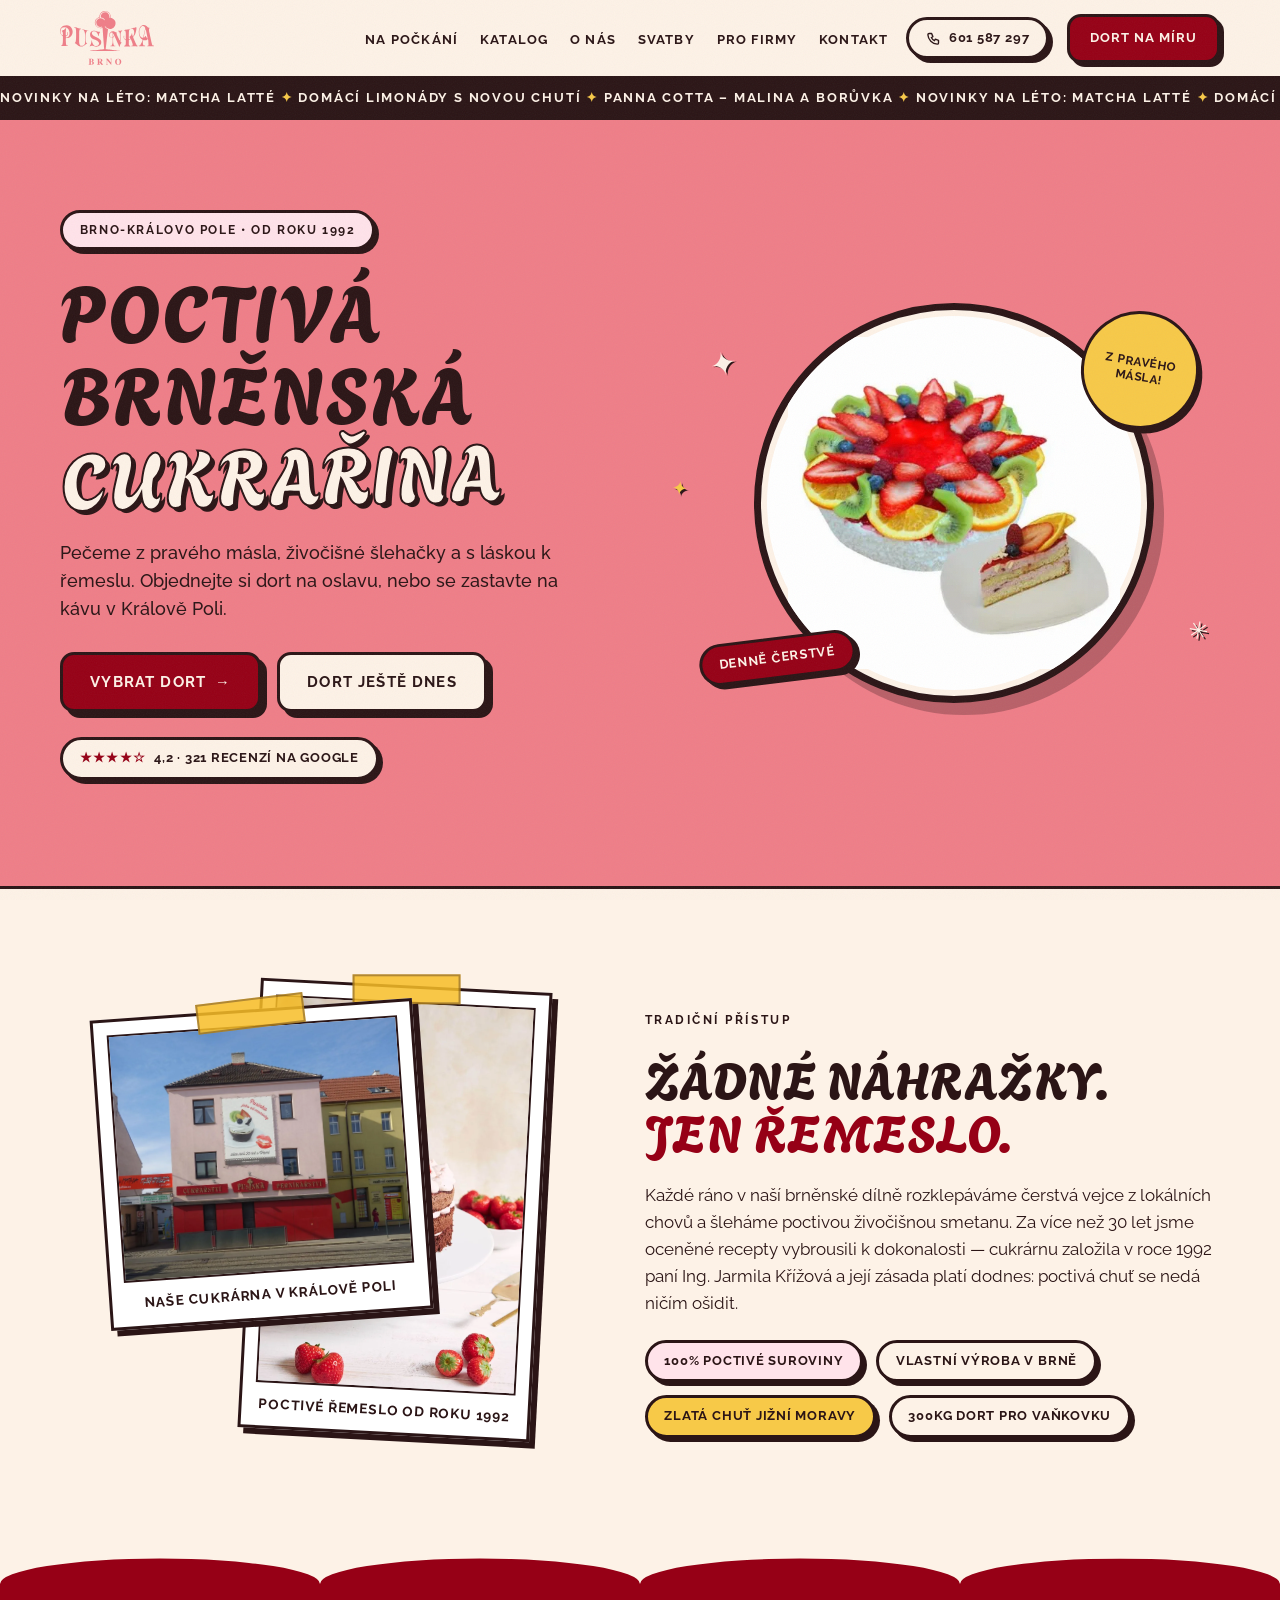
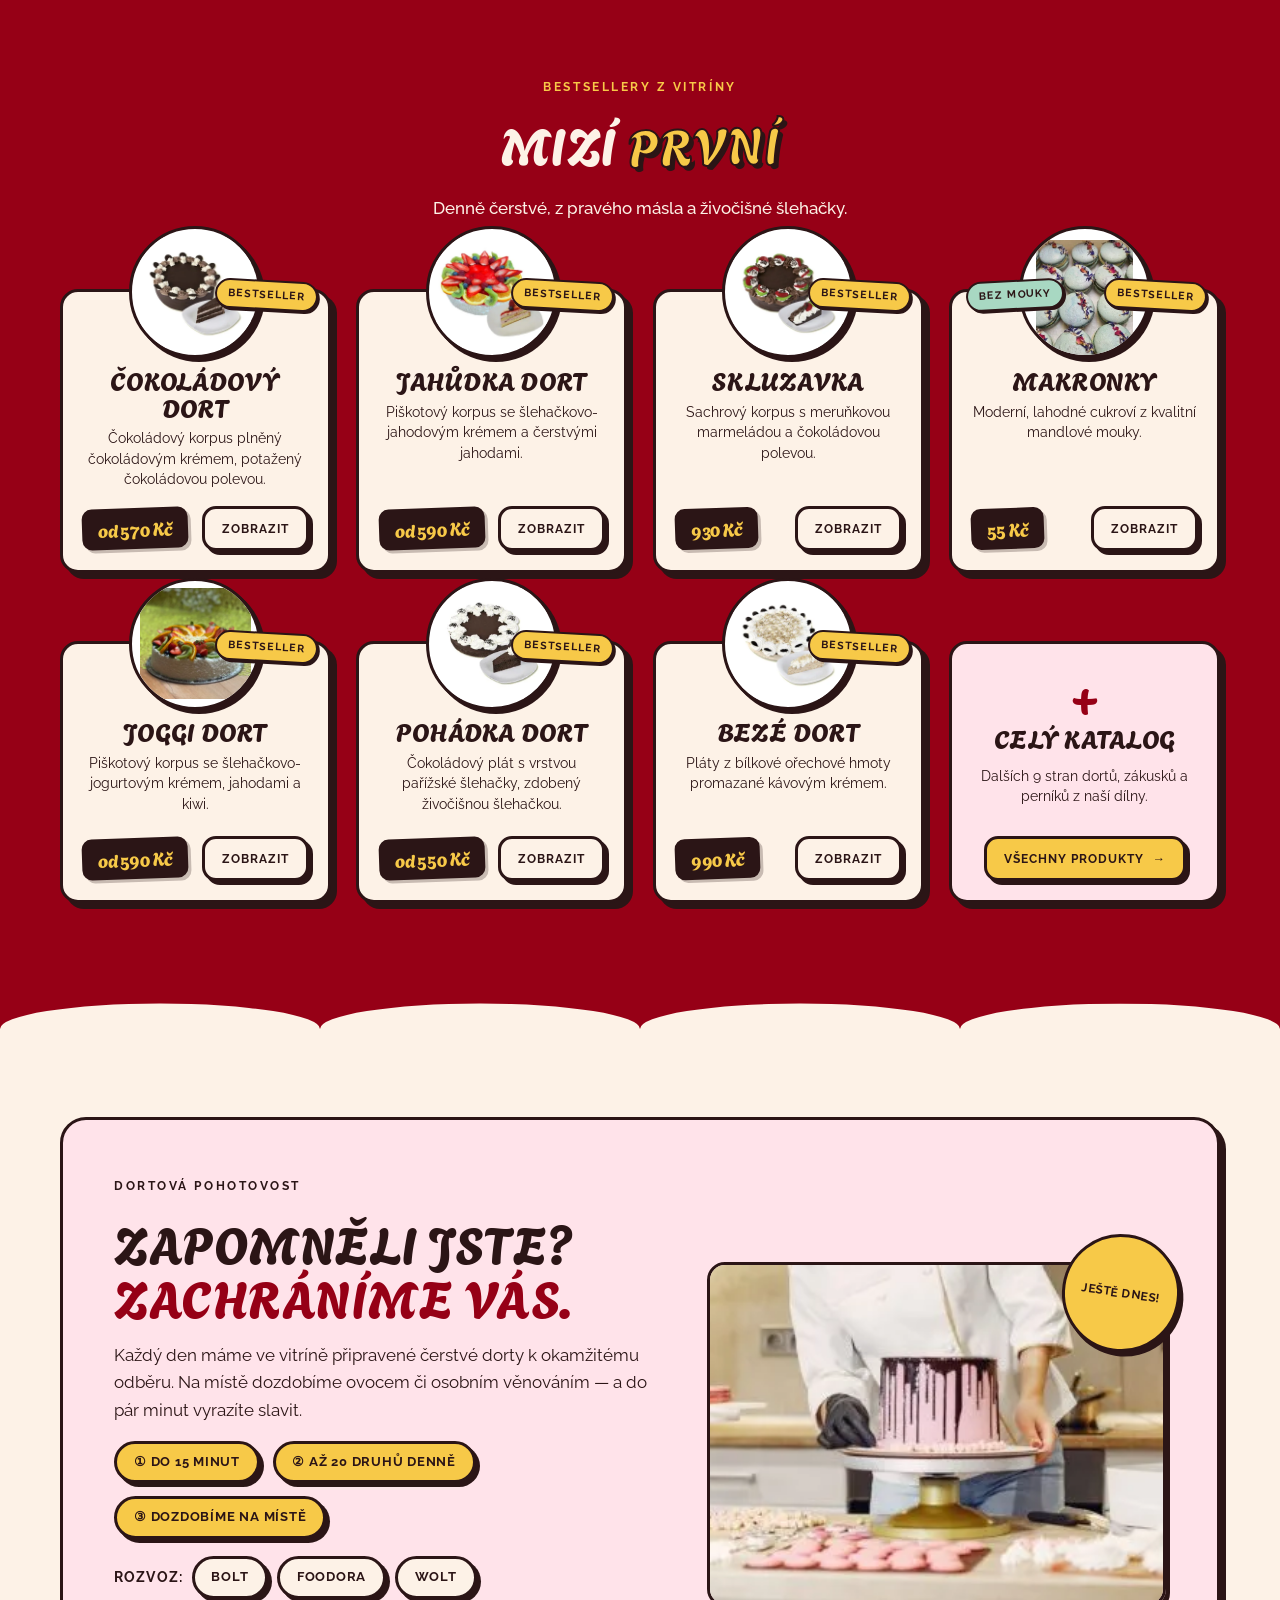
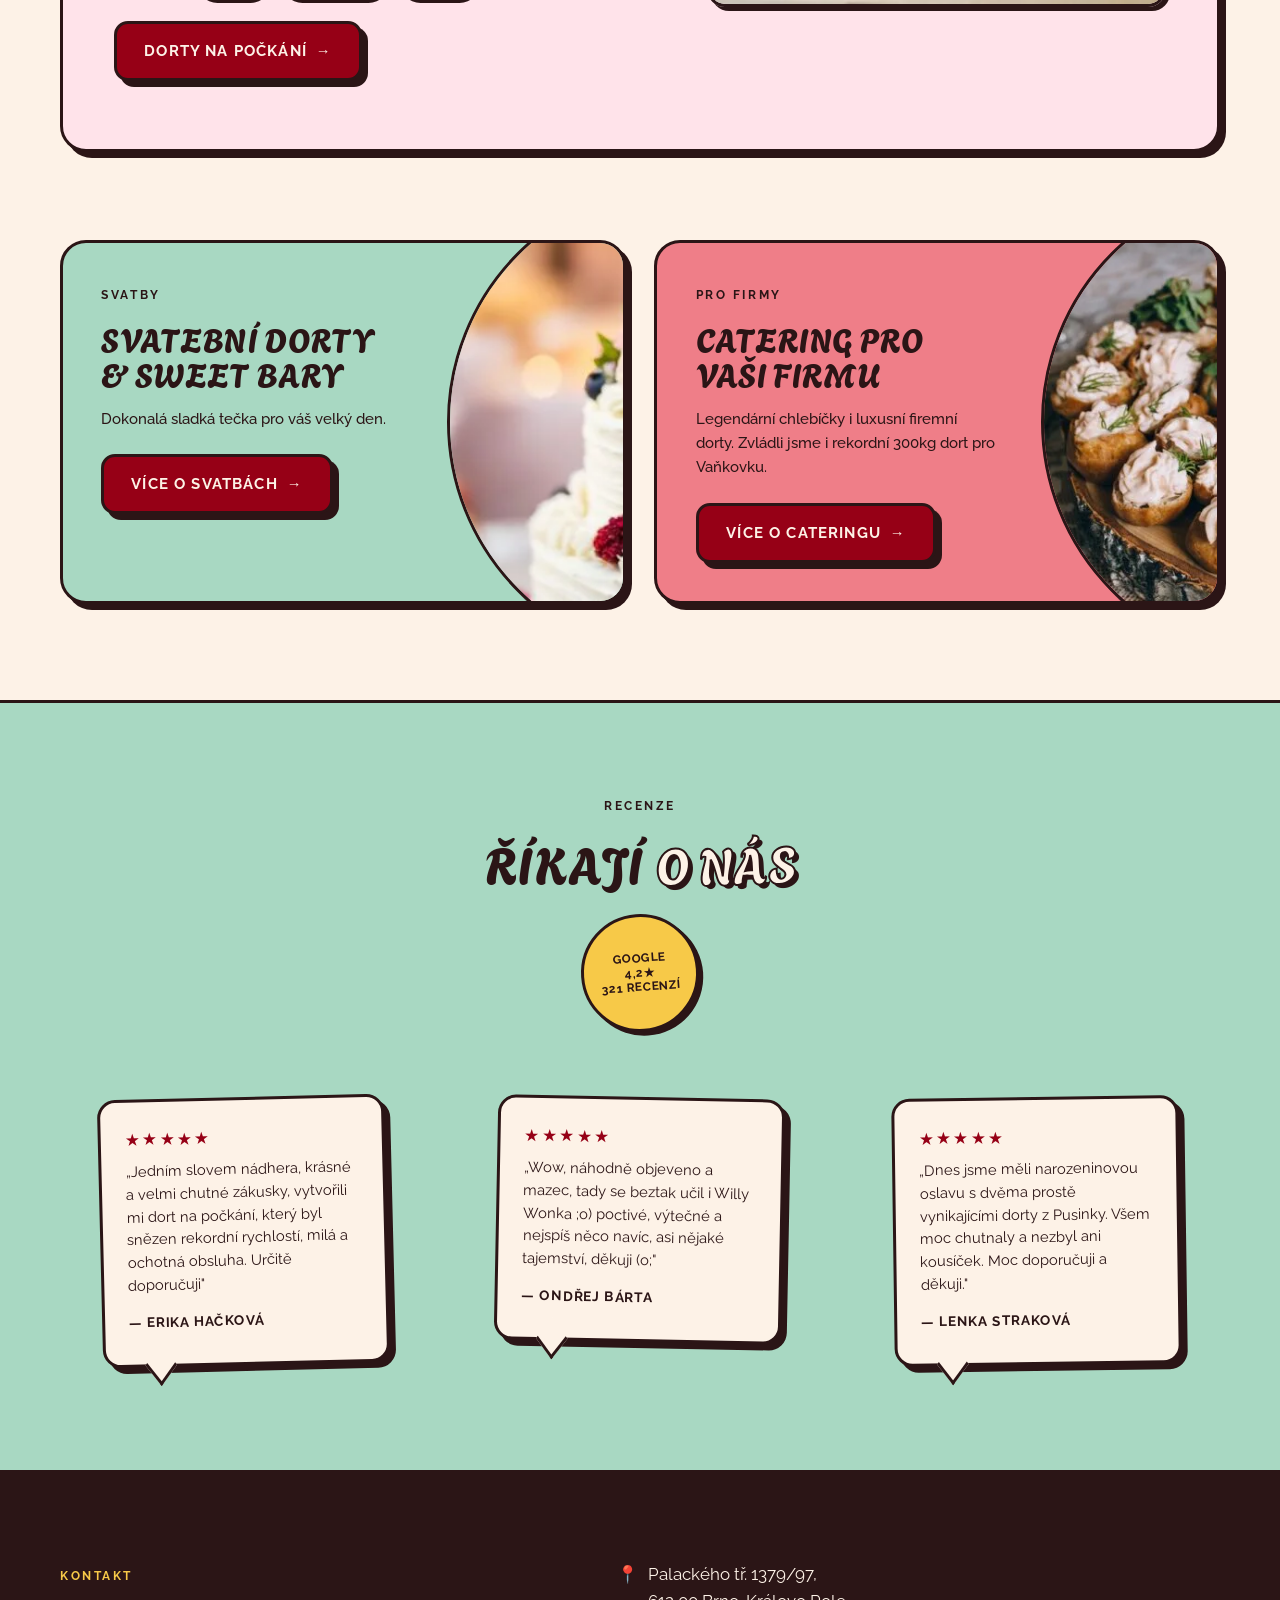
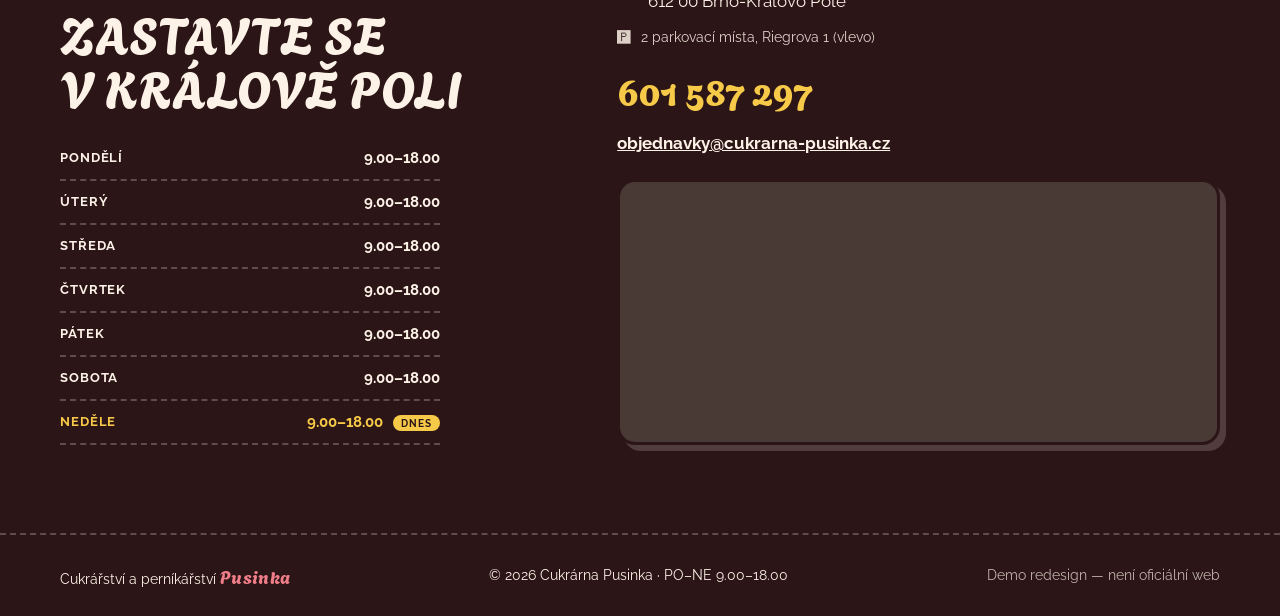
==== index.html @ c1e4cd70 "feat: reviews, contact, footer, mobile FAB; drop kitchen sink Co-Authored-By: Claude Fable 5 <norepl" ====
<!DOCTYPE html>
<html lang="cs" class="no-js">
<head>
  <meta charset="UTF-8">
  <meta name="viewport" content="width=device-width, initial-scale=1.0">
  <title>Cukrárna Pusinka Brno — poctivá cukrařina od roku 1992</title>
  <meta name="description" content="Poctivá brněnská cukrařina od roku 1992. Dorty na počkání do 15 minut, svatební dorty, firemní catering. Pravé máslo, živočišná šlehačka. Brno-Královo Pole.">
  <meta name="robots" content="noindex">
  <link rel="preload" href="fonts/agbalumo-regular.woff2" as="font" type="font/woff2" crossorigin>
  <link rel="preload" href="fonts/raleway-regular.woff2" as="font" type="font/woff2" crossorigin>
  <link rel="preload" href="fonts/raleway-700.woff2" as="font" type="font/woff2" crossorigin>
  <link rel="stylesheet" href="css/styles.css">
  <script>document.documentElement.classList.remove('no-js');</script>
</head>
<body>
  <a class="skip-link" href="#uvod">Přeskočit na obsah</a>

  <header class="site-header" id="top">
    <div class="container bar">
      <a class="brand" href="/" aria-label="Cukrárna Pusinka — úvodní stránka">
        <img src="images/logo-pusinka.svg" alt="Logo Cukrárna Pusinka" width="94" height="54">
      </a>
      <nav class="site-nav" aria-label="Hlavní navigace">
        <ul>
          <li><a href="/404">Na počkání</a></li>
          <li><a href="/404">Katalog</a></li>
          <li><a href="#tradice">O nás</a></li>
          <li><a href="#sluzby">Svatby</a></li>
          <li><a href="#sluzby">Pro firmy</a></li>
          <li><a href="#kontakt">Kontakt</a></li>
        </ul>
      </nav>
      <a class="chip phone-chip" href="tel:+420601587297">
        <svg width="15" height="15" viewBox="0 0 24 24" fill="none" aria-hidden="true"><path d="M5 4h4l2 5-2.5 1.5a11 11 0 0 0 5 5L15 13l5 2v4a2 2 0 0 1-2 2A16 16 0 0 1 3 6a2 2 0 0 1 2-2Z" stroke="currentColor" stroke-width="2.2" stroke-linejoin="round"/></svg>
        601 587 297
      </a>
      <a class="btn btn--cherry header-cta" href="/404">Dort na míru</a>
      <button class="burger" aria-expanded="false" aria-controls="m-menu" aria-label="Otevřít menu">
        <span></span><span></span><span></span>
      </button>
    </div>
  </header>

  <nav class="m-menu" id="m-menu" aria-label="Mobilní navigace">
    <a href="/404">Na počkání</a>
    <a href="/404">Katalog</a>
    <a href="#tradice">O nás</a>
    <a href="#sluzby">Svatby</a>
    <a href="#sluzby">Pro firmy</a>
    <a href="#kontakt">Kontakt</a>
    <a class="m-phone" href="tel:+420601587297">☎ 601 587 297</a>
  </nav>

  <div class="ticker" aria-hidden="true">
    <div class="track">
      <span>Novinky na léto: Matcha Latté <b class="star">✦</b> domácí limonády s novou chutí <b class="star">✦</b> Panna Cotta – malina a borůvka <b class="star">✦</b> Novinky na léto: Matcha Latté <b class="star">✦</b> domácí limonády s novou chutí <b class="star">✦</b> Panna Cotta – malina a borůvka <b class="star">✦</b></span>
    </div>
  </div>

  <main id="main">
    <section id="uvod" class="hero dots" aria-label="Úvod">
      <div class="container hero-grid">
        <div class="hero-copy">
          <p class="rev" style="--d:0s"><span class="chip chip--pink eyebrow-chip">Brno-Královo Pole • od roku 1992</span></p>
          <h1 class="rev" style="--d:.08s">Poctivá brněnská<br><span class="outline-word">cukrařina</span></h1>
          <p class="hero-sub rev" style="--d:.16s">Pečeme z pravého másla, živočišné šlehačky a s láskou k řemeslu. Objednejte si dort na oslavu, nebo se zastavte na kávu v Králově Poli.</p>
          <p class="hero-ctas rev" style="--d:.24s">
            <a class="btn btn--cherry" href="/404">Vybrat dort <span class="arr">→</span></a>
            <a class="btn btn--cream" href="/404">Dort ještě dnes</a>
          </p>
          <p class="rev" style="--d:.32s"><a class="chip trust-chip" href="/404"><b class="stars">★★★★☆</b> 4,2 · 321 recenzí na Google</a></p>
        </div>
        <div class="hero-stage">
          <div class="hero-cake" aria-hidden="true">
            <img src="images/cake-jahudka.webp" alt="" width="460" height="460">
          </div>
          <span class="badge-circle sticker stick-butter" aria-hidden="true">Z pravého másla!</span>
          <span class="chip chip--cherry sticker stick-cherry" aria-hidden="true">Denně čerstvé</span>
          <span class="spark spark-1" aria-hidden="true">✦</span>
          <span class="spark spark-2" aria-hidden="true">✳</span>
          <span class="spark spark-3" aria-hidden="true">✦</span>
        </div>
      </div>
    </section>
    <section id="tradice" class="story" aria-label="Tradiční přístup">
      <div class="container story-grid">
        <div class="story-stage" aria-hidden="false">
          <figure class="polaroid pol-1 rev" style="--r:-4deg; --d:0s">
            <img src="images/story-shop.webp" alt="Budova cukrárny Pusinka v Brně-Králově Poli" loading="lazy" width="1300" height="1107">
            <figcaption>Naše cukrárna v Králově Poli</figcaption>
          </figure>
          <figure class="polaroid pol-2 rev" style="--r:3deg; --d:.12s">
            <img src="images/story-cake.webp" alt="Jahodový dort s čerstvým ovocem na stojanu" loading="lazy" width="867" height="1300">
            <figcaption>Poctivé řemeslo od roku 1992</figcaption>
          </figure>
        </div>
        <div class="story-copy">
          <p class="rev" style="--d:0s"><span class="eyebrow">Tradiční přístup</span></p>
          <h2 class="rev" style="--d:.06s">Žádné náhražky.<br><span class="accent-cherry">Jen řemeslo.</span></h2>
          <p class="rev" style="--d:.12s">Každé ráno v naší brněnské dílně rozklepáváme čerstvá vejce z lokálních chovů a šleháme poctivou živočišnou smetanu. Za více než 30 let jsme oceněné recepty vybrousili k dokonalosti — cukrárnu založila v roce 1992 paní Ing. Jarmila Křížová a její zásada platí dodnes: poctivá chuť se nedá ničím ošidit.</p>
          <ul class="chip-list rev" style="--d:.18s">
            <li><span class="chip chip--pink">100% poctivé suroviny</span></li>
            <li><span class="chip">Vlastní výroba v Brně</span></li>
            <li><span class="chip chip--butter">Zlatá chuť jižní Moravy</span></li>
            <li><span class="chip">300kg dort pro Vaňkovku</span></li>
          </ul>
        </div>
      </div>
    </section>

    <div class="divider" style="background: var(--cream);" aria-hidden="true">
      <svg viewBox="0 0 120 26" preserveAspectRatio="none"><path d="M0 26 A 15 22 0 0 1 30 26 A 15 22 0 0 1 60 26 A 15 22 0 0 1 90 26 A 15 22 0 0 1 120 26 Z" fill="#960016"/></svg>
    </div>

    <section id="bestsellery" class="bestsellers" aria-label="Nejprodávanější dorty">
      <div class="container">
        <div class="sec-head rev">
          <p><span class="eyebrow on-dark">Bestsellery z vitríny</span></p>
          <h2 class="on-dark">Mizí <span class="outline-word outline-butter">první</span></h2>
          <p class="sec-sub on-dark">Denně čerstvé, z pravého másla a živočišné šlehačky.</p>
        </div>
        <div class="cards">
          <article class="card-cake rev" style="--tilt:-1deg; --d:0s">
            <span class="flag">Bestseller</span>
            <div class="ring"><img src="images/cake-cokoladovy.webp" alt="Čokoládový dort" loading="lazy" width="460" height="460"></div>
            <h3>Čokoládový dort</h3>
            <p>Čokoládový korpus plněný čokoládovým krémem, potažený čokoládovou polevou.</p>
            <div class="card-foot"><span class="plate">od 570 Kč</span><a class="btn btn--cream btn-sm" href="/404">Zobrazit</a></div>
          </article>
          <article class="card-cake rev" style="--tilt:.8deg; --d:.06s">
            <span class="flag">Bestseller</span>
            <div class="ring"><img src="images/cake-jahudka.webp" alt="Jahůdka dort" loading="lazy" width="460" height="460"></div>
            <h3>Jahůdka dort</h3>
            <p>Piškotový korpus se šlehačkovo-jahodovým krémem a čerstvými jahodami.</p>
            <div class="card-foot"><span class="plate">od 590 Kč</span><a class="btn btn--cream btn-sm" href="/404">Zobrazit</a></div>
          </article>
          <article class="card-cake rev" style="--tilt:-.6deg; --d:.12s">
            <span class="flag">Bestseller</span>
            <div class="ring"><img src="images/cake-skluzavka.webp" alt="Dort Skluzavka" loading="lazy" width="460" height="460"></div>
            <h3>Skluzavka</h3>
            <p>Sachrový korpus s meruňkovou marmeládou a čokoládovou polevou.</p>
            <div class="card-foot"><span class="plate">930 Kč</span><a class="btn btn--cream btn-sm" href="/404">Zobrazit</a></div>
          </article>
          <article class="card-cake rev" style="--tilt:1.1deg; --d:.18s">
            <span class="flag">Bestseller</span>
            <span class="flag flag--second">Bez mouky</span>
            <div class="ring"><img src="images/cake-makronky.webp" alt="Makronky" loading="lazy" width="293" height="460"></div>
            <h3>Makronky</h3>
            <p>Moderní, lahodné cukroví z kvalitní mandlové mouky.</p>
            <div class="card-foot"><span class="plate">55 Kč</span><a class="btn btn--cream btn-sm" href="/404">Zobrazit</a></div>
          </article>
          <article class="card-cake rev" style="--tilt:.7deg; --d:0s">
            <span class="flag">Bestseller</span>
            <div class="ring"><img src="images/cake-joggi.webp" alt="Joggi dort" loading="lazy" width="460" height="460"></div>
            <h3>Joggi dort</h3>
            <p>Piškotový korpus se šlehačkovo-jogurtovým krémem, jahodami a kiwi.</p>
            <div class="card-foot"><span class="plate">od 590 Kč</span><a class="btn btn--cream btn-sm" href="/404">Zobrazit</a></div>
          </article>
          <article class="card-cake has-egg rev" style="--tilt:-1.2deg; --d:.06s">
            <span class="flag">Bestseller</span>
            <div class="ring"><img src="images/cake-pohadka.webp" alt="Pohádka dort" loading="lazy" width="320" height="320"></div>
            <h3>Pohádka dort</h3>
            <p>Čokoládový plát s vrstvou pařížské šlehačky, zdobený živočišnou šlehačkou.</p>
            <div class="card-foot"><span class="plate">od 550 Kč</span><a class="btn btn--cream btn-sm" href="/404">Zobrazit</a></div>
            <span class="bubble egg" aria-hidden="true">Přes léto na dotaz! ☎ 601 587 297</span>
          </article>
          <article class="card-cake rev" style="--tilt:.5deg; --d:.12s">
            <span class="flag">Bestseller</span>
            <div class="ring"><img src="images/cake-beze.webp" alt="Bezé dort" loading="lazy" width="460" height="460"></div>
            <h3>Bezé dort</h3>
            <p>Pláty z bílkové ořechové hmoty promazané kávovým krémem.</p>
            <div class="card-foot"><span class="plate">990 Kč</span><a class="btn btn--cream btn-sm" href="/404">Zobrazit</a></div>
          </article>
          <a class="card-cake card-more rev" href="/404" style="--tilt:-.8deg; --d:.18s">
            <span class="more-big">+</span>
            <h3>Celý katalog</h3>
            <p>Dalších 9 stran dortů, zákusků a perníků z naší dílny.</p>
            <span class="btn btn--butter btn-sm">Všechny produkty <span class="arr">→</span></span>
          </a>
        </div>
      </div>
    </section>
    <div class="divider" style="background: var(--cherry);" aria-hidden="true">
      <svg viewBox="0 0 120 26" preserveAspectRatio="none"><path d="M0 26 A 15 22 0 0 1 30 26 A 15 22 0 0 1 60 26 A 15 22 0 0 1 90 26 A 15 22 0 0 1 120 26 Z" fill="#FDF2E7"/></svg>
    </div>

    <section id="na-pockani" class="express" aria-label="Dorty na počkání">
      <div class="container">
        <div class="express-card rev">
          <div class="express-copy">
            <p><span class="eyebrow">Dortová pohotovost</span></p>
            <h2>Zapomněli jste?<br><span class="accent-cherry">Zachráníme vás.</span></h2>
            <p>Každý den máme ve vitríně připravené čerstvé dorty k okamžitému odběru. Na místě dozdobíme ovocem či osobním věnováním — a do pár minut vyrazíte slavit.</p>
            <ul class="chip-list steps">
              <li><span class="chip chip--butter">① Do 15 minut</span></li>
              <li><span class="chip chip--butter">② Až 20 druhů denně</span></li>
              <li><span class="chip chip--butter">③ Dozdobíme na místě</span></li>
            </ul>
            <p class="couriers">Rozvoz: <span class="chip">Bolt</span> <span class="chip">Foodora</span> <span class="chip">Wolt</span></p>
            <p><a class="btn btn--cherry" href="/404">Dorty na počkání <span class="arr">→</span></a></p>
          </div>
          <div class="express-photo" aria-hidden="true">
            <img src="images/banner-pockani.webp" alt="" loading="lazy" width="768" height="234">
            <span class="badge-circle express-badge">Ještě dnes!</span>
          </div>
        </div>
      </div>
    </section>

    <section id="sluzby" class="services" aria-label="Svatby a firemní catering">
      <div class="container services-grid">
        <article class="pbanner pbanner--pistachio rev" style="--d:0s">
          <div class="pbanner-copy">
            <p><span class="eyebrow">Svatby</span></p>
            <h2>Svatební dorty<br>&amp; sweet bary</h2>
            <p>Dokonalá sladká tečka pro váš velký den.</p>
            <a class="btn btn--cherry" href="/404">Více o svatbách <span class="arr">→</span></a>
          </div>
          <div class="pbanner-disc" aria-hidden="true"><img src="images/promo-svatby.webp" alt="" loading="lazy" width="768" height="430"></div>
        </article>
        <article class="pbanner pbanner--pink rev" style="--d:.1s">
          <div class="pbanner-copy">
            <p><span class="eyebrow">Pro firmy</span></p>
            <h2>Catering pro<br>vaši firmu</h2>
            <p>Legendární chlebíčky i luxusní firemní dorty. Zvládli jsme i rekordní 300kg dort pro Vaňkovku.</p>
            <a class="btn btn--cherry" href="/404">Více o cateringu <span class="arr">→</span></a>
          </div>
          <div class="pbanner-disc" aria-hidden="true"><img src="images/promo-firmy.webp" alt="" loading="lazy" width="768" height="512"></div>
        </article>
      </div>
    </section>
    <section id="recenze" class="reviews" aria-label="Recenze">
      <div class="container">
        <div class="sec-head rev">
          <p><span class="eyebrow">Recenze</span></p>
          <h2>Říkají <span class="outline-word outline-cream">o nás</span></h2>
          <p class="rating-row"><span class="badge-circle rating-badge">Google<br>4,2★<br>321 recenzí</span></p>
        </div>
        <div class="bubbles">
          <blockquote class="bubble rev" style="--r:-1.4deg; --d:0s">
            <p class="stars-row" aria-label="5 hvězdiček">★★★★★</p>
            <p>„Jedním slovem nádhera, krásné a velmi chutné zákusky, vytvořili mi dort na počkání, který byl snězen rekordní rychlostí, milá a ochotná obsluha. Určitě doporučuji"</p>
            <footer>— Erika Hačková</footer>
          </blockquote>
          <blockquote class="bubble rev" style="--r:1.1deg; --d:.08s">
            <p class="stars-row" aria-label="5 hvězdiček">★★★★★</p>
            <p>„Wow, náhodně objeveno a mazec, tady se beztak učil i Willy Wonka ;o) poctivé, výtečné a nejspíš něco navíc, asi nějaké tajemství, děkuji (o;"</p>
            <footer>— Ondřej Bárta</footer>
          </blockquote>
          <blockquote class="bubble rev" style="--r:-.8deg; --d:.16s">
            <p class="stars-row" aria-label="5 hvězdiček">★★★★★</p>
            <p>„Dnes jsme měli narozeninovou oslavu s dvěma prostě vynikajícími dorty z Pusinky. Všem moc chutnaly a nezbyl ani kousíček. Moc doporučuji a děkuji."</p>
            <footer>— Lenka Straková</footer>
          </blockquote>
        </div>
      </div>
    </section>

    <section id="kontakt" class="contact" aria-label="Kontakt">
      <div class="container contact-grid">
        <div class="rev">
          <p><span class="eyebrow on-butter">Kontakt</span></p>
          <h2 class="on-dark">Zastavte se<br>v Králově Poli</h2>
          <ul class="hours" id="hours">
            <li data-day="1"><span>Pondělí</span><b>9.00–18.00</b></li>
            <li data-day="2"><span>Úterý</span><b>9.00–18.00</b></li>
            <li data-day="3"><span>Středa</span><b>9.00–18.00</b></li>
            <li data-day="4"><span>Čtvrtek</span><b>9.00–18.00</b></li>
            <li data-day="5"><span>Pátek</span><b>9.00–18.00</b></li>
            <li data-day="6"><span>Sobota</span><b>9.00–18.00</b></li>
            <li data-day="0"><span>Neděle</span><b>9.00–18.00</b></li>
          </ul>
        </div>
        <div class="contact-info rev" style="--d:.1s">
          <address>
            <p class="c-row"><span class="c-ico" aria-hidden="true">📍</span> Palackého tř. 1379/97,<br>612 00 Brno-Královo Pole</p>
            <p class="c-row c-parking"><span class="c-ico" aria-hidden="true">🅿</span> 2 parkovací místa, Riegrova 1 (vlevo)</p>
            <p class="c-row"><a class="c-phone" href="tel:+420601587297">601 587 297</a></p>
            <p class="c-row"><a class="c-mail" href="mailto:objednavky@cukrarna-pusinka.cz">objednavky@cukrarna-pusinka.cz</a></p>
          </address>
          <div class="map-frame">
            <iframe src="https://maps.google.com/maps?q=Palack%C3%A9ho%20t%C5%99.%201379%2F97%2C%20Brno&z=15&output=embed" title="Mapa — Cukrárna Pusinka, Palackého tř. 1379/97, Brno" loading="lazy" referrerpolicy="no-referrer-when-downgrade" allowfullscreen></iframe>
          </div>
        </div>
      </div>
    </section>

  </main>

  <footer class="site-footer">
    <div class="container foot-grid">
      <p class="foot-brand">Cukrářství a perníkářství <b>Pusinka</b></p>
      <p>© 2026 Cukrárna Pusinka · PO–NE 9.00–18.00</p>
      <p class="foot-demo">Demo redesign — není oficiální web</p>
    </div>
  </footer>

  <a class="fab btn btn--cherry" href="/404" id="fab">🍰 Dort ještě dnes</a>

  <script src="js/main.js" defer></script>
</body>
</html>
---- css/styles.css ----
/* ==========================================================================
   Cukrárna Pusinka — komiksový design systém
   Ink = tmavá čokoláda. Jediná růžová = #EF7E88 (z loga).
   ========================================================================== */

/* ---------- Fonty (self-hosted, latin + latin-ext) ---------- */
@font-face {
  font-family: 'Agbalumo';
  src: url('../fonts/agbalumo-regular.woff2') format('woff2');
  font-weight: 400;
  font-style: normal;
  font-display: swap;
}
@font-face {
  font-family: 'Raleway';
  src: url('../fonts/raleway-regular.woff2') format('woff2');
  font-weight: 400;
  font-style: normal;
  font-display: swap;
}
@font-face {
  font-family: 'Raleway';
  src: url('../fonts/raleway-500.woff2') format('woff2');
  font-weight: 500;
  font-style: normal;
  font-display: swap;
}
@font-face {
  font-family: 'Raleway';
  src: url('../fonts/raleway-700.woff2') format('woff2');
  font-weight: 700;
  font-style: normal;
  font-display: swap;
}

/* ---------- Tokeny ---------- */
:root {
  --ink: #2B1516;
  --ol: 3px solid var(--ink);
  --shadow: 6px 6px 0 var(--ink);
  --shadow-sm: 4px 4px 0 var(--ink);
  --pink: #EF7E88;
  --pink-light: #FFE3EA;
  --cream: #FDF2E7;
  --cherry: #960016;
  --pistachio: #A8D8C2;
  --butter: #F7C948;
  --agbalumo: 'Agbalumo', 'Comic Sans MS', cursive;
  --raleway: 'Raleway', 'Segoe UI', sans-serif;
  --spring: cubic-bezier(.34, 1.56, .64, 1);
  --swoosh: cubic-bezier(.65, 0, .35, 1);
  --header-h: 76px;
}

/* ---------- Reset & základ ---------- */
*, *::before, *::after { box-sizing: border-box; }
html { scroll-behavior: smooth; }
body {
  margin: 0;
  background: var(--cream);
  color: var(--ink);
  font-family: var(--raleway);
  font-size: 1.0625rem;
  line-height: 1.6;
  overflow-x: hidden;
  -webkit-font-smoothing: antialiased;
}
img { max-width: 100%; height: auto; display: block; }
a { color: inherit; }
h1, h2, h3 {
  font-family: var(--agbalumo);
  font-weight: 400;
  text-transform: uppercase;
  line-height: 1.04;
  margin: 0 0 .5em;
  letter-spacing: .01em;
}
h1 { font-size: clamp(2.7rem, 6.4vw, 4.9rem); }
h2 { font-size: clamp(2rem, 4.4vw, 3.2rem); }
h3 { font-size: clamp(1.25rem, 2.2vw, 1.6rem); }
p { margin: 0 0 1em; }
::selection { background: var(--butter); color: var(--ink); }
:focus-visible { outline: 3px dashed var(--cherry); outline-offset: 3px; border-radius: 4px; }

/* papírový grain přes celou stránku */
body::after {
  content: '';
  position: fixed;
  inset: 0;
  z-index: 2000;
  pointer-events: none;
  opacity: .05;
  background-image: url("data:image/svg+xml,%3Csvg xmlns='http://www.w3.org/2000/svg' width='240' height='240'%3E%3Cfilter id='n'%3E%3CfeTurbulence type='fractalNoise' baseFrequency='.9' numOctaves='2'/%3E%3C/filter%3E%3Crect width='100%25' height='100%25' filter='url(%23n)'/%3E%3C/svg%3E");
}

.container {
  width: min(1160px, 100% - 2.5rem);
  margin-inline: auto;
}
.skip-link {
  position: absolute;
  left: -9999px;
  top: 0;
  z-index: 3000;
  background: var(--butter);
  color: var(--ink);
  padding: .8rem 1.4rem;
  border: var(--ol);
  border-radius: 12px;
  font-weight: 700;
}
.skip-link:focus { left: 1rem; top: 1rem; }

/* halftone tečky */
.dots {
  background-image: radial-gradient(rgba(43, 21, 22, .08) 1.6px, transparent 1.6px);
  background-size: 26px 26px;
}

/* eyebrow label */
.eyebrow {
  font-family: var(--raleway);
  font-weight: 700;
  font-size: .72rem;
  text-transform: uppercase;
  letter-spacing: .22em;
}

/* ---------- Reveal kontrakt (.rev + .in) ---------- */
.rev {
  opacity: 0;
  transform: translateY(34px) rotate(var(--r, 0deg));
  transition: opacity .7s var(--spring), transform .7s var(--spring);
  transition-delay: var(--d, 0s);
}
.rev.in {
  opacity: 1;
  transform: translateY(0) rotate(var(--r, 0deg));
}
.no-js .rev { opacity: 1; transform: none; }

/* ---------- Tlačítka (press-into-shadow) ---------- */
.btn {
  display: inline-flex;
  align-items: center;
  gap: .55rem;
  font-family: var(--raleway);
  font-weight: 700;
  font-size: .92rem;
  text-transform: uppercase;
  letter-spacing: .08em;
  text-decoration: none;
  padding: .95rem 1.7rem;
  border: var(--ol);
  border-radius: 14px;
  box-shadow: var(--shadow);
  cursor: pointer;
  transition: transform .18s var(--spring), box-shadow .18s var(--spring), background .18s ease;
  will-change: transform;
}
.btn:hover { transform: translate(3px, 3px); box-shadow: 3px 3px 0 var(--ink); }
.btn:active { transform: translate(6px, 6px); box-shadow: 0 0 0 var(--ink); }
.btn--cherry { background: var(--cherry); color: var(--cream); }
.btn--cherry:hover { background: #7d0013; }
.btn--cream { background: var(--cream); color: var(--ink); }
.btn--cream:hover { background: #fff; }
.btn--butter { background: var(--butter); color: var(--ink); }
.btn .arr { transition: transform .18s var(--spring); }
.btn:hover .arr { transform: translateX(4px); }

/* ---------- Chips & badges ---------- */
.chip {
  display: inline-flex;
  align-items: center;
  gap: .5rem;
  padding: .5rem 1.05rem;
  border: var(--ol);
  border-radius: 999px;
  box-shadow: var(--shadow-sm);
  background: var(--cream);
  font-weight: 700;
  font-size: .8rem;
  text-transform: uppercase;
  letter-spacing: .06em;
  text-decoration: none;
  transition: transform .18s var(--spring), box-shadow .18s var(--spring);
}
a.chip:hover { transform: translate(2px, 2px); box-shadow: 2px 2px 0 var(--ink); }
.chip--pink { background: var(--pink-light); }
.chip--butter { background: var(--butter); }

.badge-circle {
  display: flex;
  align-items: center;
  justify-content: center;
  text-align: center;
  width: 118px;
  height: 118px;
  padding: .8rem;
  border: var(--ol);
  border-radius: 50%;
  box-shadow: var(--shadow-sm);
  background: var(--butter);
  font-weight: 700;
  font-size: .74rem;
  line-height: 1.25;
  text-transform: uppercase;
  letter-spacing: .05em;
}

/* rotovaná cenovka */
.plate {
  display: inline-block;
  white-space: nowrap;
  background: var(--ink);
  color: var(--butter);
  font-family: var(--agbalumo);
  font-size: 1.15rem;
  padding: .35rem .95rem;
  border-radius: 10px;
  transform: rotate(-2deg);
  box-shadow: 3px 3px 0 rgba(43, 21, 22, .25);
}

/* ---------- Polaroid s máslovou páskou ---------- */
.polaroid {
  position: relative;
  background: #fff;
  border: var(--ol);
  box-shadow: var(--shadow);
  padding: .8rem .8rem 2.7rem;
  transform: rotate(var(--r, -3deg));
  transition: transform .35s var(--spring);
}
.polaroid img { border: 2px solid var(--ink); }
.polaroid figcaption {
  position: absolute;
  left: 0; right: 0; bottom: .65rem;
  text-align: center;
  font-weight: 700;
  font-size: .85rem;
  text-transform: uppercase;
  letter-spacing: .06em;
}
.polaroid::before {
  content: '';
  position: absolute;
  top: -14px;
  left: 50%;
  width: 108px;
  height: 30px;
  transform: translateX(-50%) rotate(-3deg);
  background: rgba(247, 190, 39, .85);
  border: 2px solid rgba(43, 21, 22, .35);
}
.polaroid:hover { transform: rotate(0deg) scale(1.03); }

/* ---------- Speech bubble ---------- */
.bubble {
  position: relative;
  background: var(--cream);
  border: var(--ol);
  border-radius: 18px;
  box-shadow: var(--shadow);
  padding: 1.5rem 1.5rem 1.9rem;
  transform: rotate(var(--r, 0deg));
}
.bubble::after {
  content: '';
  position: absolute;
  bottom: -14px;
  left: 42px;
  width: 26px;
  height: 26px;
  background: var(--cream);
  border-right: var(--ol);
  border-bottom: var(--ol);
  transform: rotate(45deg) skew(8deg, 8deg);
}

/* ---------- Šlehačková vlnka (scalloped divider) ---------- */
.divider {
  display: block;
  height: 30px;
  line-height: 0;
}
.divider svg {
  display: block;
  width: 100%;
  height: 100%;
}

/* ---------- Header ---------- */
.site-header {
  position: sticky;
  top: 0;
  z-index: 900;
  background: var(--cream);
  border-bottom: var(--ol);
  transition: box-shadow .25s ease;
}
.site-header.scrolled { box-shadow: 0 6px 0 rgba(43, 21, 22, .18); }
.site-header .bar {
  display: flex;
  align-items: center;
  gap: 1.1rem;
  min-height: var(--header-h);
  padding-block: .5rem;
}
.brand {
  display: inline-flex;
  align-items: center;
  flex-shrink: 0;
  transition: transform .35s var(--spring);
}
.brand:hover { transform: rotate(-7deg) scale(1.05); }
.brand img { height: 54px; width: auto; }

.site-nav { margin-left: auto; }
.site-nav ul {
  display: flex;
  align-items: center;
  gap: 1.35rem;
  list-style: none;
  margin: 0;
  padding: 0;
}
.site-nav a:not(.btn) {
  position: relative;
  font-weight: 700;
  font-size: .84rem;
  text-transform: uppercase;
  letter-spacing: .09em;
  text-decoration: none;
  padding: .35rem 0;
}
.site-nav a:not(.btn)::after {
  content: '';
  position: absolute;
  left: 0; right: 0; bottom: 0;
  height: 3px;
  background: var(--cherry);
  border-radius: 2px;
  transform: scaleX(0);
  transform-origin: left;
  transition: transform .28s var(--swoosh);
}
.site-nav a:not(.btn):hover::after,
.site-nav a:not(.btn):focus-visible::after { transform: scaleX(1); }

.phone-chip { white-space: nowrap; }
.phone-chip svg { animation: ring 5s ease-in-out infinite; transform-origin: 50% 20%; }

.header-cta { flex-shrink: 0; padding: .7rem 1.25rem; font-size: .8rem; box-shadow: var(--shadow-sm); }

/* burger */
.burger {
  display: none;
  position: relative;
  width: 48px;
  height: 48px;
  margin-left: auto;
  background: var(--butter);
  border: var(--ol);
  border-radius: 12px;
  box-shadow: var(--shadow-sm);
  cursor: pointer;
  z-index: 1101;
}
.burger span {
  position: absolute;
  left: 11px;
  right: 11px;
  height: 3px;
  background: var(--ink);
  border-radius: 2px;
  transition: transform .3s var(--spring), opacity .2s ease;
}
.burger span:nth-child(1) { top: 15px; }
.burger span:nth-child(2) { top: 22px; }
.burger span:nth-child(3) { top: 29px; }
.burger[aria-expanded="true"] span:nth-child(1) { transform: translateY(7px) rotate(45deg); }
.burger[aria-expanded="true"] span:nth-child(2) { opacity: 0; }
.burger[aria-expanded="true"] span:nth-child(3) { transform: translateY(-7px) rotate(-45deg); }

/* mobilní fullscreen menu */
.m-menu {
  position: fixed;
  inset: 0;
  z-index: 899;
  background: var(--pink);
  padding-top: var(--header-h);
  display: flex;
  flex-direction: column;
  align-items: center;
  justify-content: center;
  gap: .4rem;
  clip-path: circle(0 at calc(100% - 3.4rem) 3.4rem);
  visibility: hidden;
  transition: clip-path .5s var(--swoosh), visibility 0s linear .5s;
}
.m-menu.open {
  clip-path: circle(150% at calc(100% - 3.4rem) 3.4rem);
  visibility: visible;
  transition: clip-path .5s var(--swoosh);
}
.m-menu a {
  font-family: var(--agbalumo);
  font-size: clamp(1.9rem, 8vw, 2.8rem);
  text-transform: uppercase;
  text-decoration: none;
  color: var(--ink);
  padding: .25rem .8rem;
  transition: transform .25s var(--spring);
}
.m-menu a:nth-child(odd) { transform: rotate(-2deg); }
.m-menu a:nth-child(even) { transform: rotate(2deg); }
.m-menu a:hover { transform: rotate(0) scale(1.06); }
.m-menu .m-phone {
  margin-top: 1.2rem;
  font-family: var(--raleway);
  font-size: 1rem;
  font-weight: 700;
}

/* ---------- Ticker ---------- */
.ticker {
  background: var(--ink);
  color: var(--cream);
  border-bottom: var(--ol);
  overflow: hidden;
  padding-block: .55rem;
}
.ticker .track {
  display: flex;
  gap: 3rem;
  width: max-content;
  animation: tick 28s linear infinite;
}
.ticker:hover .track { animation-play-state: paused; }
.ticker span {
  font-weight: 700;
  font-size: .8rem;
  text-transform: uppercase;
  letter-spacing: .14em;
  white-space: nowrap;
}
.ticker .star { color: var(--butter); }

/* ---------- Hero ---------- */
.hero {
  background: var(--pink);
  border-bottom: var(--ol);
  overflow: hidden;
}
.hero-grid {
  display: grid;
  grid-template-columns: 1.05fr .95fr;
  align-items: center;
  gap: 2.5rem;
  padding-block: clamp(3.5rem, 7vw, 6rem);
}
.eyebrow-chip { font-size: .72rem; letter-spacing: .14em; }
.hero h1 { margin-bottom: .35em; }
.outline-word {
  display: inline-block;
  color: var(--cream);
  -webkit-text-stroke: 2px var(--ink);
  text-shadow: 4px 4px 0 var(--ink);
  transform: rotate(-1.2deg);
}
.hero-sub {
  max-width: 46ch;
  font-size: 1.1rem;
  font-weight: 500;
  margin-bottom: 1.6em;
}
.hero-ctas { display: flex; flex-wrap: wrap; gap: 1rem; margin-bottom: 1.5em; }
.trust-chip .stars { color: var(--cherry); letter-spacing: .1em; }

.hero-stage {
  position: relative;
  display: grid;
  place-items: center;
  min-height: 380px;
}
.hero-cake {
  width: min(400px, 78vw);
  aspect-ratio: 1;
  border-radius: 50%;
  border: 7px solid var(--ink);
  box-shadow: inset 0 0 0 6px var(--cream), 10px 12px 0 rgba(43, 21, 22, .28);
  overflow: hidden;
  background: #fff;
  display: grid;
  place-items: center;
  animation: sway 5.5s ease-in-out infinite alternate;
  transition: transform .35s var(--spring);
}
.hero-cake:hover { transform: scale(1.04) rotate(2deg); }
.hero-cake img {
  width: 86%;
  height: 86%;
  object-fit: contain;
}

.sticker { position: absolute; }
.stick-butter {
  top: 2%;
  right: 4%;
  --r: 9deg;
  transform: rotate(9deg);
  animation: bob 5.4s ease-in-out infinite;
}
.stick-cherry {
  bottom: 6%;
  left: 2%;
  --r: -7deg;
  transform: rotate(-7deg);
  background: var(--cherry);
  color: var(--cream);
  animation: bob 6.2s ease-in-out infinite reverse;
}
.spark {
  position: absolute;
  font-family: var(--agbalumo);
  font-size: 2rem;
  color: var(--cream);
  text-shadow: 2px 2px 0 var(--ink);
}
.spark-1 { top: 8%; left: 4%; transform: rotate(-14deg); }
.spark-2 { bottom: 14%; right: 2%; transform: rotate(10deg); font-size: 1.5rem; }
.spark-3 { top: 42%; left: -3%; transform: rotate(6deg); font-size: 1.2rem; color: var(--butter); }

@media (max-width: 900px) {
  .hero-grid { grid-template-columns: 1fr; }
  .hero-stage { min-height: 0; margin-top: .5rem; }
  .spark { display: none; }
  .stick-butter { width: 96px; height: 96px; font-size: .64rem; top: -4%; }
}

/* ---------- Story / Tradice ---------- */
.story { padding-block: clamp(4rem, 8vw, 6.5rem); }
.story-grid {
  display: grid;
  grid-template-columns: .95fr 1.05fr;
  align-items: center;
  gap: clamp(2.5rem, 5vw, 4.5rem);
}
.story-stage {
  position: relative;
  min-height: 460px;
}
.pol-1 {
  position: absolute;
  top: 0;
  left: 0;
  width: min(340px, 62%);
  z-index: 2;
}
.pol-2 {
  position: absolute;
  right: 0;
  bottom: 0;
  width: min(300px, 56%);
}
.accent-cherry { color: var(--cherry); }
.chip-list {
  display: flex;
  flex-wrap: wrap;
  gap: .8rem;
  list-style: none;
  margin: 1.4rem 0 0;
  padding: 0;
}

/* ---------- Bestsellery ---------- */
.bestsellers {
  background: var(--cherry);
  padding-block: clamp(3.5rem, 7vw, 5.5rem) clamp(4rem, 8vw, 6rem);
}
.sec-head { text-align: center; max-width: 640px; margin-inline: auto; margin-bottom: 4.2rem; }
.on-dark { color: var(--cream); }
.eyebrow.on-dark { color: var(--butter); }
.sec-sub { font-weight: 500; margin: 0; }
.outline-butter {
  color: var(--butter);
  -webkit-text-stroke: 2px var(--ink);
  text-shadow: 4px 4px 0 var(--ink);
}
.cards {
  display: grid;
  grid-template-columns: repeat(auto-fit, minmax(235px, 1fr));
  gap: 1.6rem;
  row-gap: 4.2rem;
}
.card-cake {
  position: relative;
  display: flex;
  flex-direction: column;
  background: var(--cream);
  border: var(--ol);
  border-radius: 18px;
  box-shadow: var(--shadow);
  padding: 4.6rem 1.2rem 1.2rem;
  text-align: center;
  transform: rotate(var(--tilt, 0deg));
  transition: transform .3s var(--spring), box-shadow .3s var(--spring);
}
.card-cake:hover {
  transform: rotate(var(--tilt, 0deg)) translateY(-8px);
  box-shadow: 8px 10px 0 var(--ink);
}
.card-cake .ring {
  position: absolute;
  top: -66px;
  left: 50%;
  transform: translateX(-50%);
  width: 132px;
  height: 132px;
  border-radius: 50%;
  border: var(--ol);
  background: #fff;
  overflow: hidden;
  display: grid;
  place-items: center;
  box-shadow: var(--shadow-sm);
  transition: transform .35s var(--spring);
}
.card-cake .ring img { width: 88%; height: 88%; object-fit: contain; transition: transform .35s var(--spring); }
.card-cake:hover .ring { transform: translateX(-50%) rotate(6deg) scale(1.06); }
.card-cake:hover .ring img { transform: rotate(8deg); }
.card-cake h3 { margin-bottom: .35em; }
.card-cake p { font-size: .86rem; line-height: 1.5; margin-bottom: 1rem; }
.card-foot {
  margin-top: auto;
  display: flex;
  align-items: center;
  justify-content: space-between;
  gap: .8rem;
}
.btn-sm { padding: .6rem 1.05rem; font-size: .78rem; box-shadow: var(--shadow-sm); }
.flag {
  position: absolute;
  z-index: 3;
  top: -12px;
  right: 10px;
  background: var(--butter);
  border: 2px solid var(--ink);
  border-radius: 999px;
  box-shadow: 2px 2px 0 var(--ink);
  font-weight: 700;
  font-size: .66rem;
  text-transform: uppercase;
  letter-spacing: .08em;
  padding: .28rem .7rem;
  transform: rotate(3deg);
}
.flag--second {
  right: auto;
  left: 14px;
  background: var(--pistachio);
  transform: rotate(-3deg);
}
/* easter egg bublina (Pohádka) */
.egg {
  position: absolute;
  top: -46px;
  left: 50%;
  width: max-content;
  max-width: 210px;
  margin-left: -20px;
  padding: .6rem .9rem 0.7rem;
  font-size: .78rem;
  font-weight: 700;
  z-index: 3;
  transform: rotate(-3deg) scale(0);
  transform-origin: bottom left;
  transition: transform .35s var(--spring);
  box-shadow: var(--shadow-sm);
}
.has-egg:hover .egg,
.has-egg:focus-within .egg { transform: rotate(-3deg) scale(1); }
/* CTA karta */
.card-more {
  justify-content: center;
  align-items: center;
  gap: .4rem;
  text-decoration: none;
  background: var(--pink-light);
  padding-top: 1.2rem;
}
.more-big {
  font-family: var(--agbalumo);
  font-size: 3.4rem;
  line-height: 1;
  color: var(--cherry);
}
.card-more .btn { margin-top: .4rem; }

@media (max-width: 900px) {
  .story-grid { grid-template-columns: 1fr; }
  .story-stage { min-height: 0; height: auto; display: grid; grid-template-columns: 1fr 1fr; gap: 1rem; align-items: start; }
  .pol-1, .pol-2 { position: static; width: 100%; }
  .cards { row-gap: 4.6rem; }
}

/* ---------- Dorty na počkání ---------- */
.express { padding-block: clamp(3.5rem, 7vw, 5.5rem); }
.express-card {
  display: grid;
  grid-template-columns: 1.1fr .9fr;
  gap: 2rem;
  align-items: center;
  background: var(--pink-light);
  border: var(--ol);
  border-radius: 26px;
  box-shadow: var(--shadow);
  padding: clamp(1.8rem, 4vw, 3.2rem);
}
.express-copy h2 { margin-bottom: .4em; }
.steps { margin-top: .2rem; }
.couriers {
  display: flex;
  align-items: center;
  flex-wrap: wrap;
  gap: .55rem;
  font-weight: 700;
  font-size: .85rem;
  text-transform: uppercase;
  letter-spacing: .08em;
  margin: 1.1rem 0 1.4rem;
}
.express-photo { position: relative; }
.express-photo img {
  border: var(--ol);
  border-radius: 18px;
  box-shadow: var(--shadow-sm);
  width: 100%;
  aspect-ratio: 4 / 3;
  object-fit: cover;
}
.express-badge {
  position: absolute;
  top: -28px;
  right: -14px;
  transform: rotate(8deg);
  animation: bob 5s ease-in-out infinite;
}

/* ---------- Svatby + Firmy (pbannery) ---------- */
.services { padding-block: 0 clamp(4rem, 8vw, 6rem); }
.services-grid {
  display: grid;
  grid-template-columns: 1fr 1fr;
  gap: 1.8rem;
}
.pbanner {
  position: relative;
  overflow: hidden;
  border: var(--ol);
  border-radius: 26px;
  box-shadow: var(--shadow);
  padding: clamp(1.6rem, 3vw, 2.4rem);
  min-height: 320px;
  display: flex;
}
.pbanner--pistachio { background: var(--pistachio); }
.pbanner--pink { background: var(--pink); }
.pbanner-copy { position: relative; z-index: 2; max-width: 62%; }
.pbanner-copy h2 { font-size: clamp(1.7rem, 2.6vw, 2.2rem); }
.pbanner-copy p { font-weight: 500; font-size: .95rem; }
.pbanner-copy .btn { margin-top: .5rem; }
.pbanner-disc {
  position: absolute;
  right: -19rem;
  top: 50%;
  transform: translateY(-50%);
  width: 30rem;
  height: 30rem;
  border-radius: 50%;
  border: var(--ol);
  overflow: hidden;
  box-shadow: var(--shadow);
}
.pbanner-disc img {
  width: 100%;
  height: 100%;
  object-fit: cover;
  animation: spin 120s linear infinite;
}

@media (max-width: 900px) {
  .express-card { grid-template-columns: 1fr; }
  .express-badge { width: 96px; height: 96px; font-size: .64rem; top: -20px; right: 4px; }
  .services-grid { grid-template-columns: 1fr; }
  .pbanner { min-height: 0; }
  .pbanner-copy { max-width: 100%; }
  .pbanner-disc { position: static; transform: none; width: 100%; height: 180px; border-radius: 18px; margin-top: 1.2rem; }
  .pbanner { flex-direction: column; }
}

/* ---------- Recenze ---------- */
.reviews {
  background: var(--pistachio);
  border-top: var(--ol);
  padding-block: clamp(3.5rem, 7vw, 5.5rem);
}
.outline-cream {
  color: var(--cream);
  -webkit-text-stroke: 2px var(--ink);
  text-shadow: 4px 4px 0 var(--ink);
}
.reviews .sec-head { margin-bottom: 3rem; }
.rating-row { display: flex; justify-content: center; margin-top: 1rem; }
.rating-badge {
  transform: rotate(-4deg);
  font-family: var(--raleway);
  animation: bob 6s ease-in-out infinite;
  --r: -4deg;
}
.bubbles {
  display: grid;
  grid-template-columns: repeat(3, 1fr);
  gap: 1.8rem;
  align-items: start;
}
.bubble .stars-row {
  color: var(--cherry);
  letter-spacing: .14em;
  font-size: 1.05rem;
  margin-bottom: .5rem;
}
.bubble p { font-size: .92rem; line-height: 1.55; }
.bubble footer { font-weight: 700; font-size: .85rem; text-transform: uppercase; letter-spacing: .06em; }

/* ---------- Kontakt ---------- */
.contact {
  background: var(--ink);
  color: var(--cream);
  border-top: var(--ol);
  padding-block: clamp(3.5rem, 7vw, 5.5rem);
}
.contact-grid {
  display: grid;
  grid-template-columns: .9fr 1.1fr;
  gap: clamp(2.5rem, 5vw, 4.5rem);
}
.eyebrow.on-butter { color: var(--butter); }
.hours {
  list-style: none;
  margin: 1.6rem 0 0;
  padding: 0;
  max-width: 380px;
}
.hours li {
  display: flex;
  justify-content: space-between;
  align-items: center;
  gap: 1rem;
  padding-block: .55rem;
  border-bottom: 2px dashed rgba(253, 242, 231, .25);
  font-size: .95rem;
}
.hours li span { font-weight: 700; text-transform: uppercase; letter-spacing: .07em; font-size: .8rem; }
.hours li.today { color: var(--butter); }
.hours li.today b::after {
  content: 'dnes';
  margin-left: .6rem;
  background: var(--butter);
  color: var(--ink);
  font-family: var(--raleway);
  font-weight: 700;
  font-size: .62rem;
  text-transform: uppercase;
  letter-spacing: .1em;
  padding: .18rem .5rem;
  border-radius: 999px;
}
.contact-info address { font-style: normal; margin-bottom: 1.4rem; }
.c-row { display: flex; align-items: baseline; gap: .6rem; margin-bottom: .7rem; }
.c-ico { flex-shrink: 0; }
.c-parking { font-size: .85rem; opacity: .85; }
.c-phone {
  font-family: var(--agbalumo);
  font-size: clamp(1.7rem, 3vw, 2.3rem);
  color: var(--butter);
  text-decoration: none;
}
.c-phone:hover { text-decoration: underline wavy 2px; }
.c-mail { color: var(--cream); font-weight: 700; }
.map-frame {
  border: var(--ol);
  border-radius: 18px;
  overflow: hidden;
  box-shadow: 6px 6px 0 rgba(253, 242, 231, .18);
  background: #4a3a35;
}
.map-frame iframe { display: block; width: 100%; height: 260px; border: 0; filter: saturate(.85); }

/* ---------- Footer ---------- */
.site-footer {
  background: var(--ink);
  color: var(--cream);
  border-top: 2px dashed rgba(253, 242, 231, .25);
  padding-block: 1.6rem;
}
.foot-grid {
  display: flex;
  flex-wrap: wrap;
  align-items: center;
  justify-content: space-between;
  gap: .8rem;
  font-size: .85rem;
}
.foot-grid p { margin: 0; }
.foot-brand b { font-family: var(--agbalumo); font-weight: 400; font-size: 1.15rem; color: var(--pink); letter-spacing: .02em; }
.foot-demo { opacity: .7; }

/* ---------- FAB (mobil) ---------- */
.fab {
  position: fixed;
  right: 1rem;
  bottom: 1rem;
  z-index: 950;
  display: none;
  transform: translateY(120px);
  transition: transform .45s var(--spring);
}
.fab.show { transform: translateY(0); }

@media (max-width: 900px) {
  .bubbles { grid-template-columns: 1fr; }
  .contact-grid { grid-template-columns: 1fr; }
  .fab { display: inline-flex; }
}

/* ---------- Keyframes ---------- */
@keyframes tick { to { transform: translateX(-50%); } }
@keyframes sway {
  from { transform: rotate(-2deg); }
  to { transform: rotate(2.5deg); }
}
@keyframes spin { to { transform: rotate(360deg); } }
@keyframes bob {
  0%, 100% { transform: translateY(0) rotate(var(--r, 0deg)); }
  50% { transform: translateY(-9px) rotate(var(--r, 0deg)); }
}
@keyframes ring {
  0%, 86%, 100% { transform: rotate(0); }
  88% { transform: rotate(14deg); }
  90% { transform: rotate(-12deg); }
  92% { transform: rotate(10deg); }
  94% { transform: rotate(-8deg); }
  96% { transform: rotate(4deg); }
}

/* ---------- Responsivita headeru ---------- */
@media (max-width: 1020px) {
  .site-nav, .phone-chip, .header-cta { display: none; }
  .burger { display: block; }
}

/* ---------- Přístupnost ---------- */
@media (prefers-reduced-motion: reduce) {
  html { scroll-behavior: auto; }
  .rev { opacity: 1; transform: none; transition: none; }
  .ticker .track, .phone-chip svg { animation: none; }
  *, *::before, *::after { animation-duration: .001s !important; transition-duration: .001s !important; }
}
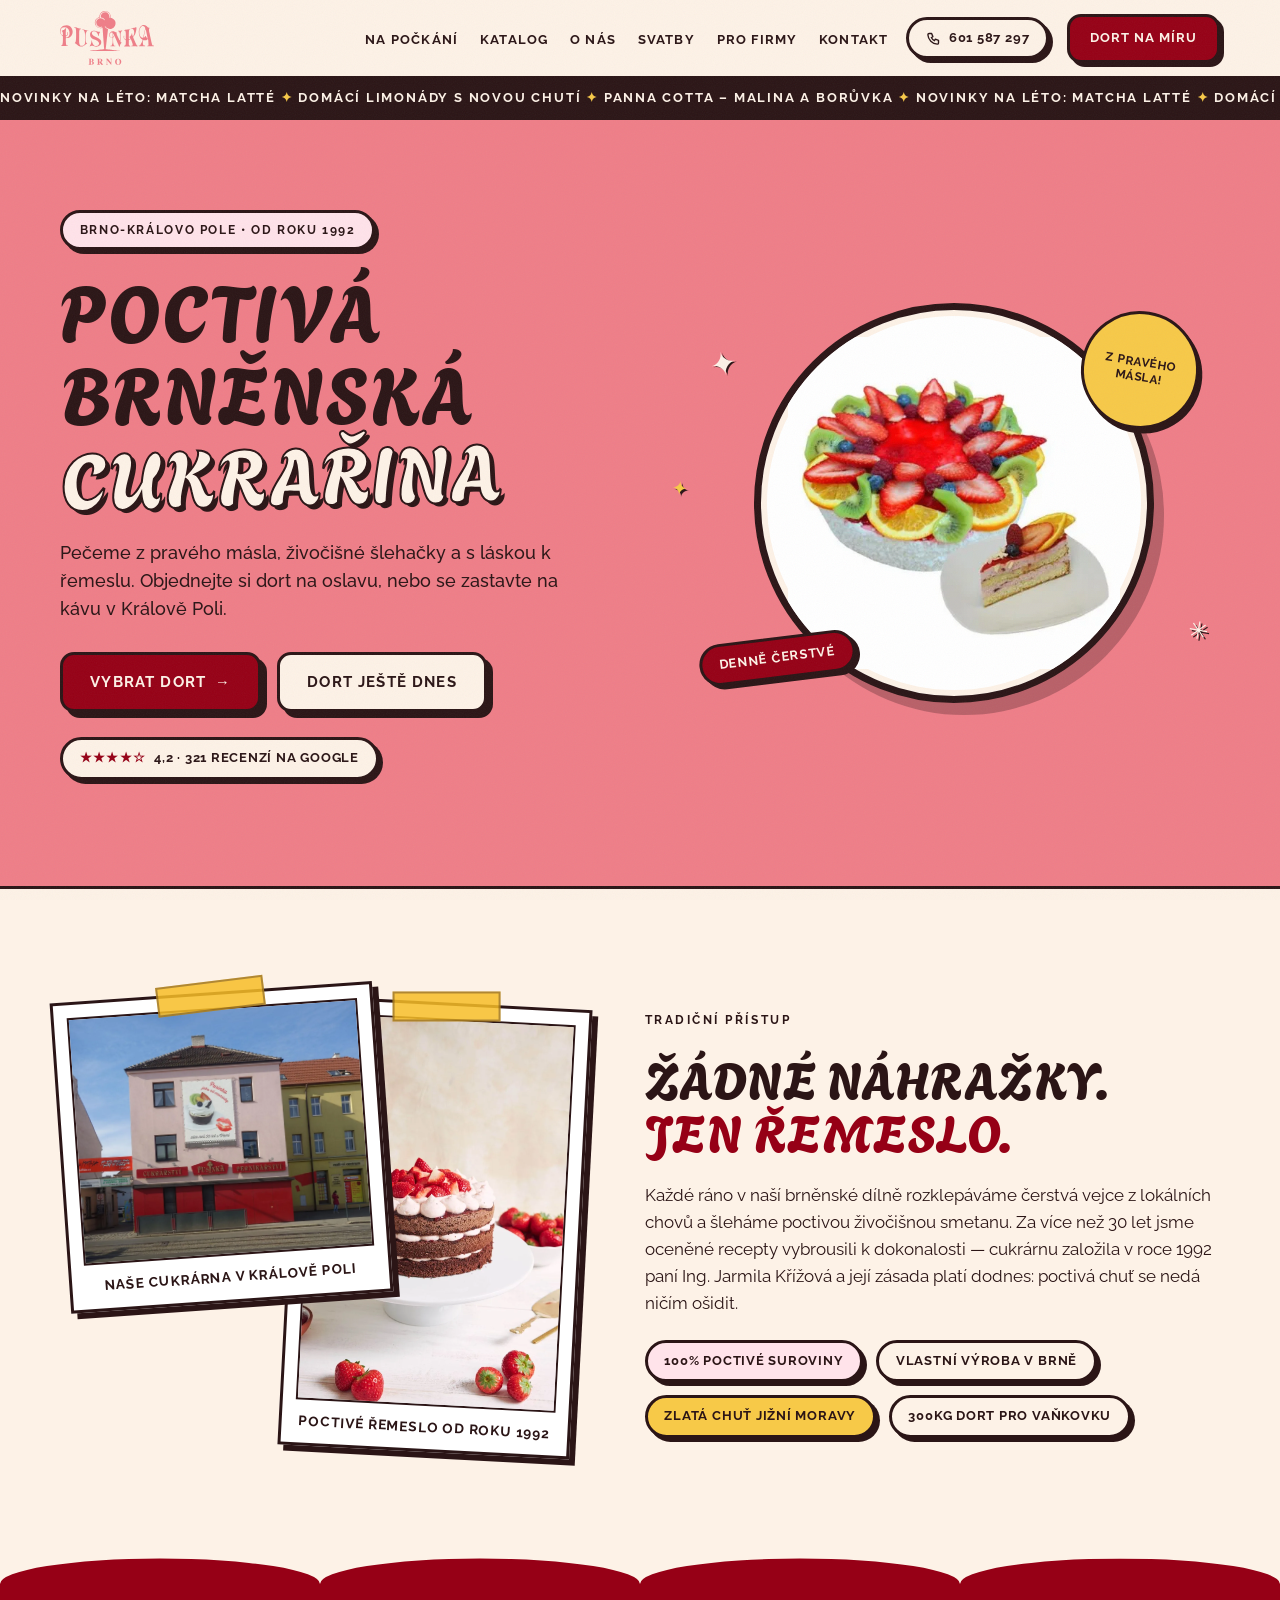
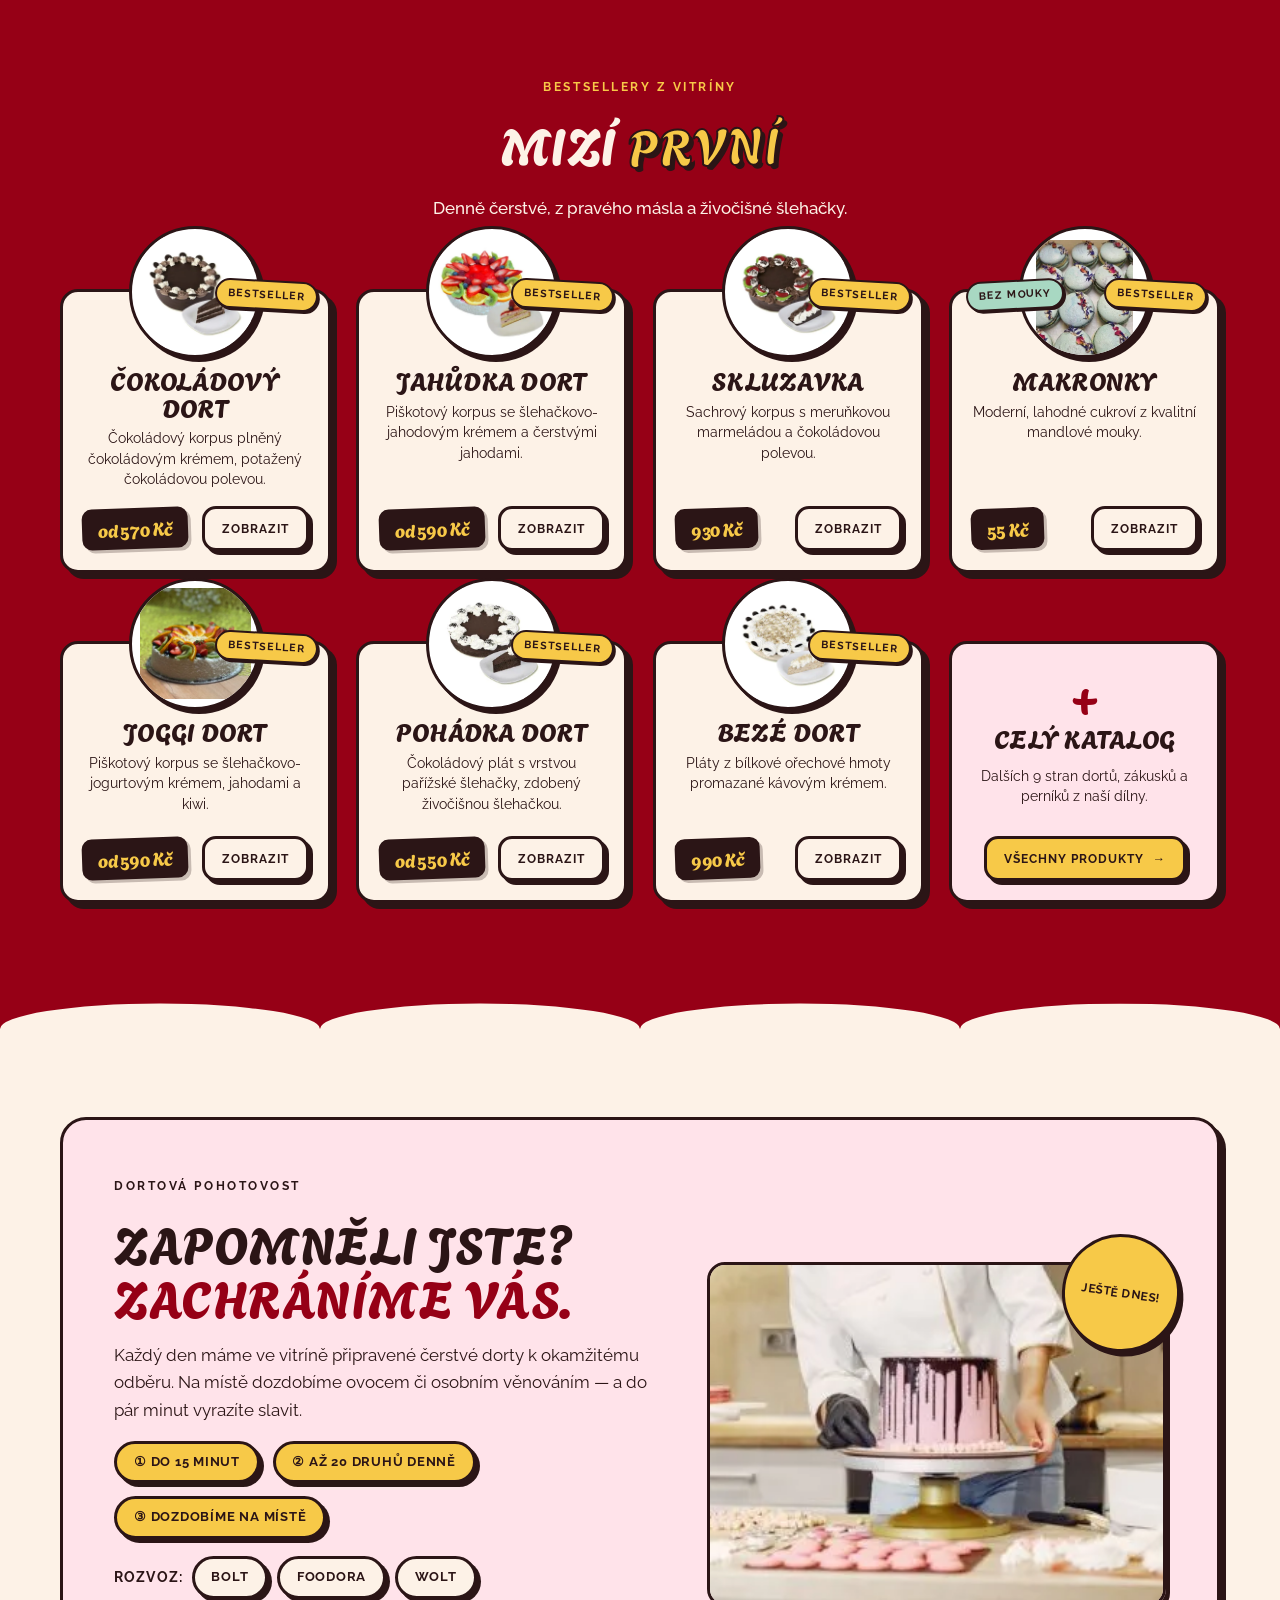
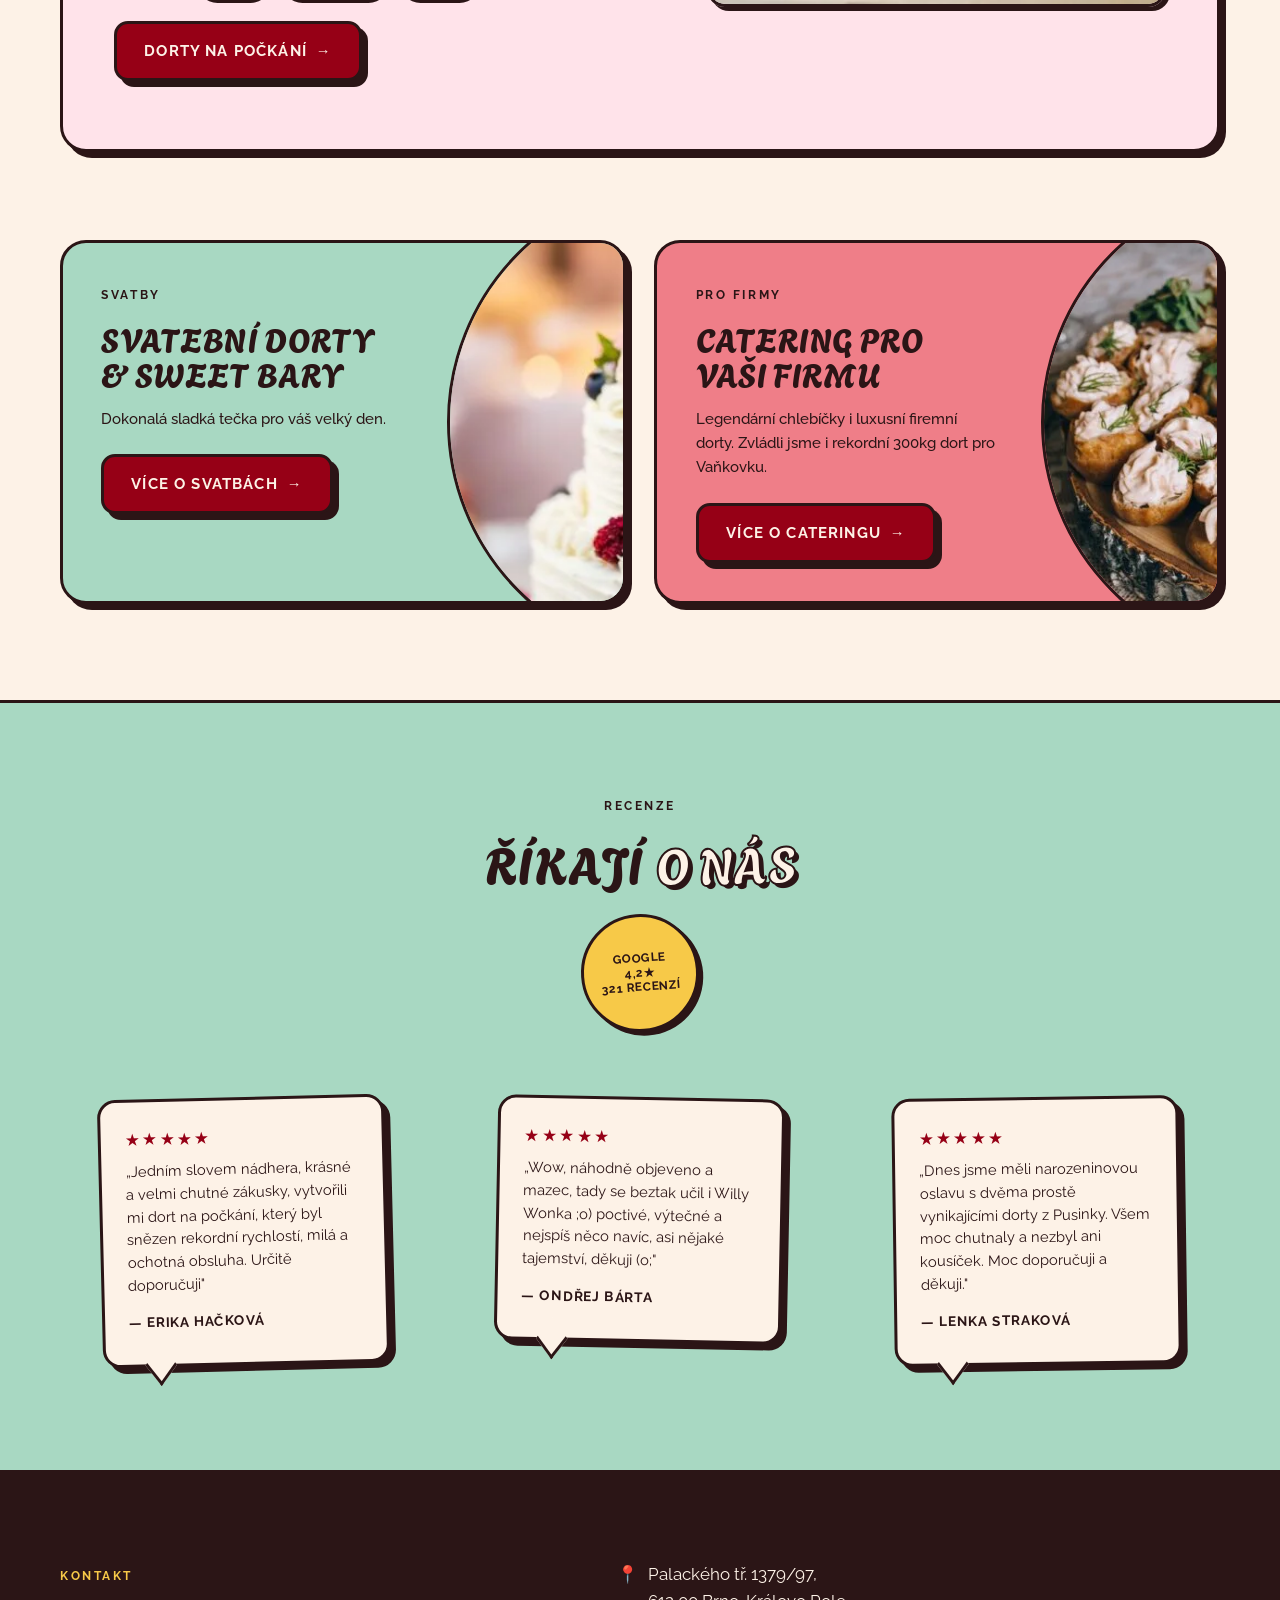
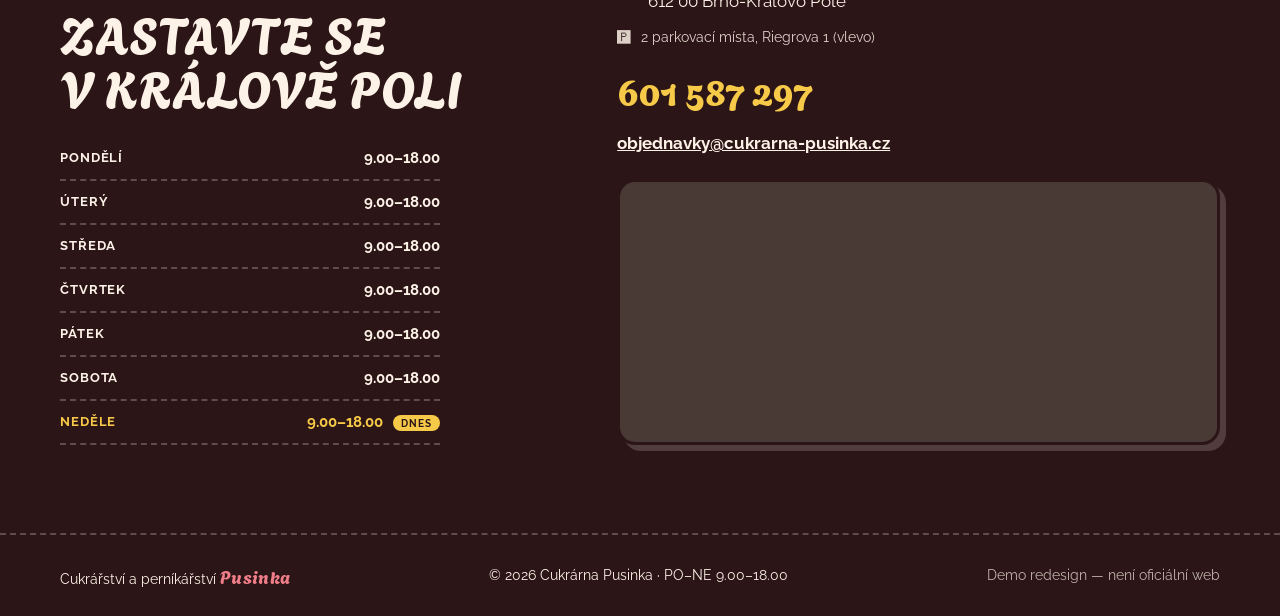
==== commit 9427ba45: "feat: scroll motion pass with GSAP ScrollTrigger Co-Authored-By: Claude Fable 5 <noreply@anthropic.c" ====
--- a/index.html
+++ b/index.html
@@ -85,14 +85,18 @@
     <section id="tradice" class="story" aria-label="Tradiční přístup">
       <div class="container story-grid">
         <div class="story-stage" aria-hidden="false">
-          <figure class="polaroid pol-1 rev" style="--r:-4deg; --d:0s">
-            <img src="images/story-shop.webp" alt="Budova cukrárny Pusinka v Brně-Králově Poli" loading="lazy" width="1300" height="1107">
-            <figcaption>Naše cukrárna v Králově Poli</figcaption>
-          </figure>
-          <figure class="polaroid pol-2 rev" style="--r:3deg; --d:.12s">
-            <img src="images/story-cake.webp" alt="Jahodový dort s čerstvým ovocem na stojanu" loading="lazy" width="867" height="1300">
-            <figcaption>Poctivé řemeslo od roku 1992</figcaption>
-          </figure>
+          <div class="pol-wrap pol-1">
+            <figure class="polaroid rev" style="--r:-4deg; --d:0s">
+              <img src="images/story-shop.webp" alt="Budova cukrárny Pusinka v Brně-Králově Poli" loading="lazy" width="1300" height="1107">
+              <figcaption>Naše cukrárna v Králově Poli</figcaption>
+            </figure>
+          </div>
+          <div class="pol-wrap pol-2">
+            <figure class="polaroid rev" style="--r:3deg; --d:.12s">
+              <img src="images/story-cake.webp" alt="Jahodový dort s čerstvým ovocem na stojanu" loading="lazy" width="867" height="1300">
+              <figcaption>Poctivé řemeslo od roku 1992</figcaption>
+            </figure>
+          </div>
         </div>
         <div class="story-copy">
           <p class="rev" style="--d:0s"><span class="eyebrow">Tradiční přístup</span></p>
@@ -297,6 +301,8 @@
 
   <a class="fab btn btn--cherry" href="/404" id="fab">🍰 Dort ještě dnes</a>
 
+  <script src="vendor/gsap.min.js" defer></script>
+  <script src="vendor/ScrollTrigger.min.js" defer></script>
   <script src="js/main.js" defer></script>
 </body>
 </html>
--- a/css/styles.css
+++ b/css/styles.css
@@ -551,6 +551,8 @@
   position: relative;
   min-height: 460px;
 }
+.pol-wrap { margin: 0; }
+.pol-wrap .polaroid { margin: 0; }
 .pol-1 {
   position: absolute;
   top: 0;
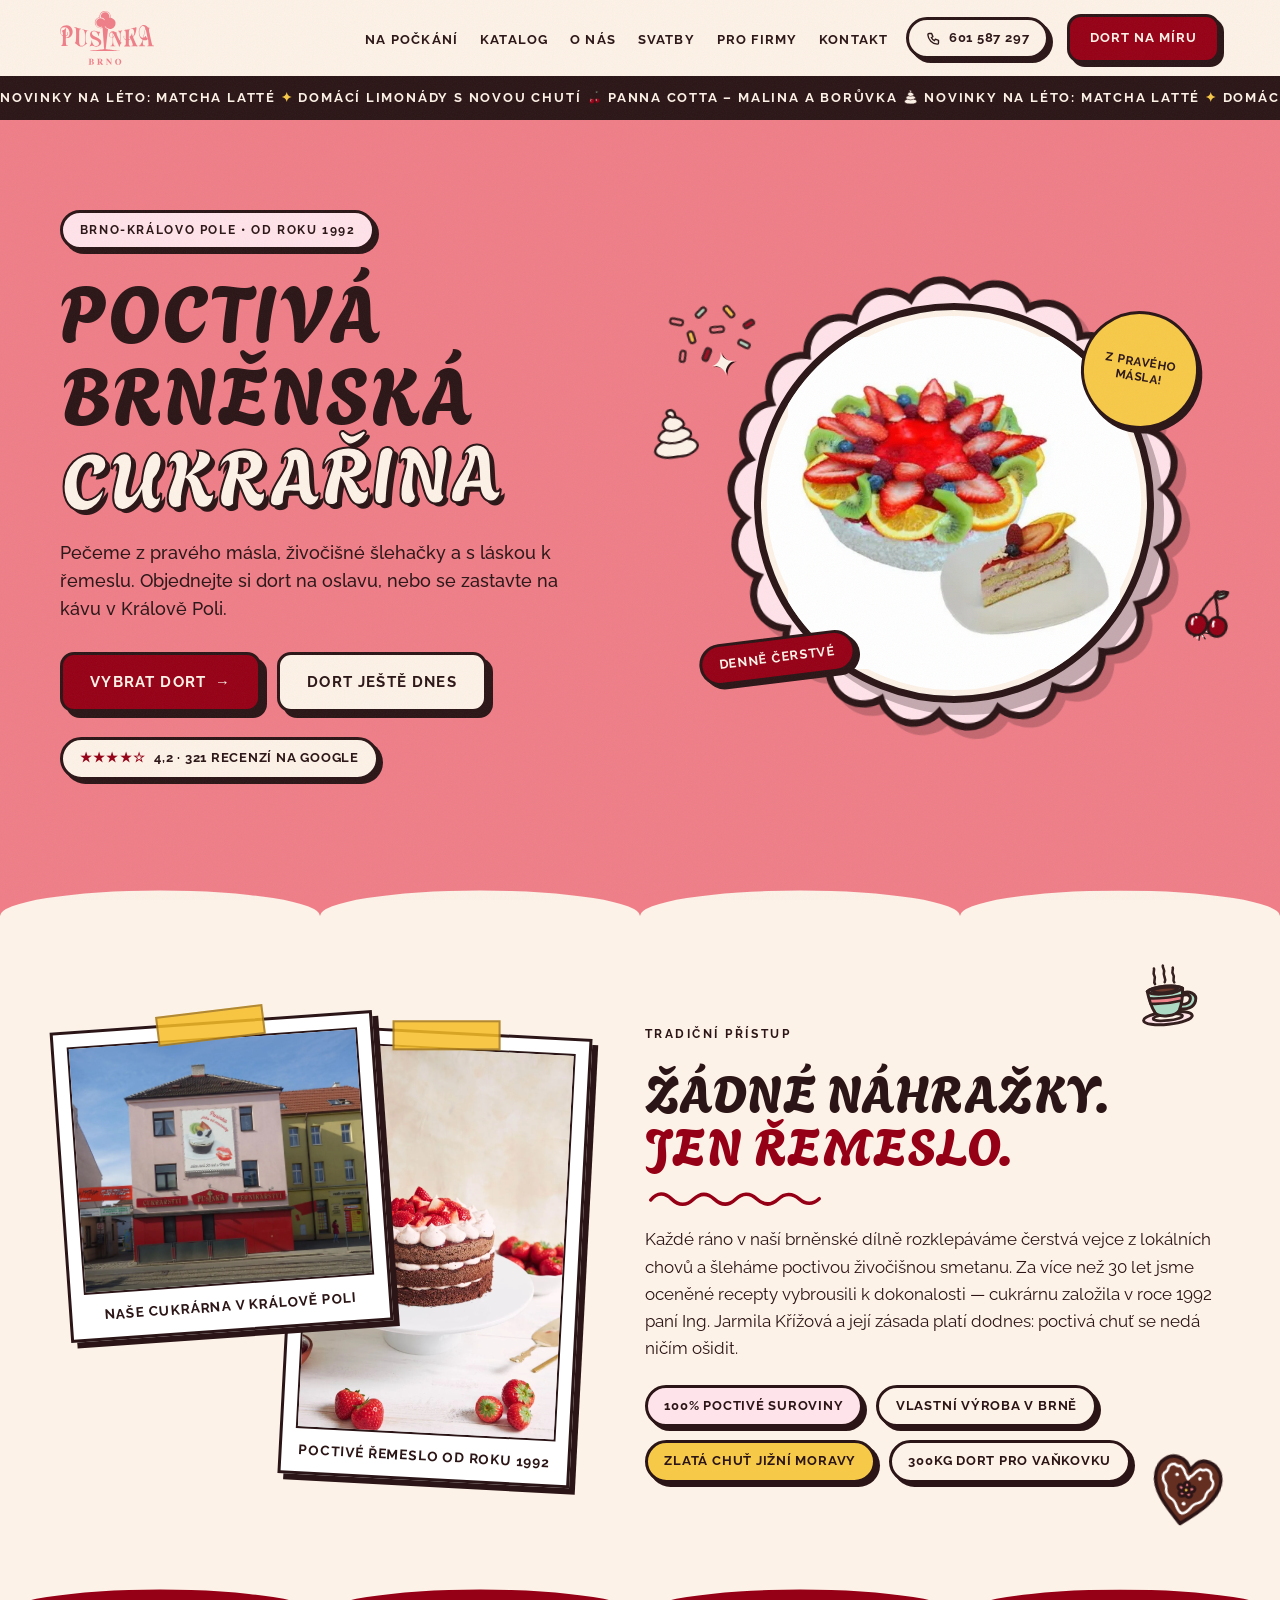
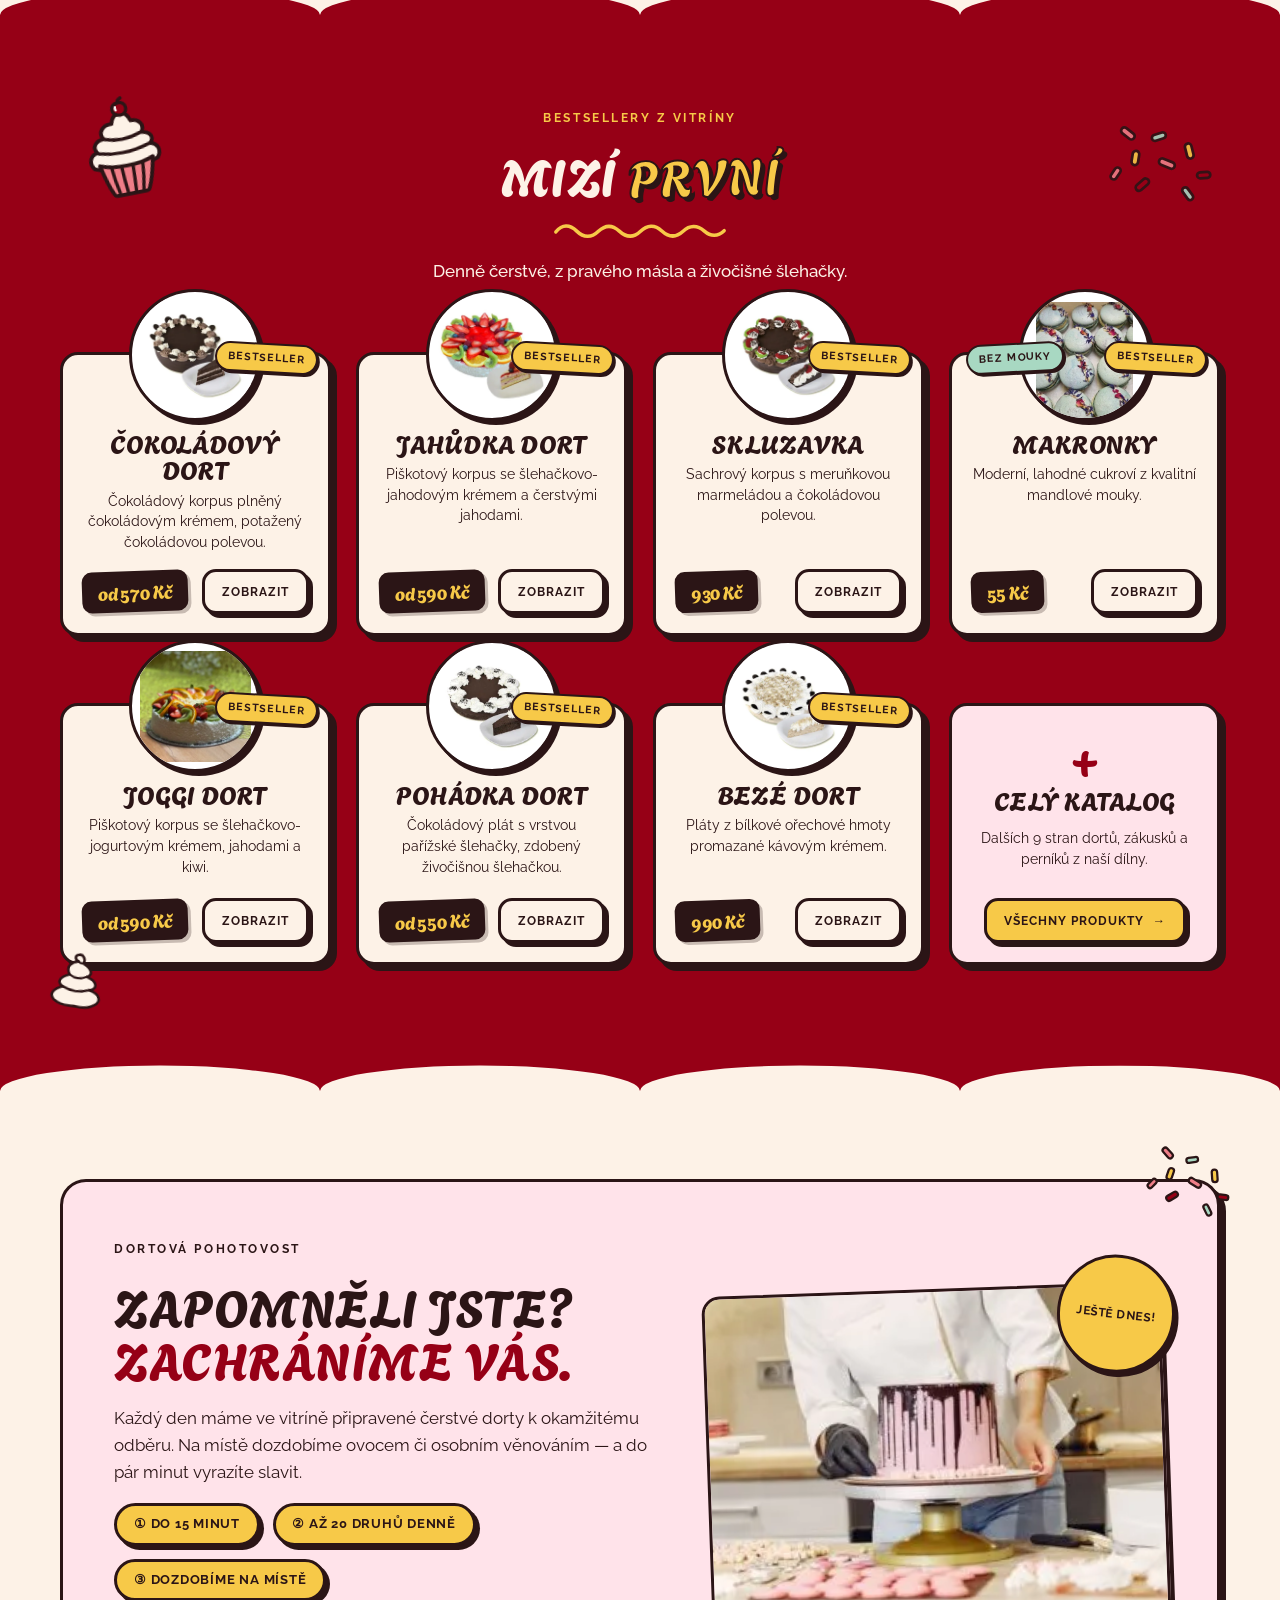
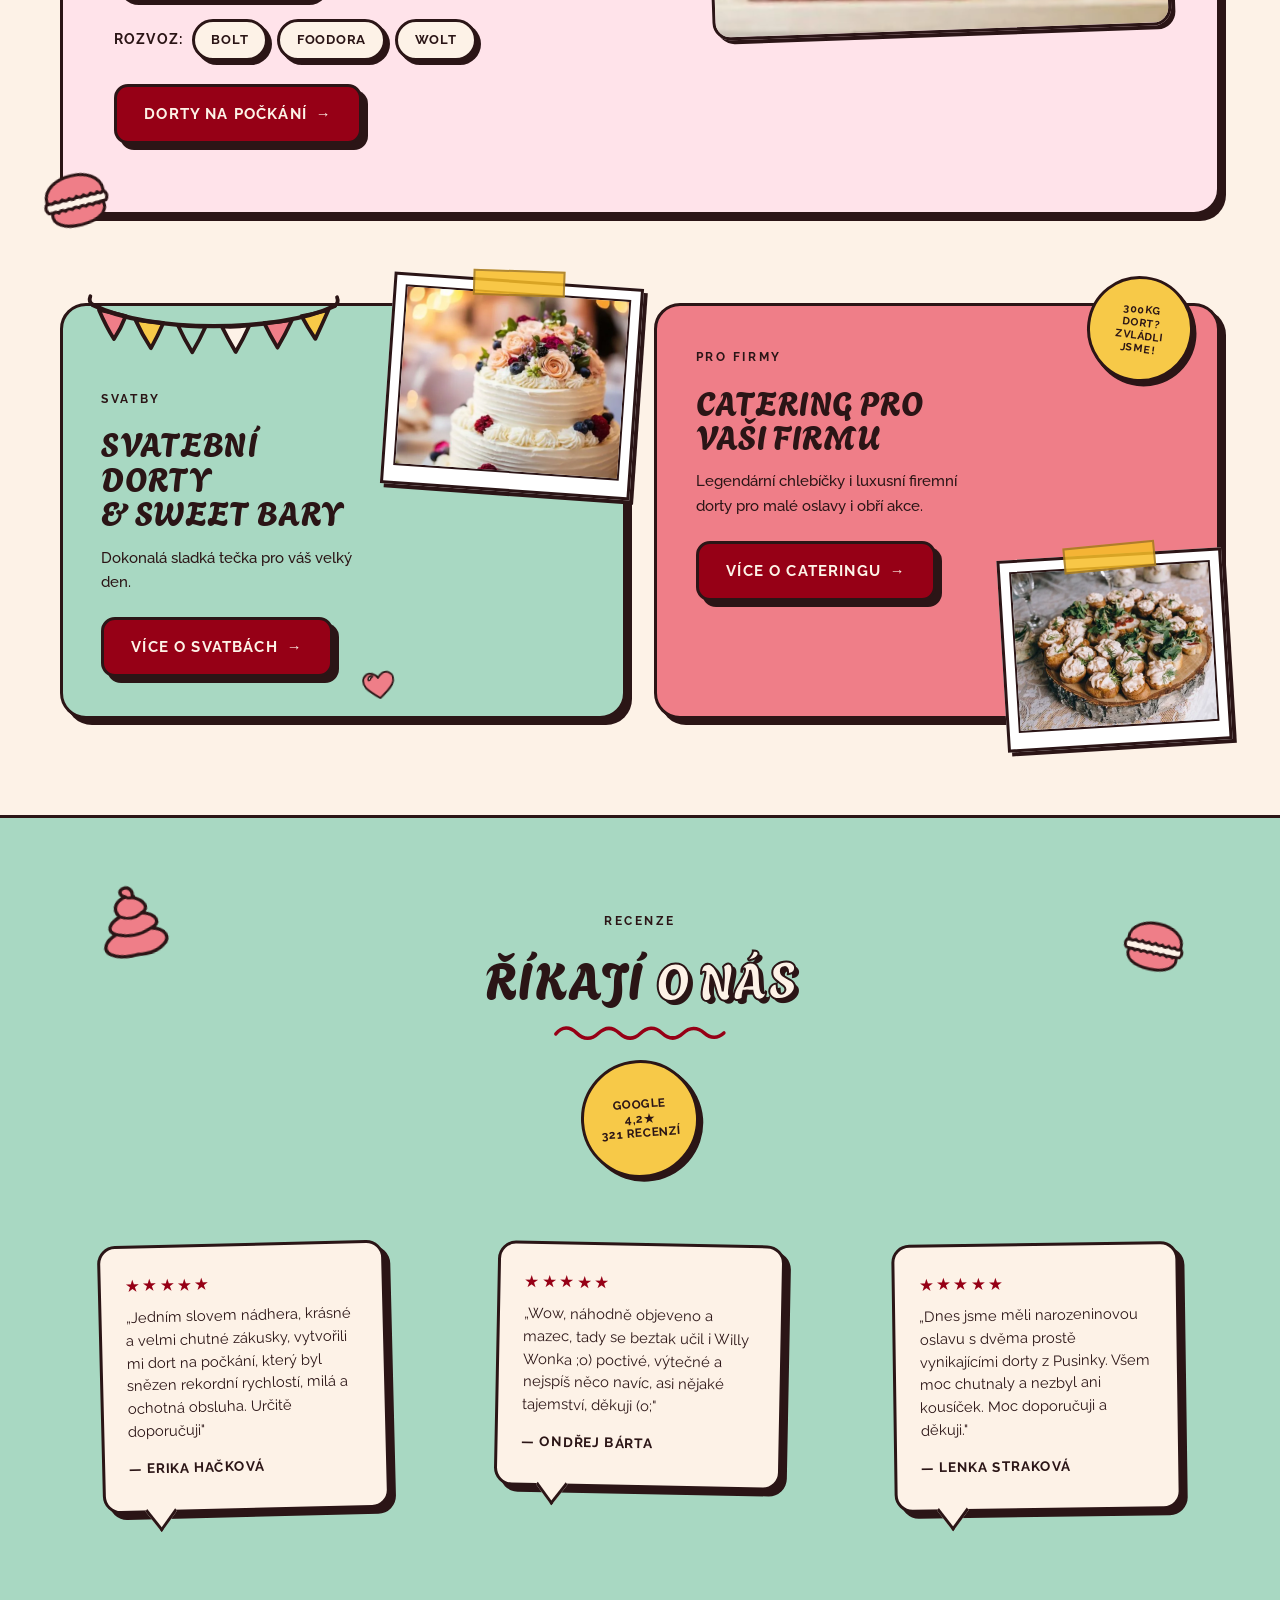
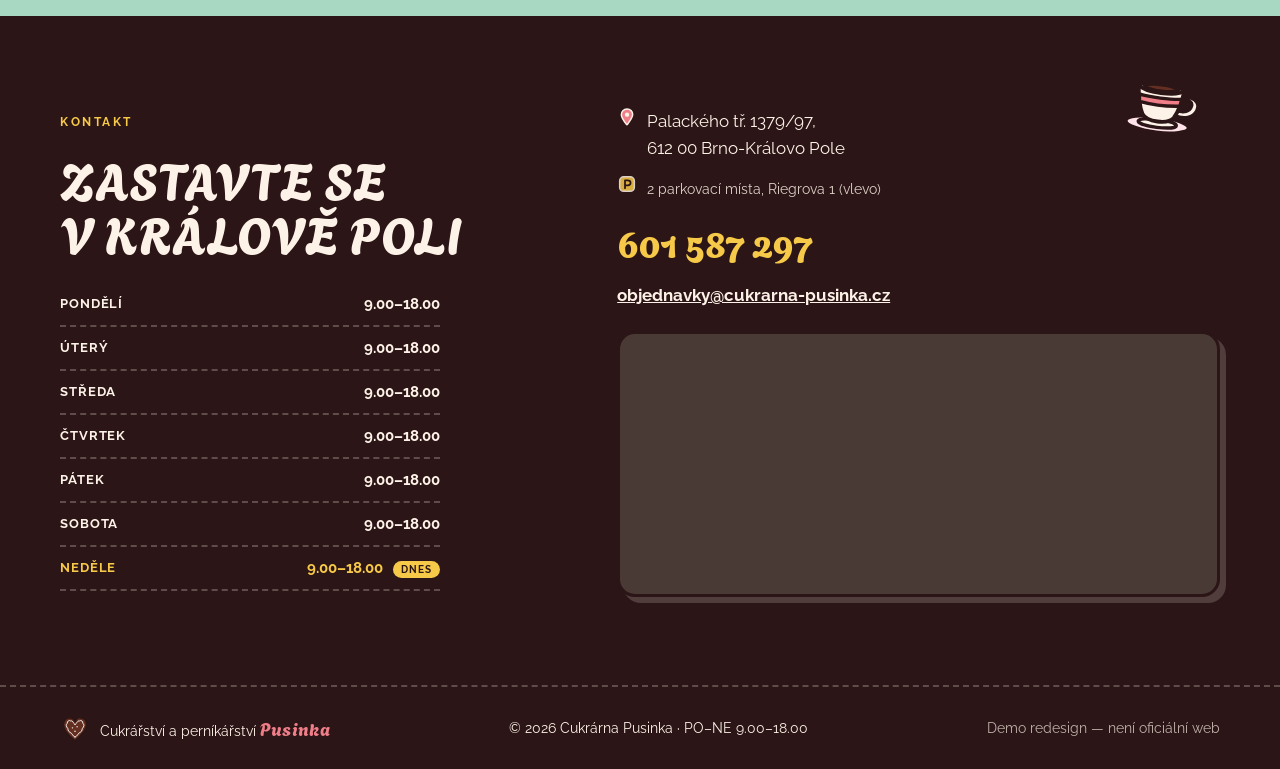
==== commit f855b8c8: "feat: cukrarna identity pass - SVG confectionery decorations, doily, taped photo promos, squiggle un" ====
--- a/index.html
+++ b/index.html
@@ -3,9 +3,28 @@
 <head>
   <meta charset="UTF-8">
   <meta name="viewport" content="width=device-width, initial-scale=1.0">
+  <meta name="theme-color" content="#FDF2E7">
   <title>Cukrárna Pusinka Brno — poctivá cukrařina od roku 1992</title>
   <meta name="description" content="Poctivá brněnská cukrařina od roku 1992. Dorty na počkání do 15 minut, svatební dorty, firemní catering. Pravé máslo, živočišná šlehačka. Brno-Královo Pole.">
   <meta name="robots" content="noindex">
+
+  <link rel="icon" href="/images/favicon.ico" sizes="32x32">
+  <link rel="icon" type="image/png" sizes="32x32" href="/images/favicon-32x32.png">
+  <link rel="icon" type="image/png" sizes="16x16" href="/images/favicon-16x16.png">
+  <link rel="icon" type="image/png" sizes="96x96" href="/images/favicon-96x96.png">
+  <link rel="apple-touch-icon" sizes="180x180" href="/images/apple-touch-icon.png">
+
+  <meta property="og:type" content="website">
+  <meta property="og:locale" content="cs_CZ">
+  <meta property="og:title" content="Cukrárna Pusinka Brno — poctivá cukrařina od roku 1992">
+  <meta property="og:description" content="Dorty na počkání do 15 minut, svatební dorty, firemní catering. Pravé máslo, živočišná šlehačka. Brno-Královo Pole.">
+  <meta property="og:image" content="/images/og.png">
+  <meta property="og:image:width" content="1200">
+  <meta property="og:image:height" content="630">
+  <meta property="og:image:alt" content="Cukrárna Pusinka — poctivá brněnská cukrařina, komiksový plakát s jahodovým dortem">
+  <meta name="twitter:card" content="summary_large_image">
+  <meta name="twitter:image" content="/images/og.png">
+
   <link rel="preload" href="fonts/agbalumo-regular.woff2" as="font" type="font/woff2" crossorigin>
   <link rel="preload" href="fonts/raleway-regular.woff2" as="font" type="font/woff2" crossorigin>
   <link rel="preload" href="fonts/raleway-700.woff2" as="font" type="font/woff2" crossorigin>
@@ -14,6 +33,23 @@
 </head>
 <body>
   <a class="skip-link" href="#uvod">Přeskočit na obsah</a>
+
+  <svg xmlns="http://www.w3.org/2000/svg" style="display:none" aria-hidden="true">
+    <symbol id="i-bunting" viewBox="0 0 240 70"><path d="M13 22.3 Q25.7 24.8 38 28 Q33.5 39.5 27 49.5 Q19.5 37.5 13 22.3 Z" fill="#EF7E88" stroke="#2B1516" stroke-width="3.5" stroke-linecap="round" stroke-linejoin="round"/><path d="M47 31.6 Q60 33.6 73 34.4 Q68 46 61.5 58 Q53 45 47 31.6 Z" fill="#F7C948" stroke="#2B1516" stroke-width="3.5" stroke-linecap="round" stroke-linejoin="round"/><path d="M86.5 36.3 Q99.5 38.2 112.5 37.7 Q107 50 100 61.8 Q92.5 49.5 86.5 36.3 Z" fill="#A8D8C2" stroke="#2B1516" stroke-width="3.5" stroke-linecap="round" stroke-linejoin="round"/><path d="M127.5 37.7 Q140.5 38.8 153.5 36.3 Q147.5 49.5 140.5 61.5 Q133.5 49.8 127.5 37.7 Z" fill="#FDF2E7" stroke="#2B1516" stroke-width="3.5" stroke-linecap="round" stroke-linejoin="round"/><path d="M167 34.4 Q180 34 193 31.7 Q186.8 45 179.5 57.5 Q172.5 45.8 167 34.4 Z" fill="#EF7E88" stroke="#2B1516" stroke-width="3.5" stroke-linecap="round" stroke-linejoin="round"/><path d="M202 28 Q214.5 25.8 227 22.4 Q221 36 214.8 49.3 Q207.5 38.5 202 28 Z" fill="#F7C948" stroke="#2B1516" stroke-width="3.5" stroke-linecap="round" stroke-linejoin="round"/><path d="M7 17.5 C59 44.5 181 43.5 233 18.5" fill="none" stroke="#2B1516" stroke-width="4" stroke-linecap="round" stroke-linejoin="round"/><path d="M7 17.5 Q3 14.5 5 9.5" fill="none" stroke="#2B1516" stroke-width="3.5" stroke-linecap="round" stroke-linejoin="round"/><path d="M233 18.5 Q237 15.5 235 10.5" fill="none" stroke="#2B1516" stroke-width="3.5" stroke-linecap="round" stroke-linejoin="round"/></symbol>
+    <symbol id="i-heart" viewBox="0 0 100 100"><path d="M50 30 C45 19.5 32 13 21.5 19 C10.5 25.5 9.5 40.5 17.5 51.5 C25.5 62.5 37.5 71.5 49.5 80.5 C62 71.5 74.5 62 82.5 51 C90.5 40 89 25.5 78.5 19.5 C68 13.5 55.5 20.5 50 30 Z" fill="#EF7E88" stroke="#2B1516" stroke-width="4.5" stroke-linecap="round" stroke-linejoin="round"/><path d="M25 31.5 Q25.4 24 33 22.4 Q38.2 21.5 37 25 Q31.5 26.8 30 32.6 Q26 35.3 25 31.5 Z" fill="#fff" stroke="#2B1516" stroke-width="3.5" stroke-linecap="round" stroke-linejoin="round"/></symbol>
+    <symbol id="i-pusinka-cream" viewBox="0 0 100 100"><path d="M18 82 Q30 90 50 88 Q70 91 82 82 C91 76 90 64 71 60 C84 57 82 45 64 40 C74 36 70 26 56 20 C59 13 54 5 46 8 C41 10 42 16 48 18 C39 20 28 27 37 40 C24 45 17 54 29 60 C15 65 9 75 18 82 Z" fill="#FDF2E7" stroke="#2B1516" stroke-width="4" stroke-linecap="round" stroke-linejoin="round"/><path d="M29 60 Q50 69 71 60" fill="none" stroke="#2B1516" stroke-width="3.5" stroke-linecap="round" stroke-linejoin="round"/><path d="M37 40 Q50 48 64 40" fill="none" stroke="#2B1516" stroke-width="3.5" stroke-linecap="round" stroke-linejoin="round"/><path d="M48 18 Q53 22 58 19" fill="none" stroke="#2B1516" stroke-width="3.5" stroke-linecap="round" stroke-linejoin="round"/></symbol>
+    <symbol id="i-pusinka-pink" viewBox="0 0 100 100"><path d="M18 82 Q30 90 50 88 Q70 91 82 82 C91 76 90 64 71 60 C84 57 82 45 64 40 C74 36 70 26 56 20 C59 13 54 5 46 8 C41 10 42 16 48 18 C39 20 28 27 37 40 C24 45 17 54 29 60 C15 65 9 75 18 82 Z" fill="#EF7E88" stroke="#2B1516" stroke-width="4" stroke-linecap="round" stroke-linejoin="round"/><path d="M29 60 Q50 69 71 60" fill="none" stroke="#2B1516" stroke-width="3.5" stroke-linecap="round" stroke-linejoin="round"/><path d="M37 40 Q50 48 64 40" fill="none" stroke="#2B1516" stroke-width="3.5" stroke-linecap="round" stroke-linejoin="round"/><path d="M48 18 Q53 22 58 19" fill="none" stroke="#2B1516" stroke-width="3.5" stroke-linecap="round" stroke-linejoin="round"/></symbol>
+    <symbol id="i-sprinkles" viewBox="0 0 100 68"><rect x="-7" y="-3" width="14" height="6" rx="3" transform="translate(14 14) rotate(24)" fill="#EF7E88" stroke="#2B1516" stroke-width="2.5" stroke-linejoin="round"/><rect x="-6.5" y="-2.75" width="13" height="5.5" rx="2.75" transform="translate(42 10) rotate(-32)" fill="#A8D8C2" stroke="#2B1516" stroke-width="2.5" stroke-linejoin="round"/><rect x="-7" y="-3" width="14" height="6" rx="3" transform="translate(72 16) rotate(62)" fill="#F7C948" stroke="#2B1516" stroke-width="2.5" stroke-linejoin="round"/><rect x="-6" y="-2.75" width="12" height="5.5" rx="2.75" transform="translate(90 34) rotate(-18)" fill="#960016" stroke="#2B1516" stroke-width="2.5" stroke-linejoin="round"/><rect x="-6.5" y="-3" width="13" height="6" rx="3" transform="translate(26 34) rotate(85)" fill="#F7C948" stroke="#2B1516" stroke-width="2.5" stroke-linejoin="round"/><rect x="-7.5" y="-3" width="15" height="6" rx="3" transform="translate(55 32) rotate(8)" fill="#EF7E88" stroke="#2B1516" stroke-width="2.5" stroke-linejoin="round"/><rect x="-6.5" y="-2.75" width="13" height="5.5" rx="2.75" transform="translate(80 54) rotate(40)" fill="#A8D8C2" stroke="#2B1516" stroke-width="2.5" stroke-linejoin="round"/><rect x="-7" y="-3" width="14" height="6" rx="3" transform="translate(38 56) rotate(-55)" fill="#960016" stroke="#2B1516" stroke-width="2.5" stroke-linejoin="round"/><rect x="-6" y="-2.75" width="12" height="5.5" rx="2.75" transform="translate(12 52) rotate(-70)" fill="#EF7E88" stroke="#2B1516" stroke-width="2.5" stroke-linejoin="round"/></symbol>
+    <symbol id="i-cupcake" viewBox="0 0 100 120"><path d="M16,70 C11,63 14,55 22,54 C17,47 23,41 31,41 C26,33 33,26 42,27 Q44,18 52,17 Q60,18 62,27 C71,27 76,34 71,41 C79,42 84,48 78,54 C86,56 88,64 83,70 C74,74 62,75.5 50,75.5 C38,75.5 25,74 16,70 Z" fill="#FDF2E7" stroke="#2B1516" stroke-width="4" stroke-linecap="round" stroke-linejoin="round"/><path d="M23,55 Q49,62.5 77,54" fill="none" stroke="#2B1516" stroke-width="3.5" stroke-linecap="round" stroke-linejoin="round"/><path d="M32,41.5 Q50,48 70,41" fill="none" stroke="#2B1516" stroke-width="3.5" stroke-linecap="round" stroke-linejoin="round"/><path d="M52.5,7 Q51.5,3.5 56,2" fill="none" stroke="#2B1516" stroke-width="3.5" stroke-linecap="round" stroke-linejoin="round"/><path d="M52,6.5 C56.5,6 60,9 59.8,13 C59.6,17.2 56.5,19.8 52.3,19.6 C48,19.4 45,16.6 45.2,12.6 C45.4,8.8 48.2,7 52,6.5 Z" fill="#960016" stroke="#2B1516" stroke-width="3.5" stroke-linecap="round" stroke-linejoin="round"/><path d="M48.8,10.6 Q48.2,12.2 49,13.8" fill="none" stroke="#fff" stroke-width="2.5" stroke-linecap="round"/><path d="M22,68 C24.5,80 27.5,92 31.5,100 Q32.5,102 35,102 L65,102 Q67.5,102 68.5,100 C72.5,92 75.5,80 78,68 C70,71.5 60,72.6 50,72.6 C40,72.6 30,71.5 22,68 Z" fill="#EF7E88" stroke="#2B1516" stroke-width="4" stroke-linecap="round" stroke-linejoin="round"/><path d="M33.5,72 Q34.5,86 37.5,99.5" fill="none" stroke="#2B1516" stroke-width="3.5" stroke-linecap="round"/><path d="M44,73 Q44.5,87 46,100.5" fill="none" stroke="#2B1516" stroke-width="3.5" stroke-linecap="round"/><path d="M56,73 Q55.5,87 54.5,100.5" fill="none" stroke="#2B1516" stroke-width="3.5" stroke-linecap="round"/><path d="M66.5,72 Q65.5,86 62.5,99.5" fill="none" stroke="#2B1516" stroke-width="3.5" stroke-linecap="round"/></symbol>
+    <symbol id="i-cherry" viewBox="0 0 100 100"><path d="M53,21 Q52,16 56.5,13" fill="none" stroke="#2B1516" stroke-width="4" stroke-linecap="round" stroke-linejoin="round"/><path d="M53,21 Q43,32 36,56" fill="none" stroke="#2B1516" stroke-width="4" stroke-linecap="round" stroke-linejoin="round"/><path d="M53,21 Q61,36 65,55" fill="none" stroke="#2B1516" stroke-width="4" stroke-linecap="round" stroke-linejoin="round"/><path d="M55,18 Q60,10 72,11.5 Q71.5,21 60.5,24 Q56,23 55,18 Z" fill="#A8D8C2" stroke="#2B1516" stroke-width="4" stroke-linecap="round" stroke-linejoin="round"/><path d="M59,18.5 Q64.5,16 69.5,13.5" fill="none" stroke="#2B1516" stroke-width="3.5" stroke-linecap="round"/><path d="M67,52.5 C76,52.8 81.8,59.5 81,68.5 C80.2,77.5 73.8,83 65.8,82.6 C57.8,82.2 52.2,75.8 53,67.2 C53.8,58.5 58.5,52.2 67,52.5 Z" fill="#960016" stroke="#2B1516" stroke-width="4" stroke-linecap="round" stroke-linejoin="round"/><path d="M35,54.5 C45,53.5 51.5,61 50.8,71 C50,81 43.5,87.5 34,87 C24.5,86.5 18.5,79.5 19.3,70 C20.1,60.8 26,55.3 35,54.5 Z" fill="#960016" stroke="#2B1516" stroke-width="4" stroke-linecap="round" stroke-linejoin="round"/><path d="M27.5,63 Q26,67.5 27.8,71.5" fill="none" stroke="#fff" stroke-width="3.5" stroke-linecap="round"/><path d="M31.5,59.5 L31.9,59.9" fill="none" stroke="#fff" stroke-width="3.5" stroke-linecap="round"/><path d="M60,60.5 Q58.8,64.5 60.4,68" fill="none" stroke="#fff" stroke-width="3.5" stroke-linecap="round"/></symbol>
+    <symbol id="i-coffee" viewBox="0 0 100 100"><ellipse cx="50" cy="74.5" rx="33" ry="8.5" fill="#FFE3EA" stroke="#2B1516" stroke-width="4" stroke-linecap="round" stroke-linejoin="round"/><ellipse cx="50" cy="73.5" rx="20" ry="4.2" fill="#FDF2E7" stroke="#2B1516" stroke-width="3.5" stroke-linecap="round" stroke-linejoin="round"/><path d="M70 43.5 C83 39 93 46.5 89.5 55.5 C86.5 63.5 77 66.5 67 63.5 L68.5 57.5 C76 59.5 82 57 83 51.5 C83.8 46.8 78.5 44 71 47.3 Z" fill="#FDF2E7" stroke="#2B1516" stroke-width="4" stroke-linecap="round" stroke-linejoin="round"/><path d="M26 36 C27 46 29.5 58 33.5 65.5 C36.5 70 43 71.5 50 71.5 C57 71.5 63.5 70 66.5 65.5 C70.5 58 73 46 74 36.5 C70 33.2 61 31.4 50 31.4 C39 31.4 29.8 33 26 36 Z" fill="#FDF2E7" stroke="#2B1516" stroke-width="4" stroke-linecap="round" stroke-linejoin="round"/><path d="M27.7 45.3 C39 47.4 61 47.4 72.3 45.5 L71.2 52.8 C58 54.8 42 54.8 28.9 52.9 Z" fill="#EF7E88" stroke="#2B1516" stroke-width="3.5" stroke-linecap="round" stroke-linejoin="round"/><path d="M26 36 C29.8 33 39 31.4 50 31.4 C61 31.4 70 33.2 74 36.5 C70.5 39.8 61 41.6 50 41.6 C39 41.6 29.5 39.6 26 36 Z" fill="#FDF2E7" stroke="#2B1516" stroke-width="4" stroke-linecap="round" stroke-linejoin="round"/><path d="M32 36.2 C35 34.1 42.5 33 50 33 C57.5 33 65 34.3 68 36.4 C65 38.5 57.5 39.7 50 39.7 C42.5 39.7 35 38.3 32 36.2 Z" fill="#642F21" stroke="#2B1516" stroke-width="3.5" stroke-linecap="round" stroke-linejoin="round"/><path d="M37 27 C34 22.5 40 19.5 37 14.5 C35 11 38.6 8.5 37.8 5.5" fill="none" stroke="#2B1516" stroke-width="3.5" stroke-linecap="round" stroke-linejoin="round"/><path d="M51 25.5 C47.5 21 53 17 50.5 12 C48.8 8.5 52.4 6 51.4 3.2" fill="none" stroke="#2B1516" stroke-width="3.5" stroke-linecap="round" stroke-linejoin="round"/><path d="M64 27.5 C61 23.5 66 20.5 63.2 15.8 C61.4 12.5 64.8 10 64 7.2" fill="none" stroke="#2B1516" stroke-width="3.5" stroke-linecap="round" stroke-linejoin="round"/></symbol>
+    <symbol id="i-coffee-mint" viewBox="0 0 100 100"><ellipse cx="50" cy="74.5" rx="33" ry="8.5" fill="#FFE3EA" stroke="#2B1516" stroke-width="4" stroke-linecap="round" stroke-linejoin="round"/><ellipse cx="50" cy="73.5" rx="20" ry="4.2" fill="#FDF2E7" stroke="#2B1516" stroke-width="3.5" stroke-linecap="round" stroke-linejoin="round"/><path d="M70 43.5 C83 39 93 46.5 89.5 55.5 C86.5 63.5 77 66.5 67 63.5 L68.5 57.5 C76 59.5 82 57 83 51.5 C83.8 46.8 78.5 44 71 47.3 Z" fill="#A8D8C2" stroke="#2B1516" stroke-width="4" stroke-linecap="round" stroke-linejoin="round"/><path d="M26 36 C27 46 29.5 58 33.5 65.5 C36.5 70 43 71.5 50 71.5 C57 71.5 63.5 70 66.5 65.5 C70.5 58 73 46 74 36.5 C70 33.2 61 31.4 50 31.4 C39 31.4 29.8 33 26 36 Z" fill="#A8D8C2" stroke="#2B1516" stroke-width="4" stroke-linecap="round" stroke-linejoin="round"/><path d="M27.7 45.3 C39 47.4 61 47.4 72.3 45.5 L71.2 52.8 C58 54.8 42 54.8 28.9 52.9 Z" fill="#EF7E88" stroke="#2B1516" stroke-width="3.5" stroke-linecap="round" stroke-linejoin="round"/><path d="M26 36 C29.8 33 39 31.4 50 31.4 C61 31.4 70 33.2 74 36.5 C70.5 39.8 61 41.6 50 41.6 C39 41.6 29.5 39.6 26 36 Z" fill="#A8D8C2" stroke="#2B1516" stroke-width="4" stroke-linecap="round" stroke-linejoin="round"/><path d="M32 36.2 C35 34.1 42.5 33 50 33 C57.5 33 65 34.3 68 36.4 C65 38.5 57.5 39.7 50 39.7 C42.5 39.7 35 38.3 32 36.2 Z" fill="#642F21" stroke="#2B1516" stroke-width="3.5" stroke-linecap="round" stroke-linejoin="round"/><path d="M37.5 27 C34.8 22.8 40.2 19.8 37.6 15 C35.8 11.6 39 9 38.2 6" fill="none" stroke="#2B1516" stroke-width="3.5" stroke-linecap="round" stroke-linejoin="round"/><path d="M50.8 25.8 C54.2 21.2 48.8 17.4 51.2 12.4 C52.8 9 49.4 6.2 50.6 3.4" fill="none" stroke="#2B1516" stroke-width="3.5" stroke-linecap="round" stroke-linejoin="round"/><path d="M63.6 27.5 C60.8 23.8 65.8 20.8 63 16 C61.2 12.8 64.4 10.2 63.6 7.4" fill="none" stroke="#2B1516" stroke-width="3.5" stroke-linecap="round" stroke-linejoin="round"/></symbol>
+    <symbol id="i-stand" viewBox="0 0 200 90"><path d="M92.6 35 C94.2 41.5 95.8 44 94.6 46.8 C87.6 49.6 86.8 57.4 93.4 60.4 C95.6 62.6 95.2 66 94.2 69.5 L105.8 69.7 C104.6 66 104.3 62.4 106.4 60.2 C113.2 57.2 112.6 49.4 105.2 46.6 C104.1 43.8 105.6 41.3 107.2 35.2 Z" fill="#FDF2E7" stroke="#2B1516" stroke-width="4" stroke-linecap="round" stroke-linejoin="round"/><path d="M91.8 52.4 C96.6 54.6 103.6 54.6 108.3 52.3" fill="none" stroke="#2B1516" stroke-width="3.5" stroke-linecap="round" stroke-linejoin="round"/><path d="M94.8 65.5 C91.5 73 80.5 76.5 70 79.2 C67.6 80 67.2 82.6 69.6 83.2 C79 85.6 121 85.8 130.6 83 C133 82.3 132.6 79.8 130.2 79 C119.8 76.3 108.8 73 105.4 65.7 C102.4 67.4 97.6 67.3 94.8 65.5 Z" fill="#FDF2E7" stroke="#2B1516" stroke-width="4" stroke-linecap="round" stroke-linejoin="round"/><path d="M72.5 79.6 C86 82.4 114 82.5 127.6 79.5" fill="none" stroke="#2B1516" stroke-width="3.5" stroke-linecap="round" stroke-linejoin="round"/><path d="M22 21.8 Q30.6 40 41.3 31.2 Q51 46.4 60.8 36 Q70.6 49.8 80.6 37.6 Q90.2 51 100.2 37.9 Q110 51.2 119.6 37.4 Q129.4 50 139.2 36.2 Q149 46 158.7 31.4 Q169.4 40.4 178 21.9 Q100 27 22 21.8 Z" fill="#FDF2E7" stroke="#2B1516" stroke-width="4" stroke-linecap="round" stroke-linejoin="round"/><circle cx="31.6" cy="38.2" r="2" fill="#2B1516" stroke="#2B1516" stroke-width="1"/><circle cx="70.9" cy="47.6" r="2" fill="#2B1516" stroke="#2B1516" stroke-width="1"/><circle cx="129.4" cy="47.4" r="2" fill="#2B1516" stroke="#2B1516" stroke-width="1"/><circle cx="168.3" cy="38.5" r="2" fill="#2B1516" stroke="#2B1516" stroke-width="1"/><path d="M21 20.6 C22.2 14.2 55 10.6 99.5 10.9 C143 10.5 177.4 14.4 179 20.2 C177.8 26.4 144 29.8 100.5 29.5 C57 29.9 22.4 26.6 21 20.6 Z" fill="#FDF2E7" stroke="#2B1516" stroke-width="4" stroke-linecap="round" stroke-linejoin="round"/><path d="M40.5 20 C42 15.6 68 14.3 100 14.5 C131 14.2 158 15.8 159.5 19.7 C158.2 23.9 132 25.4 100.4 25.2 C69 25.5 42 24 40.5 20 Z" fill="#fff" stroke="#2B1516" stroke-width="3.5" stroke-linecap="round" stroke-linejoin="round"/></symbol>
+    <symbol id="i-gingerbread" viewBox="0 0 100 100"><path d="M50 89 C34 75 11.5 57.5 12 35.5 C12.3 20.5 23.5 11.2 35 13 C43.8 14.4 48.6 21 50.4 27.2 C52.6 20.6 58.4 12.2 67 12.6 C78.5 13.1 88.6 21.5 88 36.5 C87.1 57 66 74.5 50 89 Z" fill="#642F21" stroke="#2B1516" stroke-width="4" stroke-linecap="round" stroke-linejoin="round"/><path d="M50 77 Q45.6 75.7 42 69.5 Q39 63.4 33.5 61.5 Q28 58.4 27 53 Q27.3 48 22.5 43.5 Q19.6 38 21.5 34 Q25.4 31.6 25 26.5 Q26.5 22.3 31.5 21.8 Q36.3 24.4 38.5 22.8 Q40.3 22.8 44 27.5 Q46.6 32.7 48 33 Q48.6 35.5 50 36.5 Q51.4 35.5 52 33 Q53.9 32.7 57 27.5 Q60.8 22.9 62.5 22.8 Q64.4 24.4 69 21.8 Q74 22.4 75.5 26.5 Q75 31.6 78.8 34 Q80.8 38 78 43.5 Q73.3 48.1 73.5 53 Q72.5 58.4 67 61.5 Q61.4 63.4 58.5 69.5 Q54.7 75.7 50 77" fill="none" stroke="#fff" stroke-width="3" stroke-linecap="round" stroke-linejoin="round"/><path d="M47.2 45.7 C45.3 38.7 54.6 38.1 53 45.4 C60.2 40.7 63.3 50.2 54.9 51.1 C61 53.7 54.3 61.3 50.1 54.7 C45.4 61.2 39 53.6 45.3 51.2 C36.8 50.1 40 40.6 47.2 45.7 Z" fill="#EF7E88" stroke="#2B1516" stroke-width="3.5" stroke-linecap="round" stroke-linejoin="round"/><path d="M50.2 46.3 C52.9 46.4 53.8 48 53.5 49.8 C53.2 51.8 51.5 52.9 49.6 52.7 C47.6 52.5 46.6 51.1 46.7 49.2 C46.8 47.3 48.3 46.2 50.2 46.3 Z" fill="#F7C948" stroke="#2B1516" stroke-width="3.5" stroke-linecap="round" stroke-linejoin="round"/><ellipse cx="36.5" cy="33.5" rx="2.2" ry="2.1" fill="#fff"/><ellipse cx="63.5" cy="33.5" rx="2.1" ry="2.2" fill="#fff"/><ellipse cx="50" cy="65.5" rx="2.3" ry="2.2" fill="#fff"/></symbol>
+    <symbol id="i-gingerbread-plain" viewBox="0 0 100 100"><path d="M50 89 C34 75 11.5 57.5 12 35.5 C12.3 20.5 23.5 11.2 35 13 C43.8 14.4 48.6 21 50.4 27.2 C52.6 20.6 58.4 12.2 67 12.6 C78.5 13.1 88.6 21.5 88 36.5 C87.1 57 66 74.5 50 89 Z" fill="#642F21" stroke="#2B1516" stroke-width="4" stroke-linecap="round" stroke-linejoin="round"/><path d="M50 77 Q45.6 75.7 42 69.5 Q39 63.4 33.5 61.5 Q28 58.4 27 53 Q27.3 48 22.5 43.5 Q19.6 38 21.5 34 Q25.4 31.6 25 26.5 Q26.5 22.3 31.5 21.8 Q36.3 24.4 38.5 22.8 Q40.3 22.8 44 27.5 Q46.6 32.7 48 33 Q48.6 35.5 50 36.5 Q51.4 35.5 52 33 Q53.9 32.7 57 27.5 Q60.8 22.9 62.5 22.8 Q64.4 24.4 69 21.8 Q74 22.4 75.5 26.5 Q75 31.6 78.8 34 Q80.8 38 78 43.5 Q73.3 48.1 73.5 53 Q72.5 58.4 67 61.5 Q61.4 63.4 58.5 69.5 Q54.7 75.7 50 77" fill="none" stroke="#fff" stroke-width="3" stroke-linecap="round" stroke-linejoin="round"/><ellipse cx="41.5" cy="46" rx="2.4" ry="2.2" fill="#fff"/><ellipse cx="57" cy="42.5" rx="2.1" ry="2.3" fill="#fff"/><ellipse cx="50" cy="57.5" rx="2.5" ry="2.3" fill="#fff"/></symbol>
+    <symbol id="i-macaron" viewBox="0 0 100 78"><path d="M11.5 36.5 C9.3 40.2 9.6 44.3 12.4 47.6 C37 50.3 63 50.1 87.6 47.2 C90.4 43.7 90.5 39.6 88.2 36.2 C62.5 32.8 37.5 33 11.5 36.5 Z" fill="#FDF2E7" stroke="#2B1516" stroke-width="4" stroke-linecap="round" stroke-linejoin="round"/><path d="M13 34 C12 15.5 32.5 6.8 50.5 7 C68.5 6.7 88.5 15.8 87 34.2 Q83.2 39.6 78.8 34.6 Q74.6 39.1 70.2 34.3 Q65.5 39.4 61 34.5 Q56.4 38.9 51.6 34.2 Q46.6 39.5 42 34.6 Q37.4 38.8 32.8 34.3 Q28.2 39.2 23.6 34.6 Q18.6 38.6 13 34 Z" fill="#EF7E88" stroke="#2B1516" stroke-width="4" stroke-linecap="round" stroke-linejoin="round"/><path d="M16.5 50 Q20.6 45.8 24.9 49.8 Q29.2 45.6 33.6 49.5 Q38 45.9 42.7 49.3 Q47.2 45.5 51.8 49.4 Q56.2 45.8 60.8 49.2 Q65.2 45.4 69.6 49.5 Q73.8 46 78.1 49.3 Q81.4 46.3 83.8 49.8 C86.2 61.5 73.5 70.8 50.5 71 C27 71.2 13.8 62 16.5 50 Z" fill="#EF7E88" stroke="#2B1516" stroke-width="4" stroke-linecap="round" stroke-linejoin="round"/></symbol>
+  </svg>
+
 
   <header class="site-header" id="top">
     <div class="container bar">
@@ -53,7 +89,7 @@
 
   <div class="ticker" aria-hidden="true">
     <div class="track">
-      <span>Novinky na léto: Matcha Latté <b class="star">✦</b> domácí limonády s novou chutí <b class="star">✦</b> Panna Cotta – malina a borůvka <b class="star">✦</b> Novinky na léto: Matcha Latté <b class="star">✦</b> domácí limonády s novou chutí <b class="star">✦</b> Panna Cotta – malina a borůvka <b class="star">✦</b></span>
+      <span>Novinky na léto: Matcha Latté <b class="star">✦</b> domácí limonády s novou chutí <span class="ico" aria-hidden="true"><svg><use href="#i-cherry"/></svg></span> Panna Cotta – malina a borůvka <span class="ico" aria-hidden="true"><svg><use href="#i-pusinka-cream"/></svg></span> Novinky na léto: Matcha Latté <b class="star">✦</b> domácí limonády s novou chutí <span class="ico" aria-hidden="true"><svg><use href="#i-cherry"/></svg></span> Panna Cotta – malina a borůvka <span class="ico" aria-hidden="true"><svg><use href="#i-pusinka-cream"/></svg></span></span>
     </div>
   </div>
 
@@ -71,17 +107,29 @@
           <p class="rev" style="--d:.32s"><a class="chip trust-chip" href="/404"><b class="stars">★★★★☆</b> 4,2 · 321 recenzí na Google</a></p>
         </div>
         <div class="hero-stage">
+          <span class="doily" aria-hidden="true">
+            <svg viewBox="0 0 200 200">
+              <path d="M 188.0 100.0 A 14.5 14.5 0 0 1 184.4 124.8 A 14.5 14.5 0 0 1 174.0 147.6 A 14.5 14.5 0 0 1 157.6 166.5 A 14.5 14.5 0 0 1 136.6 180.0 A 14.5 14.5 0 0 1 112.5 187.1 A 14.5 14.5 0 0 1 87.5 187.1 A 14.5 14.5 0 0 1 63.4 180.0 A 14.5 14.5 0 0 1 42.4 166.5 A 14.5 14.5 0 0 1 26.0 147.6 A 14.5 14.5 0 0 1 15.6 124.8 A 14.5 14.5 0 0 1 12.0 100.0 A 14.5 14.5 0 0 1 15.6 75.2 A 14.5 14.5 0 0 1 26.0 52.4 A 14.5 14.5 0 0 1 42.4 33.5 A 14.5 14.5 0 0 1 63.4 20.0 A 14.5 14.5 0 0 1 87.5 12.9 A 14.5 14.5 0 0 1 112.5 12.9 A 14.5 14.5 0 0 1 136.6 20.0 A 14.5 14.5 0 0 1 157.6 33.5 A 14.5 14.5 0 0 1 174.0 52.4 A 14.5 14.5 0 0 1 184.4 75.2 A 14.5 14.5 0 0 1 188.0 100.0 Z" fill="#FFE3EA" stroke="#2B1516" stroke-width="3"/>
+              <circle cx="100" cy="100" r="72" fill="none" stroke="#2B1516" stroke-width="2" stroke-dasharray="1 7" stroke-linecap="round" opacity=".55"/>
+            </svg>
+          </span>
           <div class="hero-cake" aria-hidden="true">
-            <img src="images/cake-jahudka.webp" alt="" width="460" height="460">
+            <img src="images/cake-jahudka.webp" alt="" width="460" height="460" fetchpriority="high">
           </div>
           <span class="badge-circle sticker stick-butter" aria-hidden="true">Z pravého másla!</span>
           <span class="chip chip--cherry sticker stick-cherry" aria-hidden="true">Denně čerstvé</span>
+          <span class="deco float-deco hero-sprinkles-1" aria-hidden="true"><svg><use href="#i-sprinkles"/></svg></span>
+          <span class="deco float-deco hero-cherry" aria-hidden="true"><svg><use href="#i-cherry"/></svg></span>
+          <span class="deco float-deco hero-pusinka" aria-hidden="true"><svg><use href="#i-pusinka-cream"/></svg></span>
           <span class="spark spark-1" aria-hidden="true">✦</span>
           <span class="spark spark-2" aria-hidden="true">✳</span>
-          <span class="spark spark-3" aria-hidden="true">✦</span>
-        </div>
-      </div>
-    </section>
+        </div>
+      </div>
+    </section>
+    <div class="divider" style="background: var(--pink);" aria-hidden="true">
+      <svg viewBox="0 0 120 26" preserveAspectRatio="none"><path d="M0 26 A 15 22 0 0 1 30 26 A 15 22 0 0 1 60 26 A 15 22 0 0 1 90 26 A 15 22 0 0 1 120 26 Z" fill="#FDF2E7"/></svg>
+    </div>
+
     <section id="tradice" class="story" aria-label="Tradiční přístup">
       <div class="container story-grid">
         <div class="story-stage" aria-hidden="false">
@@ -101,6 +149,7 @@
         <div class="story-copy">
           <p class="rev" style="--d:0s"><span class="eyebrow">Tradiční přístup</span></p>
           <h2 class="rev" style="--d:.06s">Žádné náhražky.<br><span class="accent-cherry">Jen řemeslo.</span></h2>
+          <span class="squiggle rev" style="--d:.1s" aria-hidden="true"><svg viewBox="0 0 220 24" preserveAspectRatio="none"><path class="sq-path" d="M7 13 C15 4.5 24 4.6 32.5 12 C41 19.4 50.5 19.8 59 12.5 C67 5.6 76 5 84.5 12 C93 19 102 19.6 110.5 12.4 C118.5 5.6 128 4.8 136.5 11.8 C145 18.8 154 19.4 162.5 12.4 C170.5 5.8 180 5.4 188.5 12 C196 17.9 205 18.6 213 11.6" fill="none" stroke="#960016" stroke-width="4" stroke-linecap="round"/></svg></span>
           <p class="rev" style="--d:.12s">Každé ráno v naší brněnské dílně rozklepáváme čerstvá vejce z lokálních chovů a šleháme poctivou živočišnou smetanu. Za více než 30 let jsme oceněné recepty vybrousili k dokonalosti — cukrárnu založila v roce 1992 paní Ing. Jarmila Křížová a její zásada platí dodnes: poctivá chuť se nedá ničím ošidit.</p>
           <ul class="chip-list rev" style="--d:.18s">
             <li><span class="chip chip--pink">100% poctivé suroviny</span></li>
@@ -110,6 +159,8 @@
           </ul>
         </div>
       </div>
+      <span class="deco float-deco story-gingerbread" aria-hidden="true"><svg><use href="#i-gingerbread"/></svg></span>
+      <span class="deco story-coffee" aria-hidden="true"><svg><use href="#i-coffee-mint"/></svg></span>
     </section>
 
     <div class="divider" style="background: var(--cream);" aria-hidden="true">
@@ -117,10 +168,14 @@
     </div>
 
     <section id="bestsellery" class="bestsellers" aria-label="Nejprodávanější dorty">
+      <span class="deco float-deco best-cupcake" aria-hidden="true"><svg><use href="#i-cupcake"/></svg></span>
+      <span class="deco best-sprinkles" aria-hidden="true"><svg><use href="#i-sprinkles"/></svg></span>
+      <span class="deco float-deco best-pusinka" aria-hidden="true"><svg><use href="#i-pusinka-cream"/></svg></span>
       <div class="container">
         <div class="sec-head rev">
           <p><span class="eyebrow on-dark">Bestsellery z vitríny</span></p>
           <h2 class="on-dark">Mizí <span class="outline-word outline-butter">první</span></h2>
+          <span class="squiggle squiggle--center" aria-hidden="true"><svg viewBox="0 0 220 24" preserveAspectRatio="none"><path class="sq-path" d="M7 13 C15 4.5 24 4.6 32.5 12 C41 19.4 50.5 19.8 59 12.5 C67 5.6 76 5 84.5 12 C93 19 102 19.6 110.5 12.4 C118.5 5.6 128 4.8 136.5 11.8 C145 18.8 154 19.4 162.5 12.4 C170.5 5.8 180 5.4 188.5 12 C196 17.9 205 18.6 213 11.6" fill="none" stroke="#F7C948" stroke-width="4" stroke-linecap="round"/></svg></span>
           <p class="sec-sub on-dark">Denně čerstvé, z pravého másla a živočišné šlehačky.</p>
         </div>
         <div class="cards">
@@ -207,6 +262,8 @@
             <img src="images/banner-pockani.webp" alt="" loading="lazy" width="768" height="234">
             <span class="badge-circle express-badge">Ještě dnes!</span>
           </div>
+          <span class="deco float-deco express-macaron" aria-hidden="true"><svg><use href="#i-macaron"/></svg></span>
+          <span class="deco express-sprinkles" aria-hidden="true"><svg><use href="#i-sprinkles"/></svg></span>
         </div>
       </div>
     </section>
@@ -214,30 +271,40 @@
     <section id="sluzby" class="services" aria-label="Svatby a firemní catering">
       <div class="container services-grid">
         <article class="pbanner pbanner--pistachio rev" style="--d:0s">
+          <span class="pbanner-deco deco-bunting" aria-hidden="true"><svg><use href="#i-bunting"/></svg></span>
           <div class="pbanner-copy">
             <p><span class="eyebrow">Svatby</span></p>
             <h2>Svatební dorty<br>&amp; sweet bary</h2>
             <p>Dokonalá sladká tečka pro váš velký den.</p>
             <a class="btn btn--cherry" href="/404">Více o svatbách <span class="arr">→</span></a>
           </div>
-          <div class="pbanner-disc" aria-hidden="true"><img src="images/promo-svatby.webp" alt="" loading="lazy" width="768" height="430"></div>
+          <figure class="pbanner-photo" aria-hidden="true">
+            <img src="images/promo-svatby.webp" alt="" loading="lazy" width="768" height="430">
+          </figure>
+          <span class="pbanner-deco deco-heart float-deco" aria-hidden="true"><svg><use href="#i-heart"/></svg></span>
         </article>
         <article class="pbanner pbanner--pink rev" style="--d:.1s">
           <div class="pbanner-copy">
             <p><span class="eyebrow">Pro firmy</span></p>
             <h2>Catering pro<br>vaši firmu</h2>
-            <p>Legendární chlebíčky i luxusní firemní dorty. Zvládli jsme i rekordní 300kg dort pro Vaňkovku.</p>
+            <p>Legendární chlebíčky i luxusní firemní dorty pro malé oslavy i obří akce.</p>
             <a class="btn btn--cherry" href="/404">Více o cateringu <span class="arr">→</span></a>
           </div>
-          <div class="pbanner-disc" aria-hidden="true"><img src="images/promo-firmy.webp" alt="" loading="lazy" width="768" height="512"></div>
+          <figure class="pbanner-photo pbanner-photo--alt" aria-hidden="true">
+            <img src="images/promo-firmy.webp" alt="" loading="lazy" width="768" height="512">
+          </figure>
+          <span class="badge-circle sticker-300" aria-hidden="true">300kg dort?<br>Zvládli jsme!</span>
         </article>
       </div>
     </section>
     <section id="recenze" class="reviews" aria-label="Recenze">
+      <span class="deco float-deco rev-pusinka" aria-hidden="true"><svg><use href="#i-pusinka-pink"/></svg></span>
+      <span class="deco float-deco rev-macaron" aria-hidden="true"><svg><use href="#i-macaron"/></svg></span>
       <div class="container">
         <div class="sec-head rev">
           <p><span class="eyebrow">Recenze</span></p>
           <h2>Říkají <span class="outline-word outline-cream">o nás</span></h2>
+          <span class="squiggle squiggle--center" aria-hidden="true"><svg viewBox="0 0 220 24" preserveAspectRatio="none"><path class="sq-path" d="M7 13 C15 4.5 24 4.6 32.5 12 C41 19.4 50.5 19.8 59 12.5 C67 5.6 76 5 84.5 12 C93 19 102 19.6 110.5 12.4 C118.5 5.6 128 4.8 136.5 11.8 C145 18.8 154 19.4 162.5 12.4 C170.5 5.8 180 5.4 188.5 12 C196 17.9 205 18.6 213 11.6" fill="none" stroke="#960016" stroke-width="4" stroke-linecap="round"/></svg></span>
           <p class="rating-row"><span class="badge-circle rating-badge">Google<br>4,2★<br>321 recenzí</span></p>
         </div>
         <div class="bubbles">
@@ -276,9 +343,10 @@
           </ul>
         </div>
         <div class="contact-info rev" style="--d:.1s">
+          <span class="deco contact-coffee" aria-hidden="true"><svg><use href="#i-coffee"/></svg></span>
           <address>
-            <p class="c-row"><span class="c-ico" aria-hidden="true">📍</span> Palackého tř. 1379/97,<br>612 00 Brno-Královo Pole</p>
-            <p class="c-row c-parking"><span class="c-ico" aria-hidden="true">🅿</span> 2 parkovací místa, Riegrova 1 (vlevo)</p>
+            <p class="c-row"><span class="c-ico" aria-hidden="true"><svg viewBox="0 0 24 24" width="20" height="20" fill="none"><path d="M12 2.5c-4 .1-6.9 3-6.8 6.7.1 3.4 3.2 7.8 6.1 11.6.4.5.9.5 1.3 0 2.9-3.8 6.1-8.3 6.2-11.7.1-3.7-2.9-6.7-6.8-6.6Z" fill="#EF7E88" stroke="#FDF2E7" stroke-width="1.8" stroke-linejoin="round"/><circle cx="12" cy="9.2" r="2.6" fill="#FDF2E7" stroke="none"/></svg></span> Palackého tř. 1379/97,<br>612 00 Brno-Královo Pole</p>
+            <p class="c-row c-parking"><span class="c-ico" aria-hidden="true"><svg viewBox="0 0 24 24" width="20" height="20" fill="none"><rect x="3.2" y="3.4" width="17.6" height="17.4" rx="5" fill="#F7C948" stroke="#FDF2E7" stroke-width="1.8"/><path d="M9.6 17V7.6h3.3c2 0 3.4 1.1 3.4 3 0 1.9-1.4 3-3.4 3H9.6" fill="none" stroke="#2B1516" stroke-width="2.1" stroke-linecap="round" stroke-linejoin="round"/></svg></span> 2 parkovací místa, Riegrova 1 (vlevo)</p>
             <p class="c-row"><a class="c-phone" href="tel:+420601587297">601 587 297</a></p>
             <p class="c-row"><a class="c-mail" href="mailto:objednavky@cukrarna-pusinka.cz">objednavky@cukrarna-pusinka.cz</a></p>
           </address>
@@ -293,7 +361,7 @@
 
   <footer class="site-footer">
     <div class="container foot-grid">
-      <p class="foot-brand">Cukrářství a perníkářství <b>Pusinka</b></p>
+      <p class="foot-brand"><span class="foot-ginger" aria-hidden="true"><svg><use href="#i-gingerbread-plain"/></svg></span> Cukrářství a perníkářství <b>Pusinka</b></p>
       <p>© 2026 Cukrárna Pusinka · PO–NE 9.00–18.00</p>
       <p class="foot-demo">Demo redesign — není oficiální web</p>
     </div>
--- a/css/styles.css
+++ b/css/styles.css
@@ -78,6 +78,12 @@
 h1 { font-size: clamp(2.7rem, 6.4vw, 4.9rem); }
 h2 { font-size: clamp(2rem, 4.4vw, 3.2rem); }
 h3 { font-size: clamp(1.25rem, 2.2vw, 1.6rem); }
+h1, h2, h3 { text-wrap: balance; }
+section[id] { scroll-margin-top: calc(var(--header-h) + 46px); }
+a, button {
+  touch-action: manipulation;
+  -webkit-tap-highlight-color: transparent;
+}
 p { margin: 0 0 1em; }
 ::selection { background: var(--butter); color: var(--ink); }
 :focus-visible { outline: 3px dashed var(--cherry); outline-offset: 3px; border-radius: 4px; }
@@ -125,6 +131,17 @@
   text-transform: uppercase;
   letter-spacing: .22em;
 }
+
+/* zdobící squiggle podtržení */
+.squiggle {
+  display: block;
+  width: 180px;
+  height: 22px;
+  margin-top: -.4rem;
+  margin-bottom: 1rem;
+}
+.squiggle--center { margin-inline: auto; }
+.squiggle svg { width: 100%; height: 100%; display: block; overflow: visible; }
 
 /* ---------- Reveal kontrakt (.rev + .in) ---------- */
 .rev {
@@ -390,6 +407,7 @@
   z-index: 899;
   background: var(--pink);
   padding-top: var(--header-h);
+  overscroll-behavior: contain;
   display: flex;
   flex-direction: column;
   align-items: center;
@@ -446,11 +464,18 @@
   white-space: nowrap;
 }
 .ticker .star { color: var(--butter); }
+.ticker .ico {
+  display: inline-block;
+  width: 17px;
+  height: 17px;
+  vertical-align: -4px;
+  line-height: 0;
+}
+.ticker .ico svg { width: 17px; height: 17px; display: block; }
 
 /* ---------- Hero ---------- */
 .hero {
   background: var(--pink);
-  border-bottom: var(--ol);
   overflow: hidden;
 }
 .hero-grid {
@@ -484,7 +509,17 @@
   place-items: center;
   min-height: 380px;
 }
+.doily {
+  position: absolute;
+  width: min(475px, 92vw);
+  aspect-ratio: 1;
+  z-index: 0;
+  transform: rotate(-4deg);
+}
+.doily svg { width: 100%; height: 100%; display: block; filter: drop-shadow(8px 9px 0 rgba(43, 21, 22, .22)); }
 .hero-cake {
+  position: relative;
+  z-index: 1;
   width: min(400px, 78vw);
   aspect-ratio: 1;
   border-radius: 50%;
@@ -504,7 +539,7 @@
   object-fit: contain;
 }
 
-.sticker { position: absolute; }
+.sticker { position: absolute; z-index: 3; }
 .stick-butter {
   top: 2%;
   right: 4%;
@@ -710,6 +745,7 @@
 /* ---------- Dorty na počkání ---------- */
 .express { padding-block: clamp(3.5rem, 7vw, 5.5rem); }
 .express-card {
+  position: relative;
   display: grid;
   grid-template-columns: 1.1fr .9fr;
   gap: 2rem;
@@ -733,7 +769,13 @@
   letter-spacing: .08em;
   margin: 1.1rem 0 1.4rem;
 }
-.express-photo { position: relative; }
+.express-photo {
+  position: relative;
+  margin-top: clamp(-4.5rem, -6vw, -2rem);
+  transform: rotate(-2deg);
+  transition: transform .35s var(--spring);
+}
+.express-card:hover .express-photo { transform: rotate(-.6deg); }
 .express-photo img {
   border: var(--ol);
   border-radius: 18px;
@@ -759,51 +801,113 @@
 }
 .pbanner {
   position: relative;
-  overflow: hidden;
   border: var(--ol);
   border-radius: 26px;
   box-shadow: var(--shadow);
   padding: clamp(1.6rem, 3vw, 2.4rem);
-  min-height: 320px;
+  min-height: 340px;
   display: flex;
 }
 .pbanner--pistachio { background: var(--pistachio); }
 .pbanner--pink { background: var(--pink); }
-.pbanner-copy { position: relative; z-index: 2; max-width: 62%; }
+.pbanner-copy { position: relative; z-index: 2; max-width: 55%; }
 .pbanner-copy h2 { font-size: clamp(1.7rem, 2.6vw, 2.2rem); }
 .pbanner-copy p { font-weight: 500; font-size: .95rem; }
 .pbanner-copy .btn { margin-top: .5rem; }
-.pbanner-disc {
-  position: absolute;
-  right: -19rem;
-  top: 50%;
-  transform: translateY(-50%);
-  width: 30rem;
-  height: 30rem;
-  border-radius: 50%;
-  border: var(--ol);
-  overflow: hidden;
-  box-shadow: var(--shadow);
-}
-.pbanner-disc img {
+/* fotka jako nalepená momentka s páskou, vykukuje přes okraj karty */
+.pbanner-photo {
+  position: absolute;
+  margin: 0;
+  right: -14px;
+  top: -26px;
+  width: min(46%, 250px);
+  background: #fff;
+  border: var(--ol);
+  padding: .55rem .55rem 1rem;
+  box-shadow: var(--shadow-sm);
+  transform: rotate(4deg);
+  transition: transform .35s var(--spring);
+}
+.pbanner-photo--alt {
+  top: auto;
+  bottom: -30px;
+  right: -10px;
+  width: min(42%, 225px);
+  transform: rotate(-3.5deg);
+}
+.pbanner:hover .pbanner-photo { transform: rotate(1.5deg) scale(1.03); }
+.pbanner:hover .pbanner-photo--alt { transform: rotate(-1.2deg) scale(1.03); }
+.pbanner-photo::before {
+  content: '';
+  position: absolute;
+  top: -13px;
+  left: 50%;
+  width: 92px;
+  height: 26px;
+  transform: translateX(-50%) rotate(-2deg);
+  background: rgba(247, 190, 39, .85);
+  border: 2px solid rgba(43, 21, 22, .35);
+}
+.pbanner-photo img {
+  border: 2px solid var(--ink);
   width: 100%;
-  height: 100%;
+  aspect-ratio: 5 / 4;
   object-fit: cover;
-  animation: spin 120s linear infinite;
-}
+}
+.sticker-300 {
+  position: absolute;
+  top: -30px;
+  right: 24px;
+  width: 106px;
+  height: 106px;
+  font-size: .66rem;
+  transform: rotate(7deg);
+  --r: 7deg;
+  animation: bob 5.8s ease-in-out infinite;
+  z-index: 3;
+}
+.pbanner-deco { position: absolute; }
+.deco-bunting {
+  top: -20px;
+  left: 4%;
+  width: 46%;
+  z-index: 3;
+  pointer-events: none;
+}
+.pbanner--pistachio .pbanner-copy { padding-top: 2.6rem; }
+.deco-bunting { aspect-ratio: 240 / 70; }
+.deco-bunting svg { width: 100%; height: 100%; display: block; }
+.deco-heart {
+  bottom: 14px;
+  right: 40%;
+  width: 40px;
+  pointer-events: none;
+  transform: rotate(-9deg);
+}
+.deco-heart { aspect-ratio: 1; }
+.deco-heart svg { width: 100%; height: 100%; display: block; }
 
 @media (max-width: 900px) {
   .express-card { grid-template-columns: 1fr; }
+  .express-photo { margin-top: .5rem; transform: rotate(-1deg); }
   .express-badge { width: 96px; height: 96px; font-size: .64rem; top: -20px; right: 4px; }
-  .services-grid { grid-template-columns: 1fr; }
-  .pbanner { min-height: 0; }
+  .services-grid { grid-template-columns: 1fr; gap: 3rem; }
+  .pbanner { min-height: 0; flex-direction: column; }
   .pbanner-copy { max-width: 100%; }
-  .pbanner-disc { position: static; transform: none; width: 100%; height: 180px; border-radius: 18px; margin-top: 1.2rem; }
-  .pbanner { flex-direction: column; }
+  .pbanner-photo {
+    position: static;
+    width: 82%;
+    margin: 1.2rem auto 0;
+    transform: rotate(2deg);
+  }
+  .pbanner-photo--alt { transform: rotate(-2deg); }
+  .sticker-300 { top: auto; bottom: -26px; right: 10px; }
+  .deco-heart { display: none; }
 }
 
 /* ---------- Recenze ---------- */
 .reviews {
+  position: relative;
   background: var(--pistachio);
   border-top: var(--ol);
   padding-block: clamp(3.5rem, 7vw, 5.5rem);
@@ -865,6 +969,7 @@
   font-size: .95rem;
 }
 .hours li span { font-weight: 700; text-transform: uppercase; letter-spacing: .07em; font-size: .8rem; }
+.hours li b { font-variant-numeric: tabular-nums; }
 .hours li.today { color: var(--butter); }
 .hours li.today b::after {
   content: 'dnes';
@@ -923,7 +1028,7 @@
 .fab {
   position: fixed;
   right: 1rem;
-  bottom: 1rem;
+  bottom: calc(1rem + env(safe-area-inset-bottom, 0px));
   z-index: 950;
   display: none;
   transform: translateY(120px);
@@ -935,6 +1040,59 @@
   .bubbles { grid-template-columns: 1fr; }
   .contact-grid { grid-template-columns: 1fr; }
   .fab { display: inline-flex; }
+}
+
+/* ---------- SVG dekorace ---------- */
+.deco {
+  position: absolute;
+  pointer-events: none;
+  line-height: 0;
+  z-index: 2;
+  aspect-ratio: 1;
+}
+.deco svg { width: 100%; height: 100%; display: block; }
+.hero-sprinkles-1, .best-sprinkles, .express-sprinkles { aspect-ratio: 100 / 68; }
+.best-cupcake { aspect-ratio: 100 / 120; }
+
+/* hero */
+.hero-sprinkles-1 { width: 92px; top: -2%; left: -4%; transform: rotate(-10deg); opacity: .9; }
+.hero-cherry { width: 64px; bottom: 16%; right: -4%; transform: rotate(10deg); }
+.hero-pusinka { width: 58px; top: 24%; left: -8%; transform: rotate(-7deg); }
+
+/* story */
+.story { position: relative; }
+.story-gingerbread { width: 86px; right: 4%; bottom: 8%; transform: rotate(9deg); }
+.story-coffee { width: 74px; top: 7%; right: 6%; transform: rotate(-6deg); opacity: .95; }
+
+/* bestsellery */
+.bestsellers { position: relative; }
+.best-cupcake { width: 96px; top: 4.5rem; left: 6%; transform: rotate(-8deg); }
+.best-sprinkles { width: 110px; top: 7rem; right: 5%; transform: rotate(14deg); opacity: .9; }
+.best-pusinka { width: 64px; bottom: 3.5rem; left: 3.5%; transform: rotate(6deg); }
+
+/* express */
+.express-macaron { width: 78px; left: -26px; bottom: -24px; transform: rotate(-12deg); z-index: 3; }
+.express-sprinkles { width: 90px; right: -18px; top: -30px; transform: rotate(24deg); }
+
+/* recenze */
+.rev-pusinka { width: 84px; top: 3.2rem; left: 7%; transform: rotate(-8deg); }
+.rev-macaron { width: 72px; top: 5.5rem; right: 7%; transform: rotate(10deg); }
+
+/* kontakt */
+.contact-info { position: relative; }
+.contact-coffee { width: 96px; top: -3.4rem; right: 2%; transform: rotate(7deg); }
+
+/* footer */
+.foot-ginger { display: inline-block; width: 30px; height: 30px; vertical-align: -8px; margin-right: .35rem; }
+.foot-ginger svg { width: 100%; height: 100%; }
+
+@media (max-width: 900px) {
+  .hero-pusinka, .story-coffee, .best-pusinka, .rev-macaron, .express-sprinkles { display: none; }
+  .hero-sprinkles-1 { width: 64px; }
+  .best-cupcake { width: 64px; top: 2.2rem; left: 3%; }
+  .best-sprinkles { width: 76px; top: auto; bottom: 2rem; }
+  .contact-coffee { width: 70px; top: -4.5rem; right: 0; }
+  .stand-deco { bottom: -4%; }
 }
 
 /* ---------- Keyframes ---------- */
@@ -963,7 +1121,63 @@
   .burger { display: block; }
 }
 
+/* ---------- 404 ---------- */
+.page-404 { background: var(--pink); }
+.err-stage {
+  min-height: 100dvh;
+  display: grid;
+  place-items: center;
+  position: relative;
+  padding: 2rem 1.25rem;
+  background-color: var(--pink);
+}
+.err-card {
+  max-width: 620px;
+  text-align: center;
+  background: var(--cream);
+  border: var(--ol);
+  border-radius: 26px;
+  box-shadow: var(--shadow);
+  padding: clamp(2rem, 5vw, 3.5rem);
+  transform: rotate(-.8deg);
+}
+.err-cake {
+  width: 148px;
+  height: 148px;
+  margin: -110px auto 1.2rem;
+  border-radius: 50%;
+  border: 5px solid var(--ink);
+  background: #fff;
+  box-shadow: var(--shadow-sm);
+  display: grid;
+  place-items: center;
+  overflow: hidden;
+  animation: sway 5s ease-in-out infinite alternate;
+}
+.err-cake img { width: 84%; height: 84%; object-fit: contain; }
+.err-stand {
+  width: 210px;
+  margin: -26px auto .8rem;
+  line-height: 0;
+}
+.err-stand svg { width: 100%; height: auto; }
+.err-code {
+  font-family: var(--agbalumo);
+  font-size: 1.4rem;
+  color: var(--cherry);
+  letter-spacing: .3em;
+  margin-bottom: .2rem;
+}
+.err-card h1 { font-size: clamp(1.9rem, 5vw, 3rem); }
+.err-sub { font-weight: 500; margin-block: 1rem 1.6rem; }
+.err-ctas { display: flex; flex-wrap: wrap; gap: 1rem; justify-content: center; }
+.err-spark-1 { top: 12%; left: 8%; position: absolute; }
+.err-spark-2 { bottom: 10%; right: 7%; position: absolute; }
+
 /* ---------- Přístupnost ---------- */
+@media (hover: none) {
+  .egg { transform: rotate(-3deg) scale(1); }
+}
 @media (prefers-reduced-motion: reduce) {
   html { scroll-behavior: auto; }
   .rev { opacity: 1; transform: none; transition: none; }
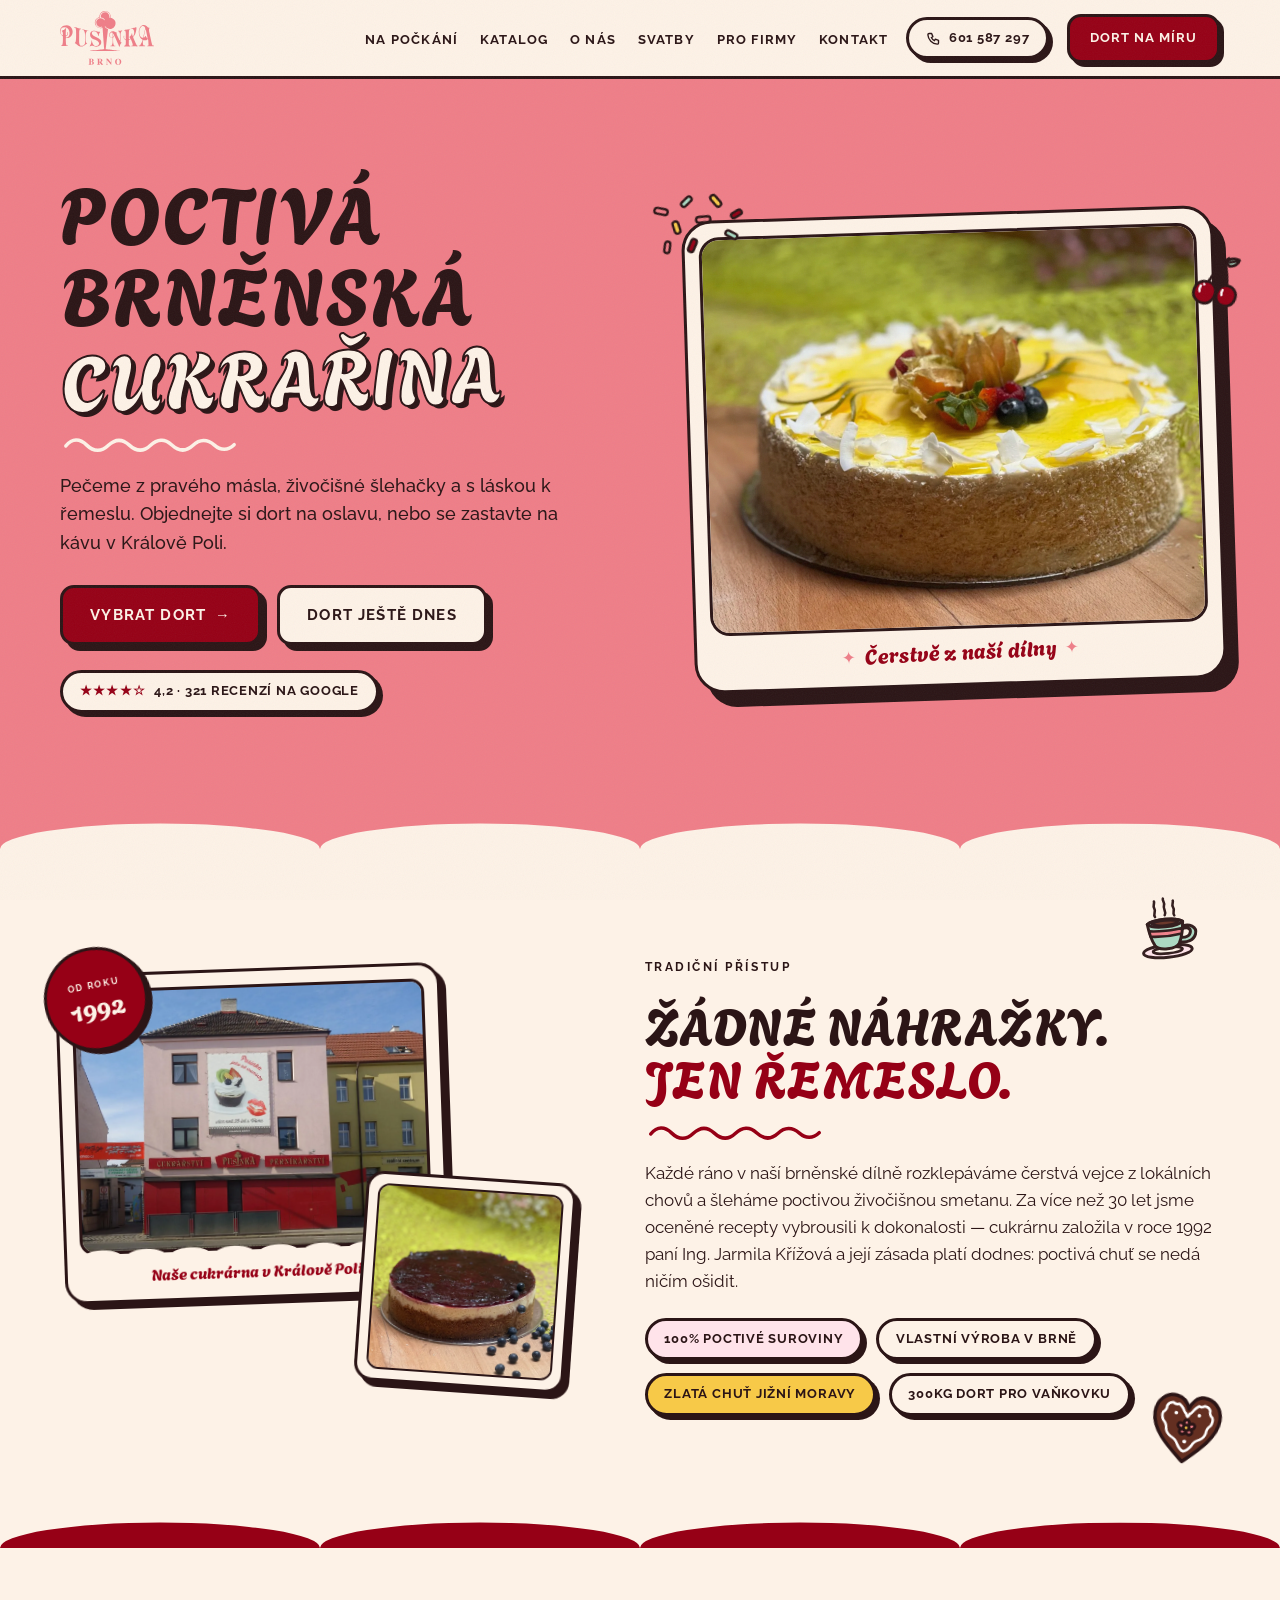
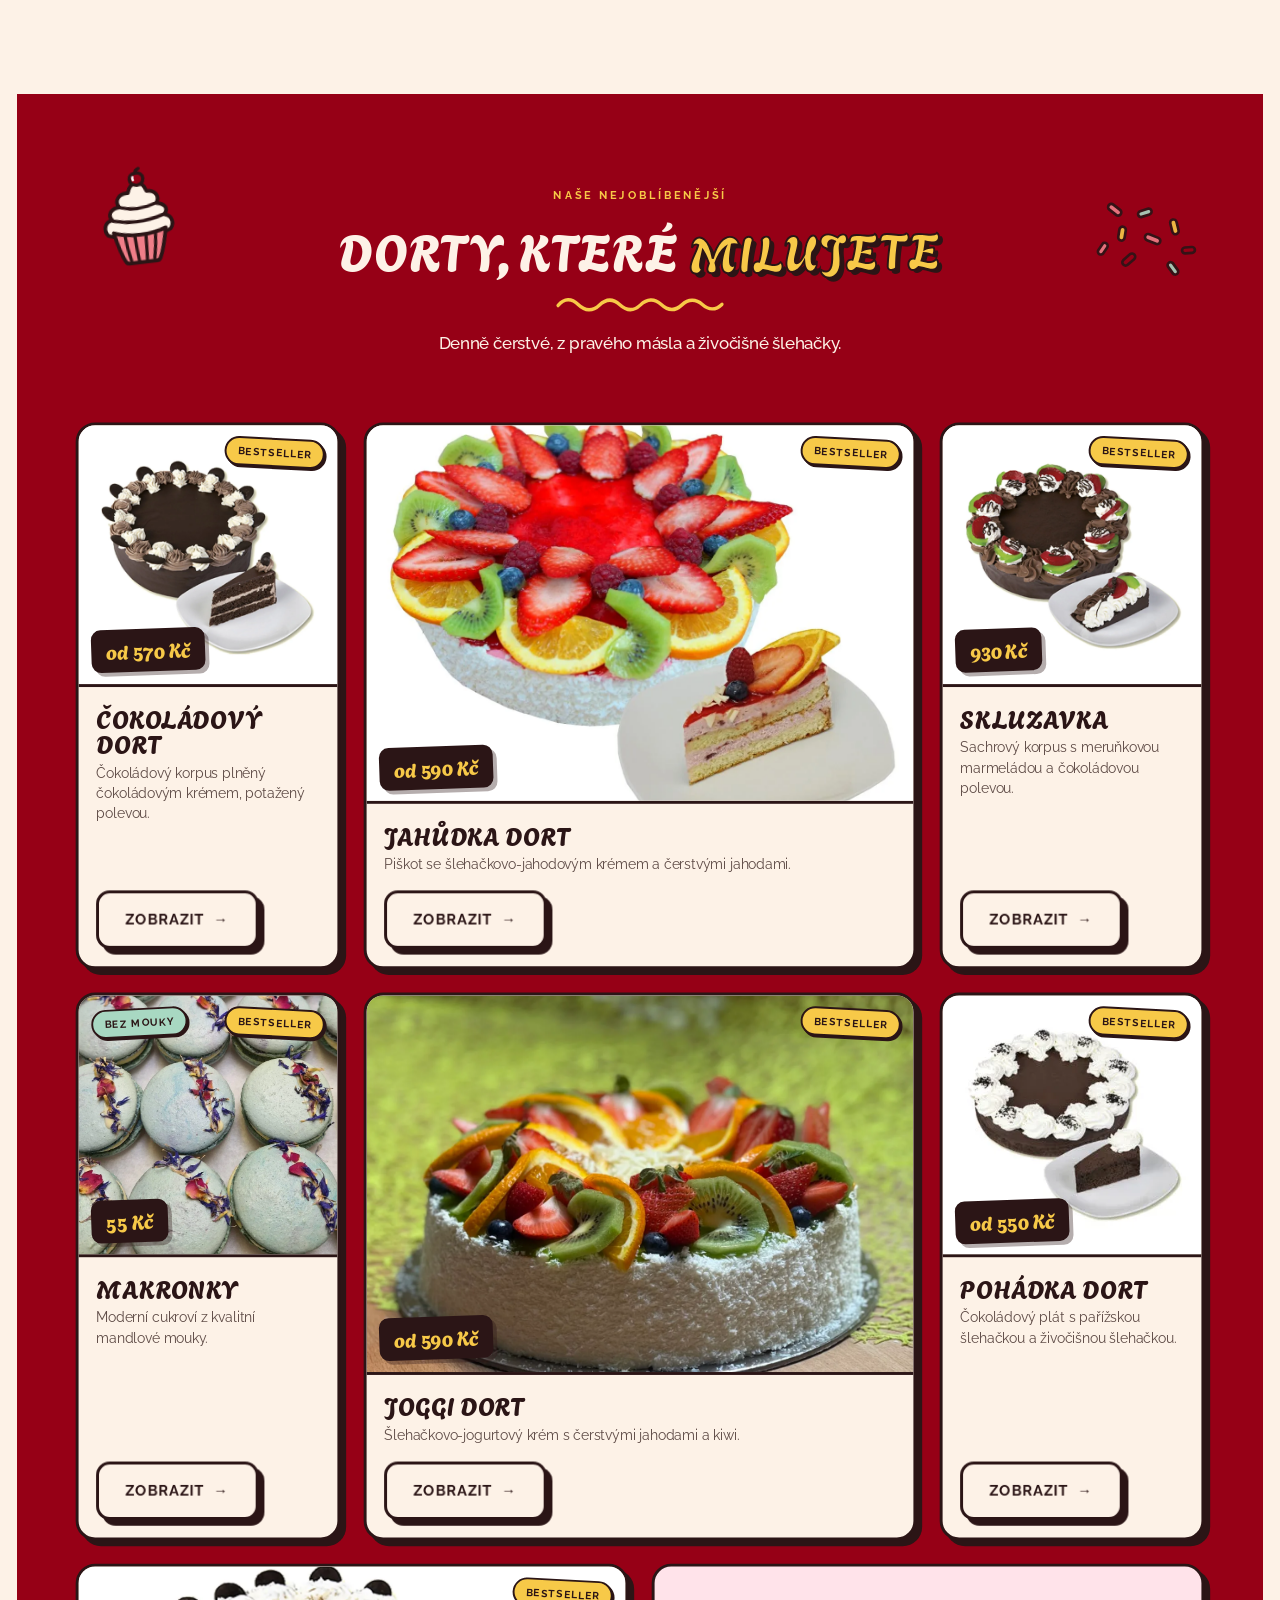
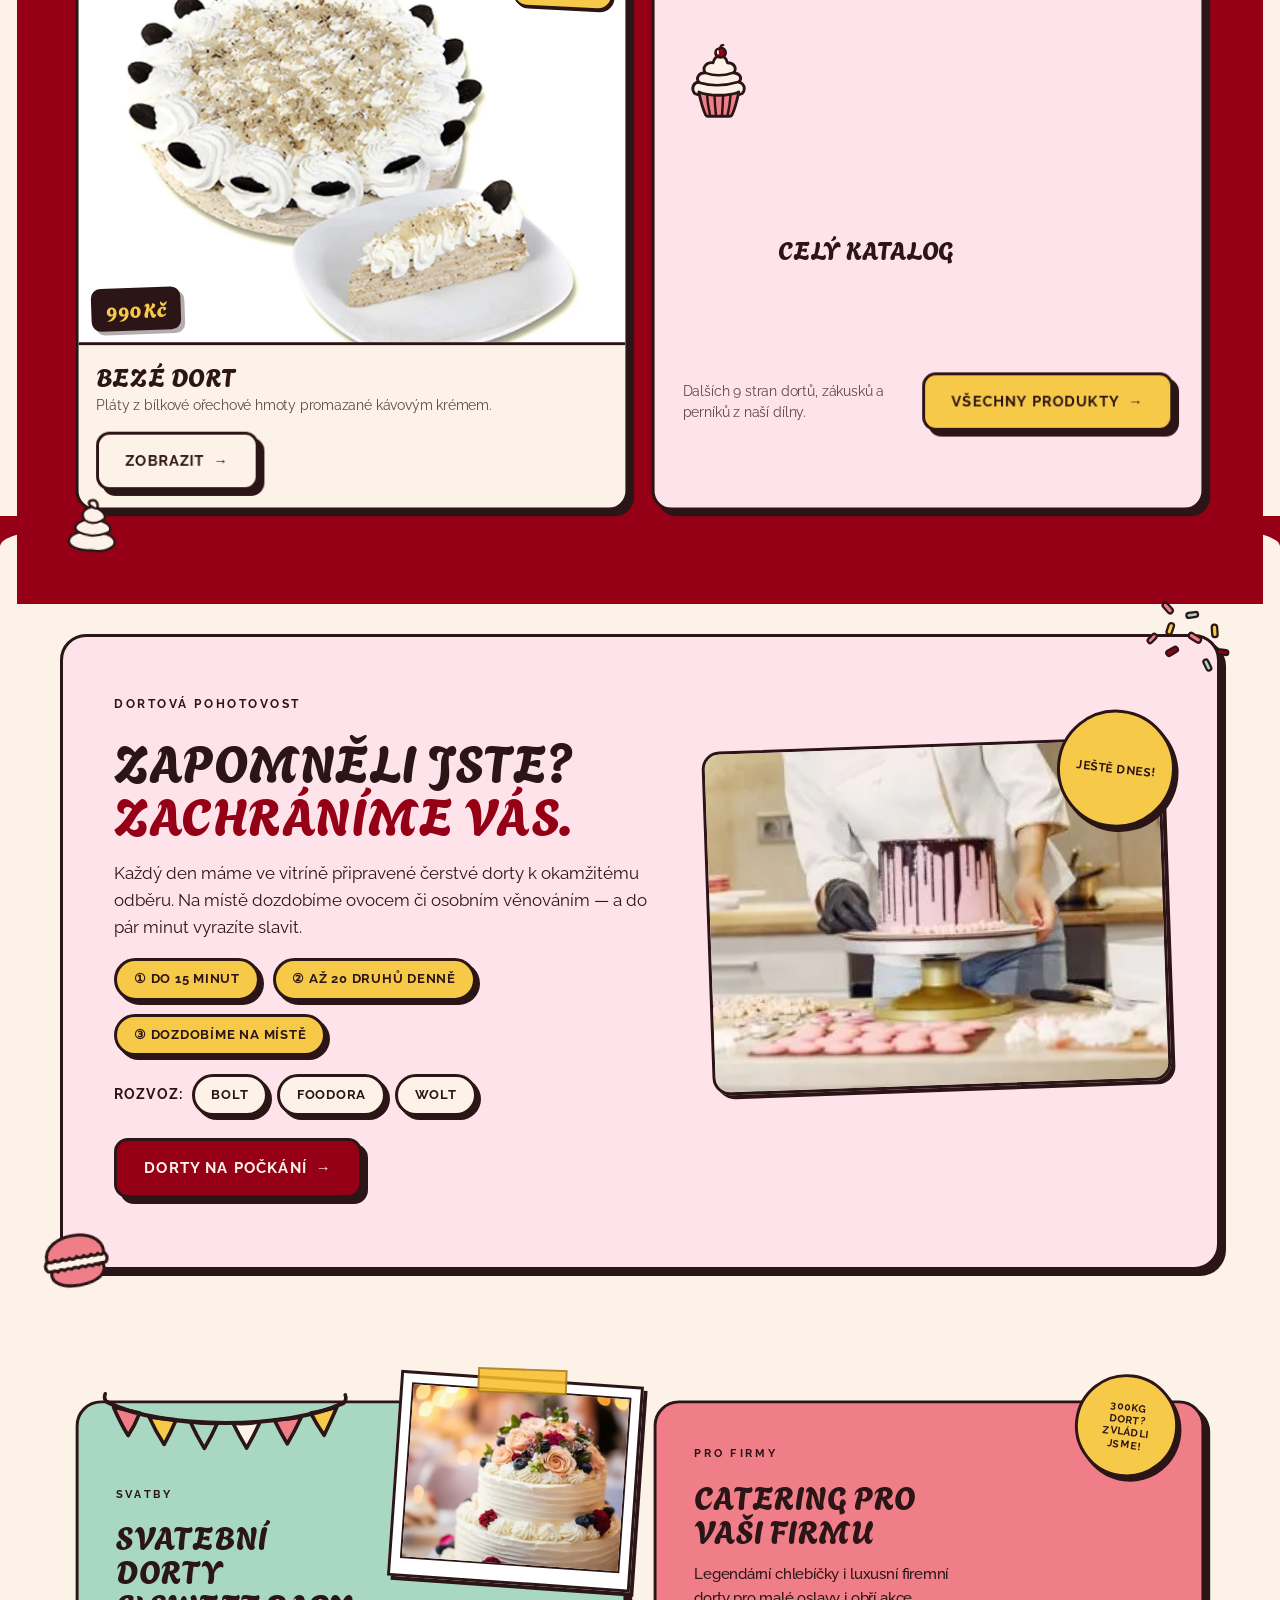
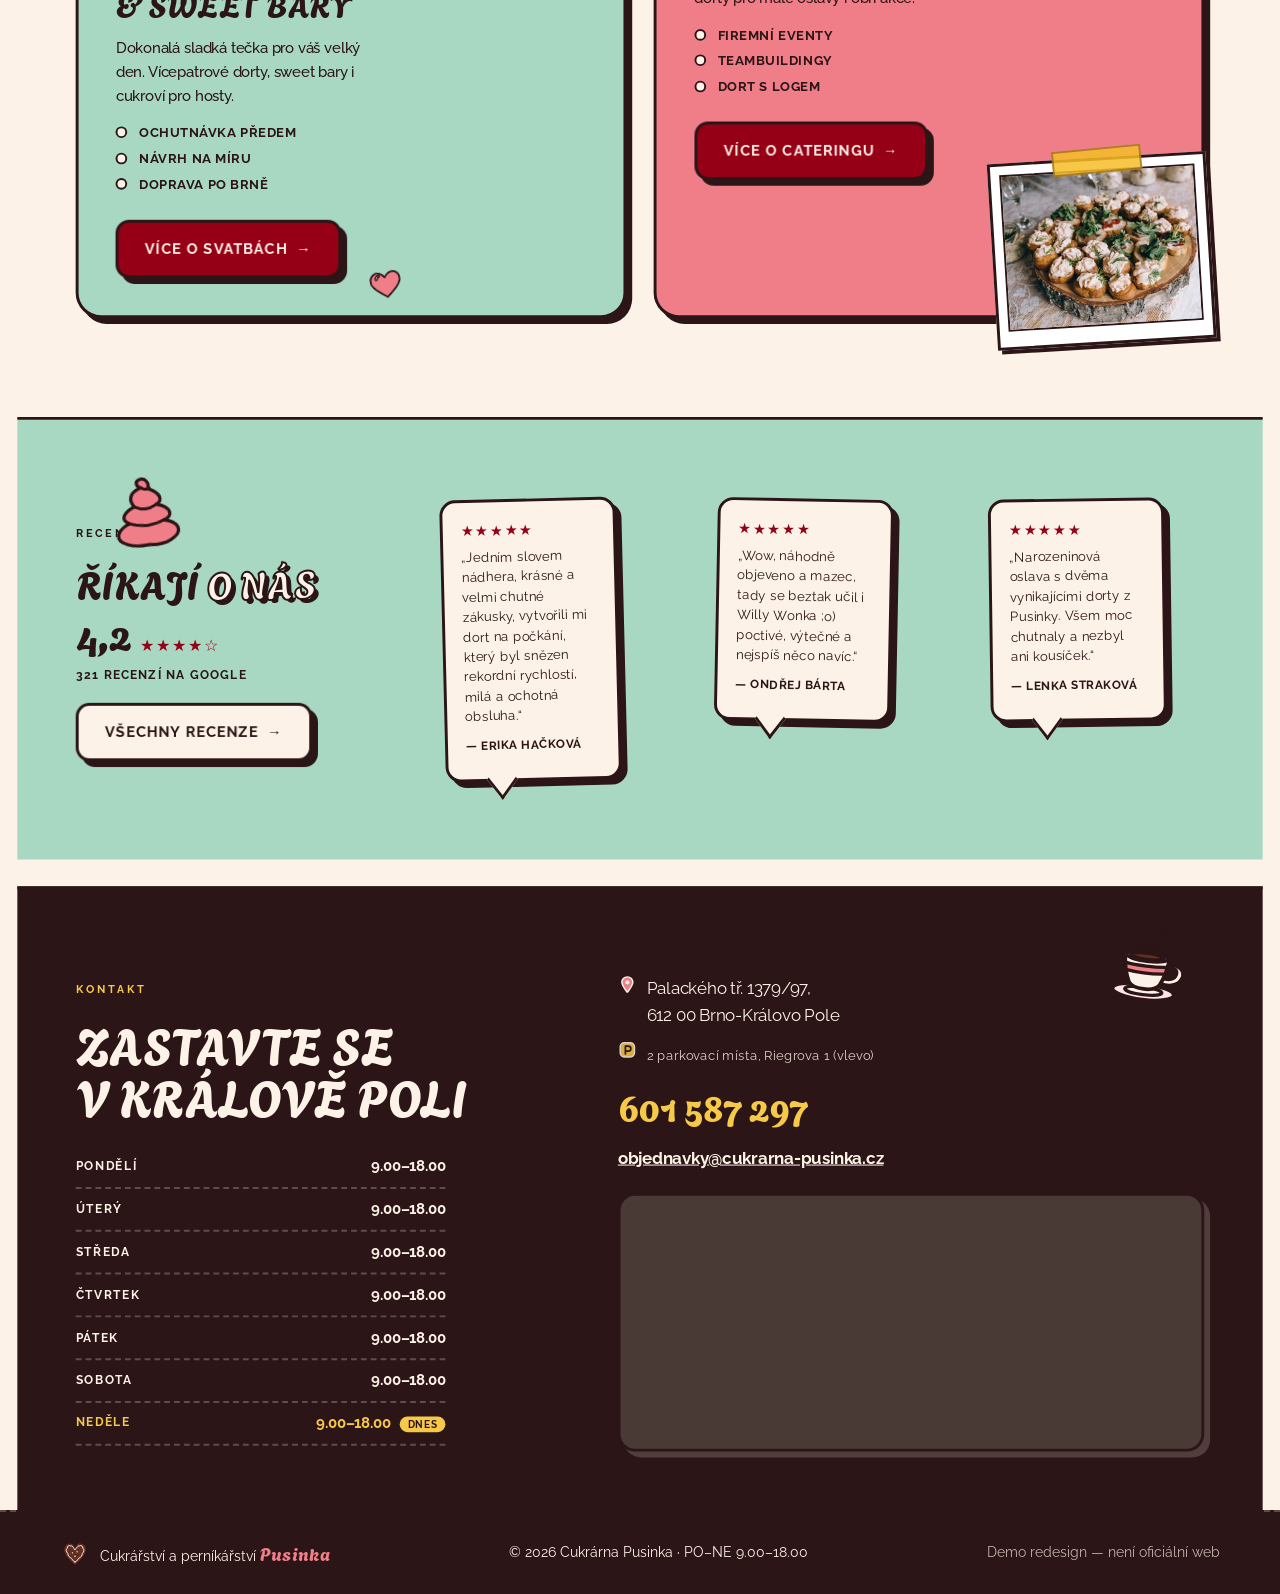
==== commit b989e2be: "redesign: product-first homepage pass - remove news ticker marquee and hero eyebrow chip - hero: lar" ====
--- a/index.html
+++ b/index.html
@@ -87,18 +87,12 @@
     <a class="m-phone" href="tel:+420601587297">☎ 601 587 297</a>
   </nav>
 
-  <div class="ticker" aria-hidden="true">
-    <div class="track">
-      <span>Novinky na léto: Matcha Latté <b class="star">✦</b> domácí limonády s novou chutí <span class="ico" aria-hidden="true"><svg><use href="#i-cherry"/></svg></span> Panna Cotta – malina a borůvka <span class="ico" aria-hidden="true"><svg><use href="#i-pusinka-cream"/></svg></span> Novinky na léto: Matcha Latté <b class="star">✦</b> domácí limonády s novou chutí <span class="ico" aria-hidden="true"><svg><use href="#i-cherry"/></svg></span> Panna Cotta – malina a borůvka <span class="ico" aria-hidden="true"><svg><use href="#i-pusinka-cream"/></svg></span></span>
-    </div>
-  </div>
-
   <main id="main">
     <section id="uvod" class="hero dots" aria-label="Úvod">
       <div class="container hero-grid">
         <div class="hero-copy">
-          <p class="rev" style="--d:0s"><span class="chip chip--pink eyebrow-chip">Brno-Královo Pole • od roku 1992</span></p>
           <h1 class="rev" style="--d:.08s">Poctivá brněnská<br><span class="outline-word">cukrařina</span></h1>
+          <span class="squiggle squiggle--hero rev" style="--d:.12s" aria-hidden="true"><svg viewBox="0 0 220 24" preserveAspectRatio="none"><path class="sq-path" d="M7 13 C15 4.5 24 4.6 32.5 12 C41 19.4 50.5 19.8 59 12.5 C67 5.6 76 5 84.5 12 C93 19 102 19.6 110.5 12.4 C118.5 5.6 128 4.8 136.5 11.8 C145 18.8 154 19.4 162.5 12.4 C170.5 5.8 180 5.4 188.5 12 C196 17.9 205 18.6 213 11.6" fill="none" stroke="#FDF2E7" stroke-width="4" stroke-linecap="round"/></svg></span>
           <p class="hero-sub rev" style="--d:.16s">Pečeme z pravého másla, živočišné šlehačky a s láskou k řemeslu. Objednejte si dort na oslavu, nebo se zastavte na kávu v Králově Poli.</p>
           <p class="hero-ctas rev" style="--d:.24s">
             <a class="btn btn--cherry" href="/404">Vybrat dort <span class="arr">→</span></a>
@@ -107,22 +101,13 @@
           <p class="rev" style="--d:.32s"><a class="chip trust-chip" href="/404"><b class="stars">★★★★☆</b> 4,2 · 321 recenzí na Google</a></p>
         </div>
         <div class="hero-stage">
-          <span class="doily" aria-hidden="true">
-            <svg viewBox="0 0 200 200">
-              <path d="M 188.0 100.0 A 14.5 14.5 0 0 1 184.4 124.8 A 14.5 14.5 0 0 1 174.0 147.6 A 14.5 14.5 0 0 1 157.6 166.5 A 14.5 14.5 0 0 1 136.6 180.0 A 14.5 14.5 0 0 1 112.5 187.1 A 14.5 14.5 0 0 1 87.5 187.1 A 14.5 14.5 0 0 1 63.4 180.0 A 14.5 14.5 0 0 1 42.4 166.5 A 14.5 14.5 0 0 1 26.0 147.6 A 14.5 14.5 0 0 1 15.6 124.8 A 14.5 14.5 0 0 1 12.0 100.0 A 14.5 14.5 0 0 1 15.6 75.2 A 14.5 14.5 0 0 1 26.0 52.4 A 14.5 14.5 0 0 1 42.4 33.5 A 14.5 14.5 0 0 1 63.4 20.0 A 14.5 14.5 0 0 1 87.5 12.9 A 14.5 14.5 0 0 1 112.5 12.9 A 14.5 14.5 0 0 1 136.6 20.0 A 14.5 14.5 0 0 1 157.6 33.5 A 14.5 14.5 0 0 1 174.0 52.4 A 14.5 14.5 0 0 1 184.4 75.2 A 14.5 14.5 0 0 1 188.0 100.0 Z" fill="#FFE3EA" stroke="#2B1516" stroke-width="3"/>
-              <circle cx="100" cy="100" r="72" fill="none" stroke="#2B1516" stroke-width="2" stroke-dasharray="1 7" stroke-linecap="round" opacity=".55"/>
-            </svg>
-          </span>
-          <div class="hero-cake" aria-hidden="true">
-            <img src="images/cake-jahudka.webp" alt="" width="460" height="460" fetchpriority="high">
-          </div>
-          <span class="badge-circle sticker stick-butter" aria-hidden="true">Z pravého másla!</span>
-          <span class="chip chip--cherry sticker stick-cherry" aria-hidden="true">Denně čerstvé</span>
+          <figure class="hero-frame">
+            <img src="images/real-pockani.webp" alt="Dort s mangovou polevou a čerstvým ovocem z cukrárny Pusinka" width="1300" height="1300" fetchpriority="high">
+            <figcaption class="hero-tag">Čerstvě z naší dílny</figcaption>
+          </figure>
           <span class="deco float-deco hero-sprinkles-1" aria-hidden="true"><svg><use href="#i-sprinkles"/></svg></span>
           <span class="deco float-deco hero-cherry" aria-hidden="true"><svg><use href="#i-cherry"/></svg></span>
-          <span class="deco float-deco hero-pusinka" aria-hidden="true"><svg><use href="#i-pusinka-cream"/></svg></span>
           <span class="spark spark-1" aria-hidden="true">✦</span>
-          <span class="spark spark-2" aria-hidden="true">✳</span>
         </div>
       </div>
     </section>
@@ -132,19 +117,16 @@
 
     <section id="tradice" class="story" aria-label="Tradiční přístup">
       <div class="container story-grid">
-        <div class="story-stage" aria-hidden="false">
-          <div class="pol-wrap pol-1">
-            <figure class="polaroid rev" style="--r:-4deg; --d:0s">
-              <img src="images/story-shop.webp" alt="Budova cukrárny Pusinka v Brně-Králově Poli" loading="lazy" width="1300" height="1107">
-              <figcaption>Naše cukrárna v Králově Poli</figcaption>
-            </figure>
-          </div>
-          <div class="pol-wrap pol-2">
-            <figure class="polaroid rev" style="--r:3deg; --d:.12s">
-              <img src="images/story-cake.webp" alt="Jahodový dort s čerstvým ovocem na stojanu" loading="lazy" width="867" height="1300">
-              <figcaption>Poctivé řemeslo od roku 1992</figcaption>
-            </figure>
-          </div>
+        <div class="story-stage">
+          <figure class="lace-frame rev" style="--d:0s">
+            <img src="images/story-shop.webp" alt="Budova cukrárny Pusinka v Brně-Králově Poli" loading="lazy" width="1300" height="1107">
+            <span class="lace-edge" aria-hidden="true"><svg viewBox="0 0 120 14" preserveAspectRatio="none"><path d="M0 14 A 7.5 11 0 0 1 15 14 A 7.5 11 0 0 1 30 14 A 7.5 11 0 0 1 45 14 A 7.5 11 0 0 1 60 14 A 7.5 11 0 0 1 75 14 A 7.5 11 0 0 1 90 14 A 7.5 11 0 0 1 105 14 A 7.5 11 0 0 1 120 14 Z" fill="#FDF2E7"/></svg></span>
+            <figcaption>Naše cukrárna v Králově Poli</figcaption>
+          </figure>
+          <figure class="inset-frame rev" style="--d:.12s">
+            <img src="images/real-karmelka.webp" alt="Dort z naší dílny" loading="lazy" width="1300" height="1300">
+          </figure>
+          <span class="seal" aria-hidden="true"><b>1992</b><i>od roku</i></span>
         </div>
         <div class="story-copy">
           <p class="rev" style="--d:0s"><span class="eyebrow">Tradiční přístup</span></p>
@@ -173,65 +155,100 @@
       <span class="deco float-deco best-pusinka" aria-hidden="true"><svg><use href="#i-pusinka-cream"/></svg></span>
       <div class="container">
         <div class="sec-head rev">
-          <p><span class="eyebrow on-dark">Bestsellery z vitríny</span></p>
-          <h2 class="on-dark">Mizí <span class="outline-word outline-butter">první</span></h2>
+          <p><span class="eyebrow on-dark">Naše nejoblíbenější</span></p>
+          <h2 class="on-dark">Dorty, které <span class="outline-word outline-butter">milujete</span></h2>
           <span class="squiggle squiggle--center" aria-hidden="true"><svg viewBox="0 0 220 24" preserveAspectRatio="none"><path class="sq-path" d="M7 13 C15 4.5 24 4.6 32.5 12 C41 19.4 50.5 19.8 59 12.5 C67 5.6 76 5 84.5 12 C93 19 102 19.6 110.5 12.4 C118.5 5.6 128 4.8 136.5 11.8 C145 18.8 154 19.4 162.5 12.4 C170.5 5.8 180 5.4 188.5 12 C196 17.9 205 18.6 213 11.6" fill="none" stroke="#F7C948" stroke-width="4" stroke-linecap="round"/></svg></span>
           <p class="sec-sub on-dark">Denně čerstvé, z pravého másla a živočišné šlehačky.</p>
         </div>
         <div class="cards">
-          <article class="card-cake rev" style="--tilt:-1deg; --d:0s">
-            <span class="flag">Bestseller</span>
-            <div class="ring"><img src="images/cake-cokoladovy.webp" alt="Čokoládový dort" loading="lazy" width="460" height="460"></div>
-            <h3>Čokoládový dort</h3>
-            <p>Čokoládový korpus plněný čokoládovým krémem, potažený čokoládovou polevou.</p>
-            <div class="card-foot"><span class="plate">od 570 Kč</span><a class="btn btn--cream btn-sm" href="/404">Zobrazit</a></div>
-          </article>
-          <article class="card-cake rev" style="--tilt:.8deg; --d:.06s">
-            <span class="flag">Bestseller</span>
-            <div class="ring"><img src="images/cake-jahudka.webp" alt="Jahůdka dort" loading="lazy" width="460" height="460"></div>
-            <h3>Jahůdka dort</h3>
-            <p>Piškotový korpus se šlehačkovo-jahodovým krémem a čerstvými jahodami.</p>
-            <div class="card-foot"><span class="plate">od 590 Kč</span><a class="btn btn--cream btn-sm" href="/404">Zobrazit</a></div>
-          </article>
-          <article class="card-cake rev" style="--tilt:-.6deg; --d:.12s">
-            <span class="flag">Bestseller</span>
-            <div class="ring"><img src="images/cake-skluzavka.webp" alt="Dort Skluzavka" loading="lazy" width="460" height="460"></div>
-            <h3>Skluzavka</h3>
-            <p>Sachrový korpus s meruňkovou marmeládou a čokoládovou polevou.</p>
-            <div class="card-foot"><span class="plate">930 Kč</span><a class="btn btn--cream btn-sm" href="/404">Zobrazit</a></div>
-          </article>
-          <article class="card-cake rev" style="--tilt:1.1deg; --d:.18s">
-            <span class="flag">Bestseller</span>
-            <span class="flag flag--second">Bez mouky</span>
-            <div class="ring"><img src="images/cake-makronky.webp" alt="Makronky" loading="lazy" width="293" height="460"></div>
-            <h3>Makronky</h3>
-            <p>Moderní, lahodné cukroví z kvalitní mandlové mouky.</p>
-            <div class="card-foot"><span class="plate">55 Kč</span><a class="btn btn--cream btn-sm" href="/404">Zobrazit</a></div>
-          </article>
-          <article class="card-cake rev" style="--tilt:.7deg; --d:0s">
-            <span class="flag">Bestseller</span>
-            <div class="ring"><img src="images/cake-joggi.webp" alt="Joggi dort" loading="lazy" width="460" height="460"></div>
-            <h3>Joggi dort</h3>
-            <p>Piškotový korpus se šlehačkovo-jogurtovým krémem, jahodami a kiwi.</p>
-            <div class="card-foot"><span class="plate">od 590 Kč</span><a class="btn btn--cream btn-sm" href="/404">Zobrazit</a></div>
-          </article>
-          <article class="card-cake has-egg rev" style="--tilt:-1.2deg; --d:.06s">
-            <span class="flag">Bestseller</span>
-            <div class="ring"><img src="images/cake-pohadka.webp" alt="Pohádka dort" loading="lazy" width="320" height="320"></div>
-            <h3>Pohádka dort</h3>
-            <p>Čokoládový plát s vrstvou pařížské šlehačky, zdobený živočišnou šlehačkou.</p>
-            <div class="card-foot"><span class="plate">od 550 Kč</span><a class="btn btn--cream btn-sm" href="/404">Zobrazit</a></div>
+          <article class="pcard rev" style="--tilt:-1deg; --d:0s">
+            <div class="pcard-media">
+              <img src="images/big-cokoladovy.webp" alt="Čokoládový dort" loading="lazy" width="1200" height="1200">
+              <span class="flag">Bestseller</span>
+              <span class="plate pcard-price">od 570 Kč</span>
+            </div>
+            <div class="pcard-body">
+              <h3>Čokoládový dort</h3>
+              <p>Čokoládový korpus plněný čokoládovým krémem, potažený polevou.</p>
+              <a class="btn btn--cream btn-sm" href="/404">Zobrazit <span class="arr">→</span></a>
+            </div>
+          </article>
+          <article class="pcard pcard--big rev" style="--tilt:0.8deg; --d:0.06s">
+            <div class="pcard-media">
+              <img src="images/big-jahudka.webp" alt="Jahůdka dort" loading="lazy" width="1200" height="1200">
+              <span class="flag">Bestseller</span>
+              <span class="plate pcard-price">od 590 Kč</span>
+            </div>
+            <div class="pcard-body">
+              <h3>Jahůdka dort</h3>
+              <p>Piškot se šlehačkovo-jahodovým krémem a čerstvými jahodami.</p>
+              <a class="btn btn--cream btn-sm" href="/404">Zobrazit <span class="arr">→</span></a>
+            </div>
+          </article>
+          <article class="pcard rev" style="--tilt:-0.6deg; --d:0.12s">
+            <div class="pcard-media">
+              <img src="images/big-skluzavka.webp" alt="Skluzavka" loading="lazy" width="1200" height="1200">
+              <span class="flag">Bestseller</span>
+              <span class="plate pcard-price">930 Kč</span>
+            </div>
+            <div class="pcard-body">
+              <h3>Skluzavka</h3>
+              <p>Sachrový korpus s meruňkovou marmeládou a čokoládovou polevou.</p>
+              <a class="btn btn--cream btn-sm" href="/404">Zobrazit <span class="arr">→</span></a>
+            </div>
+          </article>
+          <article class="pcard rev" style="--tilt:1.1deg; --d:0.18s">
+            <div class="pcard-media">
+              <img src="images/big-makronky.webp" alt="Makronky" loading="lazy" width="1200" height="1200">
+              <span class="flag">Bestseller</span>
+              <span class="flag flag--second">Bez mouky</span>
+              <span class="plate pcard-price">55 Kč</span>
+            </div>
+            <div class="pcard-body">
+              <h3>Makronky</h3>
+              <p>Moderní cukroví z kvalitní mandlové mouky.</p>
+              <a class="btn btn--cream btn-sm" href="/404">Zobrazit <span class="arr">→</span></a>
+            </div>
+          </article>
+          <article class="pcard pcard--big rev" style="--tilt:0.7deg; --d:0s">
+            <div class="pcard-media">
+              <img src="images/big-joggi.webp" alt="Joggi dort" loading="lazy" width="1200" height="1200">
+              <span class="flag">Bestseller</span>
+              <span class="plate pcard-price">od 590 Kč</span>
+            </div>
+            <div class="pcard-body">
+              <h3>Joggi dort</h3>
+              <p>Šlehačkovo-jogurtový krém s čerstvými jahodami a kiwi.</p>
+              <a class="btn btn--cream btn-sm" href="/404">Zobrazit <span class="arr">→</span></a>
+            </div>
+          </article>
+          <article class="pcard has-egg rev" style="--tilt:-1.2deg; --d:0.06s">
+            <div class="pcard-media">
+              <img src="images/cake-pohadka.webp" alt="Pohádka dort" loading="lazy" width="1200" height="1200">
+              <span class="flag">Bestseller</span>
+              <span class="plate pcard-price">od 550 Kč</span>
+            </div>
+            <div class="pcard-body">
+              <h3>Pohádka dort</h3>
+              <p>Čokoládový plát s pařížskou šlehačkou a živočišnou šlehačkou.</p>
+              <a class="btn btn--cream btn-sm" href="/404">Zobrazit <span class="arr">→</span></a>
+            </div>
             <span class="bubble egg" aria-hidden="true">Přes léto na dotaz! ☎ 601 587 297</span>
           </article>
-          <article class="card-cake rev" style="--tilt:.5deg; --d:.12s">
-            <span class="flag">Bestseller</span>
-            <div class="ring"><img src="images/cake-beze.webp" alt="Bezé dort" loading="lazy" width="460" height="460"></div>
-            <h3>Bezé dort</h3>
-            <p>Pláty z bílkové ořechové hmoty promazané kávovým krémem.</p>
-            <div class="card-foot"><span class="plate">990 Kč</span><a class="btn btn--cream btn-sm" href="/404">Zobrazit</a></div>
-          </article>
-          <a class="card-cake card-more rev" href="/404" style="--tilt:-.8deg; --d:.18s">
-            <span class="more-big">+</span>
+          <article class="pcard pcard--big rev" style="--tilt:0.5deg; --d:0.12s">
+            <div class="pcard-media">
+              <img src="images/big-beze.webp" alt="Bezé dort" loading="lazy" width="1200" height="1200">
+              <span class="flag">Bestseller</span>
+              <span class="plate pcard-price">990 Kč</span>
+            </div>
+            <div class="pcard-body">
+              <h3>Bezé dort</h3>
+              <p>Pláty z bílkové ořechové hmoty promazané kávovým krémem.</p>
+              <a class="btn btn--cream btn-sm" href="/404">Zobrazit <span class="arr">→</span></a>
+            </div>
+          </article>
+          <a class="pcard pcard--more rev" href="/404" style="--tilt:-.8deg; --d:.18s">
+            <span class="more-ico" aria-hidden="true"><svg><use href="#i-cupcake"/></svg></span>
             <h3>Celý katalog</h3>
             <p>Dalších 9 stran dortů, zákusků a perníků z naší dílny.</p>
             <span class="btn btn--butter btn-sm">Všechny produkty <span class="arr">→</span></span>
@@ -275,7 +292,12 @@
           <div class="pbanner-copy">
             <p><span class="eyebrow">Svatby</span></p>
             <h2>Svatební dorty<br>&amp; sweet bary</h2>
-            <p>Dokonalá sladká tečka pro váš velký den.</p>
+            <p>Dokonalá sladká tečka pro váš velký den. Vícepatrové dorty, sweet bary i cukroví pro hosty.</p>
+            <ul class="pb-list">
+              <li>Ochutnávka předem</li>
+              <li>Návrh na míru</li>
+              <li>Doprava po Brně</li>
+            </ul>
             <a class="btn btn--cherry" href="/404">Více o svatbách <span class="arr">→</span></a>
           </div>
           <figure class="pbanner-photo" aria-hidden="true">
@@ -288,6 +310,11 @@
             <p><span class="eyebrow">Pro firmy</span></p>
             <h2>Catering pro<br>vaši firmu</h2>
             <p>Legendární chlebíčky i luxusní firemní dorty pro malé oslavy i obří akce.</p>
+            <ul class="pb-list">
+              <li>Firemní eventy</li>
+              <li>Teambuildingy</li>
+              <li>Dort s logem</li>
+            </ul>
             <a class="btn btn--cherry" href="/404">Více o cateringu <span class="arr">→</span></a>
           </div>
           <figure class="pbanner-photo pbanner-photo--alt" aria-hidden="true">
@@ -299,28 +326,27 @@
     </section>
     <section id="recenze" class="reviews" aria-label="Recenze">
       <span class="deco float-deco rev-pusinka" aria-hidden="true"><svg><use href="#i-pusinka-pink"/></svg></span>
-      <span class="deco float-deco rev-macaron" aria-hidden="true"><svg><use href="#i-macaron"/></svg></span>
-      <div class="container">
-        <div class="sec-head rev">
+      <div class="container reviews-grid">
+        <div class="reviews-aside rev">
           <p><span class="eyebrow">Recenze</span></p>
           <h2>Říkají <span class="outline-word outline-cream">o nás</span></h2>
-          <span class="squiggle squiggle--center" aria-hidden="true"><svg viewBox="0 0 220 24" preserveAspectRatio="none"><path class="sq-path" d="M7 13 C15 4.5 24 4.6 32.5 12 C41 19.4 50.5 19.8 59 12.5 C67 5.6 76 5 84.5 12 C93 19 102 19.6 110.5 12.4 C118.5 5.6 128 4.8 136.5 11.8 C145 18.8 154 19.4 162.5 12.4 C170.5 5.8 180 5.4 188.5 12 C196 17.9 205 18.6 213 11.6" fill="none" stroke="#960016" stroke-width="4" stroke-linecap="round"/></svg></span>
-          <p class="rating-row"><span class="badge-circle rating-badge">Google<br>4,2★<br>321 recenzí</span></p>
+          <p class="reviews-score"><b>4,2</b><span class="stars-row" aria-hidden="true">★★★★☆</span><span class="score-note">321 recenzí na Google</span></p>
+          <a class="btn btn--cream btn-sm" href="/404">Všechny recenze <span class="arr">→</span></a>
         </div>
         <div class="bubbles">
           <blockquote class="bubble rev" style="--r:-1.4deg; --d:0s">
             <p class="stars-row" aria-label="5 hvězdiček">★★★★★</p>
-            <p>„Jedním slovem nádhera, krásné a velmi chutné zákusky, vytvořili mi dort na počkání, který byl snězen rekordní rychlostí, milá a ochotná obsluha. Určitě doporučuji"</p>
+            <p>„Jedním slovem nádhera, krásné a velmi chutné zákusky, vytvořili mi dort na počkání, který byl snězen rekordní rychlostí, milá a ochotná obsluha.“</p>
             <footer>— Erika Hačková</footer>
           </blockquote>
           <blockquote class="bubble rev" style="--r:1.1deg; --d:.08s">
             <p class="stars-row" aria-label="5 hvězdiček">★★★★★</p>
-            <p>„Wow, náhodně objeveno a mazec, tady se beztak učil i Willy Wonka ;o) poctivé, výtečné a nejspíš něco navíc, asi nějaké tajemství, děkuji (o;"</p>
+            <p>„Wow, náhodně objeveno a mazec, tady se beztak učil i Willy Wonka ;o) poctivé, výtečné a nejspíš něco navíc.“</p>
             <footer>— Ondřej Bárta</footer>
           </blockquote>
           <blockquote class="bubble rev" style="--r:-.8deg; --d:.16s">
             <p class="stars-row" aria-label="5 hvězdiček">★★★★★</p>
-            <p>„Dnes jsme měli narozeninovou oslavu s dvěma prostě vynikajícími dorty z Pusinky. Všem moc chutnaly a nezbyl ani kousíček. Moc doporučuji a děkuji."</p>
+            <p>„Narozeninová oslava s dvěma vynikajícími dorty z Pusinky. Všem moc chutnaly a nezbyl ani kousíček.“</p>
             <footer>— Lenka Straková</footer>
           </blockquote>
         </div>
--- a/css/styles.css
+++ b/css/styles.css
@@ -509,53 +509,52 @@
   place-items: center;
   min-height: 380px;
 }
-.doily {
-  position: absolute;
-  width: min(475px, 92vw);
-  aspect-ratio: 1;
-  z-index: 0;
-  transform: rotate(-4deg);
-}
-.doily svg { width: 100%; height: 100%; display: block; filter: drop-shadow(8px 9px 0 rgba(43, 21, 22, .22)); }
-.hero-cake {
+/* velká zdobená fotka v komiksovém rámu */
+.hero-frame {
   position: relative;
   z-index: 1;
-  width: min(400px, 78vw);
-  aspect-ratio: 1;
-  border-radius: 50%;
-  border: 7px solid var(--ink);
-  box-shadow: inset 0 0 0 6px var(--cream), 10px 12px 0 rgba(43, 21, 22, .28);
-  overflow: hidden;
-  background: #fff;
-  display: grid;
-  place-items: center;
-  animation: sway 5.5s ease-in-out infinite alternate;
-  transition: transform .35s var(--spring);
-}
-.hero-cake:hover { transform: scale(1.04) rotate(2deg); }
-.hero-cake img {
-  width: 86%;
-  height: 86%;
-  object-fit: contain;
+  margin: 0;
+  width: min(540px, 100%);
+  background: var(--cream);
+  border: var(--ol);
+  border-radius: 30px;
+  box-shadow: 12px 14px 0 var(--ink);
+  padding: .85rem .85rem 3.4rem;
+  transform: rotate(-1.8deg);
+  transition: transform .45s var(--spring), box-shadow .45s var(--spring);
+}
+.hero-frame:hover {
+  transform: rotate(0deg) translateY(-6px);
+  box-shadow: 16px 18px 0 var(--ink);
+}
+.hero-frame img {
+  width: 100%;
+  aspect-ratio: 5 / 4;
+  object-fit: cover;
+  border: var(--ol);
+  border-radius: 20px;
+}
+.hero-tag {
+  position: absolute;
+  left: 50%;
+  bottom: .95rem;
+  transform: translateX(-50%) rotate(-1deg);
+  white-space: nowrap;
+  font-family: var(--agbalumo);
+  font-size: 1.32rem;
+  color: var(--cherry);
+  letter-spacing: .01em;
+}
+.hero-tag::before,
+.hero-tag::after {
+  content: '✦';
+  color: var(--pink);
+  font-size: .8em;
+  margin: 0 .5rem;
+  vertical-align: .1em;
 }
 
 .sticker { position: absolute; z-index: 3; }
-.stick-butter {
-  top: 2%;
-  right: 4%;
-  --r: 9deg;
-  transform: rotate(9deg);
-  animation: bob 5.4s ease-in-out infinite;
-}
-.stick-cherry {
-  bottom: 6%;
-  left: 2%;
-  --r: -7deg;
-  transform: rotate(-7deg);
-  background: var(--cherry);
-  color: var(--cream);
-  animation: bob 6.2s ease-in-out infinite reverse;
-}
 .spark {
   position: absolute;
   font-family: var(--agbalumo);
@@ -569,9 +568,10 @@
 
 @media (max-width: 900px) {
   .hero-grid { grid-template-columns: 1fr; }
-  .hero-stage { min-height: 0; margin-top: .5rem; }
+  .hero-stage { min-height: 0; margin-top: 1.5rem; }
   .spark { display: none; }
-  .stick-butter { width: 96px; height: 96px; font-size: .64rem; top: -4%; }
+  .hero-frame { padding-bottom: 3rem; transform: rotate(-1.2deg); }
+  .hero-tag { font-size: 1.1rem; }
 }
 
 /* ---------- Story / Tradice ---------- */
@@ -584,23 +584,103 @@
 }
 .story-stage {
   position: relative;
-  min-height: 460px;
-}
-.pol-wrap { margin: 0; }
-.pol-wrap .polaroid { margin: 0; }
-.pol-1 {
-  position: absolute;
-  top: 0;
-  left: 0;
-  width: min(340px, 62%);
+  min-height: 430px;
+  display: flex;
+  align-items: flex-start;
+}
+.lace-frame {
+  position: relative;
+  margin: 0;
+  width: min(400px, 74%);
+  background: var(--cream);
+  border: var(--ol);
+  border-radius: 22px;
+  box-shadow: var(--shadow);
+  padding: .8rem .8rem 2.9rem;
+  transform: rotate(-2deg);
+  transition: transform .4s var(--spring);
   z-index: 2;
 }
-.pol-2 {
-  position: absolute;
-  right: 0;
-  bottom: 0;
-  width: min(300px, 56%);
-}
+.lace-frame:hover { transform: rotate(0deg) translateY(-5px); }
+.lace-frame img {
+  width: 100%;
+  aspect-ratio: 4 / 3;
+  object-fit: cover;
+  border: var(--ol);
+  border-radius: 14px;
+}
+.lace-edge {
+  position: absolute;
+  left: .8rem;
+  right: .8rem;
+  bottom: 2.55rem;
+  height: 13px;
+  line-height: 0;
+  pointer-events: none;
+}
+.lace-edge svg { width: 100%; height: 100%; display: block; }
+.lace-frame figcaption {
+  position: absolute;
+  left: 0; right: 0; bottom: .8rem;
+  text-align: center;
+  font-family: var(--agbalumo);
+  font-size: 1.02rem;
+  color: var(--cherry);
+}
+.inset-frame {
+  position: absolute;
+  right: 2%;
+  bottom: 3%;
+  margin: 0;
+  width: 44%;
+  max-width: 210px;
+  background: var(--cream);
+  border: var(--ol);
+  border-radius: 18px;
+  box-shadow: var(--shadow);
+  padding: .55rem;
+  transform: rotate(4deg);
+  transition: transform .4s var(--spring);
+  z-index: 3;
+}
+.inset-frame:hover { transform: rotate(1deg) scale(1.04); }
+.inset-frame img {
+  width: 100%;
+  aspect-ratio: 1;
+  object-fit: cover;
+  border: 2px solid var(--ink);
+  border-radius: 12px;
+}
+/* pecet od roku 1992 */
+.seal {
+  position: absolute;
+  left: -3%;
+  top: -5%;
+  z-index: 4;
+  display: flex;
+  flex-direction: column-reverse;
+  align-items: center;
+  justify-content: center;
+  width: 104px;
+  height: 104px;
+  border-radius: 50%;
+  background: var(--cherry);
+  color: var(--cream);
+  border: var(--ol);
+  box-shadow: var(--shadow-sm);
+  transform: rotate(-11deg);
+  text-align: center;
+}
+.seal b { font-family: var(--agbalumo); font-weight: 400; font-size: 1.62rem; line-height: 1; }
+.seal i {
+  font-style: normal;
+  font-weight: 700;
+  font-size: .58rem;
+  text-transform: uppercase;
+  letter-spacing: .18em;
+  margin-bottom: .1rem;
+}
+
 .accent-cherry { color: var(--cherry); }
 .chip-list {
   display: flex;
@@ -627,61 +707,75 @@
 }
 .cards {
   display: grid;
-  grid-template-columns: repeat(auto-fit, minmax(235px, 1fr));
-  gap: 1.6rem;
-  row-gap: 4.2rem;
-}
-.card-cake {
+  grid-template-columns: repeat(4, 1fr);
+  gap: 1.5rem;
+}
+.pcard {
   position: relative;
   display: flex;
   flex-direction: column;
   background: var(--cream);
   border: var(--ol);
-  border-radius: 18px;
+  border-radius: 20px;
   box-shadow: var(--shadow);
-  padding: 4.6rem 1.2rem 1.2rem;
-  text-align: center;
+  overflow: hidden;
+  text-decoration: none;
+  color: inherit;
   transform: rotate(var(--tilt, 0deg));
-  transition: transform .3s var(--spring), box-shadow .3s var(--spring);
-}
-.card-cake:hover {
-  transform: rotate(var(--tilt, 0deg)) translateY(-8px);
-  box-shadow: 8px 10px 0 var(--ink);
-}
-.card-cake .ring {
-  position: absolute;
-  top: -66px;
-  left: 50%;
-  transform: translateX(-50%);
-  width: 132px;
-  height: 132px;
-  border-radius: 50%;
-  border: var(--ol);
+  transition: transform .35s var(--spring), box-shadow .35s var(--spring);
+}
+.pcard:hover {
+  transform: rotate(0deg) translateY(-8px);
+  box-shadow: 10px 12px 0 var(--ink);
+  z-index: 4;
+}
+/* velké karty zabírají 2 sloupce */
+.pcard--big { grid-column: span 2; }
+
+.pcard-media {
+  position: relative;
+  border-bottom: var(--ol);
   background: #fff;
   overflow: hidden;
-  display: grid;
-  place-items: center;
-  box-shadow: var(--shadow-sm);
-  transition: transform .35s var(--spring);
-}
-.card-cake .ring img { width: 88%; height: 88%; object-fit: contain; transition: transform .35s var(--spring); }
-.card-cake:hover .ring { transform: translateX(-50%) rotate(6deg) scale(1.06); }
-.card-cake:hover .ring img { transform: rotate(8deg); }
-.card-cake h3 { margin-bottom: .35em; }
-.card-cake p { font-size: .86rem; line-height: 1.5; margin-bottom: 1rem; }
-.card-foot {
-  margin-top: auto;
-  display: flex;
-  align-items: center;
-  justify-content: space-between;
-  gap: .8rem;
-}
-.btn-sm { padding: .6rem 1.05rem; font-size: .78rem; box-shadow: var(--shadow-sm); }
+}
+.pcard-media img {
+  width: 100%;
+  aspect-ratio: 1;
+  object-fit: cover;
+  transition: transform .5s var(--spring);
+}
+.pcard--big .pcard-media img { aspect-ratio: 16 / 11; }
+.pcard:hover .pcard-media img { transform: scale(1.06); }
+
+.pcard-body {
+  display: flex;
+  flex-direction: column;
+  flex: 1;
+  padding: 1.1rem 1.15rem 1.15rem;
+}
+.pcard-body h3 { margin-bottom: .3em; }
+.pcard-body p {
+  font-size: .87rem;
+  line-height: 1.5;
+  margin-bottom: 1rem;
+  color: #5d4a45;
+}
+.pcard-body .btn { align-self: flex-start; margin-top: auto; }
+
+.pcard-price {
+  position: absolute;
+  left: .8rem;
+  bottom: .8rem;
+  z-index: 2;
+  font-size: 1.28rem;
+  box-shadow: 4px 4px 0 rgba(43, 21, 22, .35);
+}
+
 .flag {
   position: absolute;
   z-index: 3;
-  top: -12px;
-  right: 10px;
+  top: .8rem;
+  right: .8rem;
   background: var(--butter);
   border: 2px solid var(--ink);
   border-radius: 999px;
@@ -690,27 +784,29 @@
   font-size: .66rem;
   text-transform: uppercase;
   letter-spacing: .08em;
-  padding: .28rem .7rem;
+  padding: .3rem .72rem;
   transform: rotate(3deg);
 }
 .flag--second {
   right: auto;
-  left: 14px;
+  left: .8rem;
+  top: .8rem;
   background: var(--pistachio);
   transform: rotate(-3deg);
 }
+
 /* easter egg bublina (Pohádka) */
 .egg {
   position: absolute;
-  top: -46px;
+  top: -14px;
   left: 50%;
   width: max-content;
   max-width: 210px;
-  margin-left: -20px;
-  padding: .6rem .9rem 0.7rem;
+  margin-left: -30px;
+  padding: .6rem .9rem .7rem;
   font-size: .78rem;
   font-weight: 700;
-  z-index: 3;
+  z-index: 6;
   transform: rotate(-3deg) scale(0);
   transform-origin: bottom left;
   transition: transform .35s var(--spring);
@@ -718,28 +814,48 @@
 }
 .has-egg:hover .egg,
 .has-egg:focus-within .egg { transform: rotate(-3deg) scale(1); }
+
 /* CTA karta */
-.card-more {
-  justify-content: center;
-  align-items: center;
-  gap: .4rem;
-  text-decoration: none;
+.pcard--more {
+  grid-column: span 2;
+  flex-direction: row;
+  align-items: center;
+  flex-wrap: wrap;
+  gap: .2rem 1.5rem;
   background: var(--pink-light);
-  padding-top: 1.2rem;
-}
-.more-big {
-  font-family: var(--agbalumo);
-  font-size: 3.4rem;
-  line-height: 1;
-  color: var(--cherry);
-}
-.card-more .btn { margin-top: .4rem; }
-
+  padding: 1.6rem 1.8rem;
+}
+.more-ico { width: 74px; height: 88px; line-height: 0; flex-shrink: 0; }
+.more-ico svg { width: 100%; height: 100%; }
+.pcard--more h3 { width: 100%; margin: 0 0 .15em; padding-left: calc(74px + 1.5rem); }
+.pcard--more p {
+  flex: 1;
+  min-width: 190px;
+  font-size: .88rem;
+  margin: 0;
+  color: #5d4a45;
+}
+.pcard--more .btn { margin: 0; flex-shrink: 0; }
+
+@media (max-width: 1080px) {
+  .cards { grid-template-columns: repeat(2, 1fr); }
+  .pcard--big { grid-column: span 2; }
+}
+@media (max-width: 640px) {
+  .cards { grid-template-columns: 1fr; gap: 1.6rem; }
+  .pcard--big, .pcard--more { grid-column: span 1; }
+  .pcard--big .pcard-media img { aspect-ratio: 1; }
+  .pcard--more { flex-direction: column; align-items: flex-start; gap: .5rem; }
+  .pcard--more h3 { padding-left: 0; }
+  .pcard--more .btn { margin-top: .6rem; }
+}
 @media (max-width: 900px) {
   .story-grid { grid-template-columns: 1fr; }
-  .story-stage { min-height: 0; height: auto; display: grid; grid-template-columns: 1fr 1fr; gap: 1rem; align-items: start; }
-  .pol-1, .pol-2 { position: static; width: 100%; }
-  .cards { row-gap: 4.6rem; }
+  .story-stage { min-height: 0; padding-bottom: 2.5rem; }
+  .lace-frame { width: min(400px, 84%); }
+  .inset-frame { width: 40%; bottom: -1rem; right: 0; }
+  .seal { width: 88px; height: 88px; top: -4%; }
+  .seal b { font-size: 1.35rem; }
 }
 
 /* ---------- Dorty na počkání ---------- */
@@ -814,6 +930,32 @@
 .pbanner-copy h2 { font-size: clamp(1.7rem, 2.6vw, 2.2rem); }
 .pbanner-copy p { font-weight: 500; font-size: .95rem; }
 .pbanner-copy .btn { margin-top: .5rem; }
+.pb-list {
+  list-style: none;
+  margin: 0 0 1.1rem;
+  padding: 0;
+  display: grid;
+  gap: .35rem;
+}
+.pb-list li {
+  position: relative;
+  padding-left: 1.5rem;
+  font-weight: 700;
+  font-size: .82rem;
+  text-transform: uppercase;
+  letter-spacing: .06em;
+}
+.pb-list li::before {
+  content: '';
+  position: absolute;
+  left: 0;
+  top: .32em;
+  width: 12px;
+  height: 12px;
+  border-radius: 50%;
+  background: var(--cream);
+  border: 2.5px solid var(--ink);
+}
 /* fotka jako nalepená momentka s páskou, vykukuje přes okraj karty */
 .pbanner-photo {
   position: absolute;
@@ -910,35 +1052,61 @@
   position: relative;
   background: var(--pistachio);
   border-top: var(--ol);
-  padding-block: clamp(3.5rem, 7vw, 5.5rem);
+  padding-block: clamp(2.8rem, 5vw, 4rem);
 }
 .outline-cream {
   color: var(--cream);
   -webkit-text-stroke: 2px var(--ink);
   text-shadow: 4px 4px 0 var(--ink);
 }
-.reviews .sec-head { margin-bottom: 3rem; }
-.rating-row { display: flex; justify-content: center; margin-top: 1rem; }
-.rating-badge {
-  transform: rotate(-4deg);
-  font-family: var(--raleway);
-  animation: bob 6s ease-in-out infinite;
-  --r: -4deg;
+.reviews-grid {
+  display: grid;
+  grid-template-columns: minmax(230px, .8fr) 2.2fr;
+  gap: clamp(1.6rem, 3vw, 3rem);
+  align-items: center;
+}
+.reviews-aside h2 { margin-bottom: .3em; font-size: clamp(1.8rem, 3.2vw, 2.5rem); }
+.reviews-score {
+  display: flex;
+  flex-wrap: wrap;
+  align-items: baseline;
+  gap: .5rem;
+  margin-bottom: 1.1rem;
+}
+.reviews-score b {
+  font-family: var(--agbalumo);
+  font-weight: 400;
+  font-size: 2.6rem;
+  line-height: 1;
+}
+.reviews-score .stars-row { color: var(--cherry); letter-spacing: .08em; font-size: 1.05rem; }
+.score-note {
+  flex-basis: 100%;
+  font-weight: 700;
+  font-size: .74rem;
+  text-transform: uppercase;
+  letter-spacing: .12em;
 }
 .bubbles {
   display: grid;
   grid-template-columns: repeat(3, 1fr);
-  gap: 1.8rem;
+  gap: 1.2rem;
   align-items: start;
 }
 .bubble .stars-row {
   color: var(--cherry);
   letter-spacing: .14em;
-  font-size: 1.05rem;
-  margin-bottom: .5rem;
-}
-.bubble p { font-size: .92rem; line-height: 1.55; }
-.bubble footer { font-weight: 700; font-size: .85rem; text-transform: uppercase; letter-spacing: .06em; }
+  font-size: .92rem;
+  margin-bottom: .4rem;
+}
+.bubble { padding: 1.1rem 1.15rem 1.5rem; border-radius: 16px; }
+.bubble p { font-size: .85rem; line-height: 1.5; margin-bottom: .7rem; }
+.bubble footer { font-weight: 700; font-size: .76rem; text-transform: uppercase; letter-spacing: .06em; }
+
+@media (max-width: 980px) {
+  .reviews-grid { grid-template-columns: 1fr; }
+  .bubbles { grid-template-columns: 1fr; gap: 1.4rem; }
+}
 
 /* ---------- Kontakt ---------- */
 .contact {
@@ -1055,9 +1223,8 @@
 .best-cupcake { aspect-ratio: 100 / 120; }
 
 /* hero */
-.hero-sprinkles-1 { width: 92px; top: -2%; left: -4%; transform: rotate(-10deg); opacity: .9; }
-.hero-cherry { width: 64px; bottom: 16%; right: -4%; transform: rotate(10deg); }
-.hero-pusinka { width: 58px; top: 24%; left: -8%; transform: rotate(-7deg); }
+.hero-sprinkles-1 { width: 96px; top: -6%; left: -7%; transform: rotate(-10deg); z-index: 4; }
+.hero-cherry { width: 68px; top: 6%; right: -6%; transform: rotate(14deg); z-index: 4; }
 
 /* story */
 .story { position: relative; }
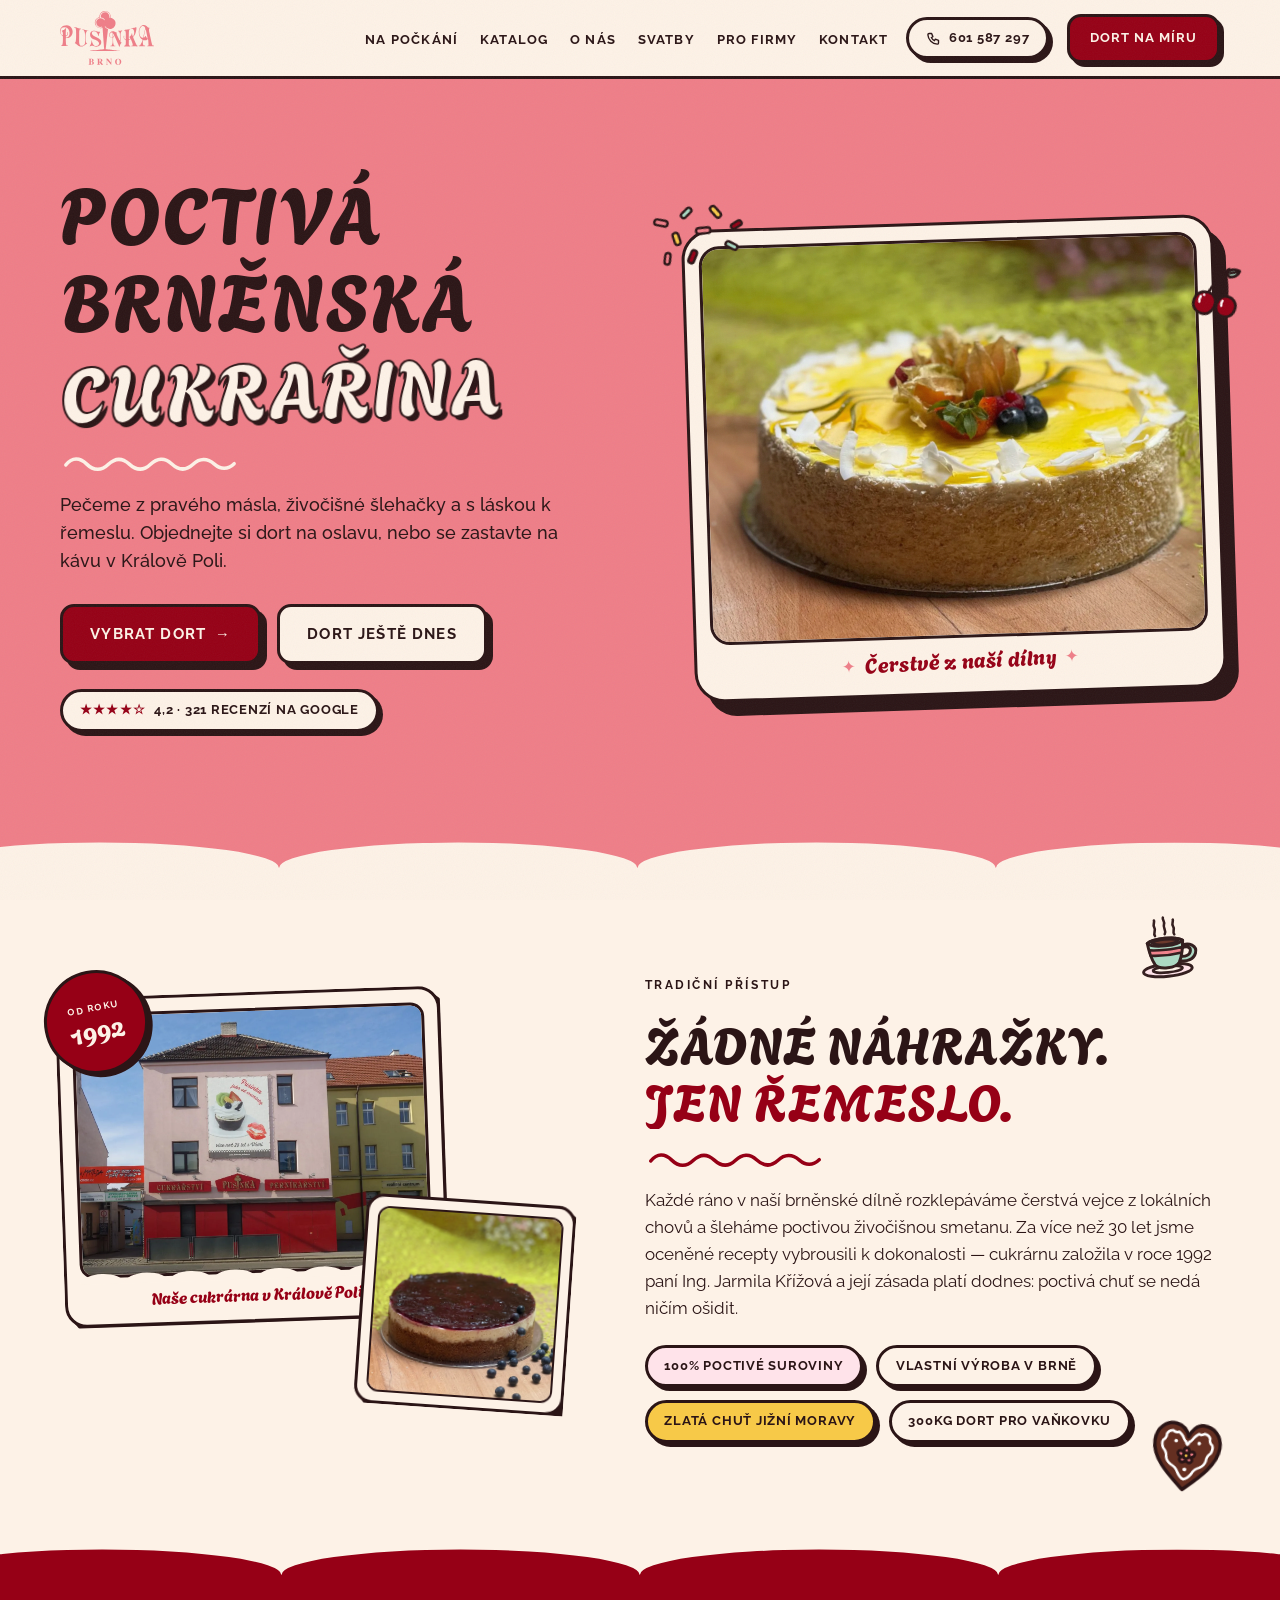
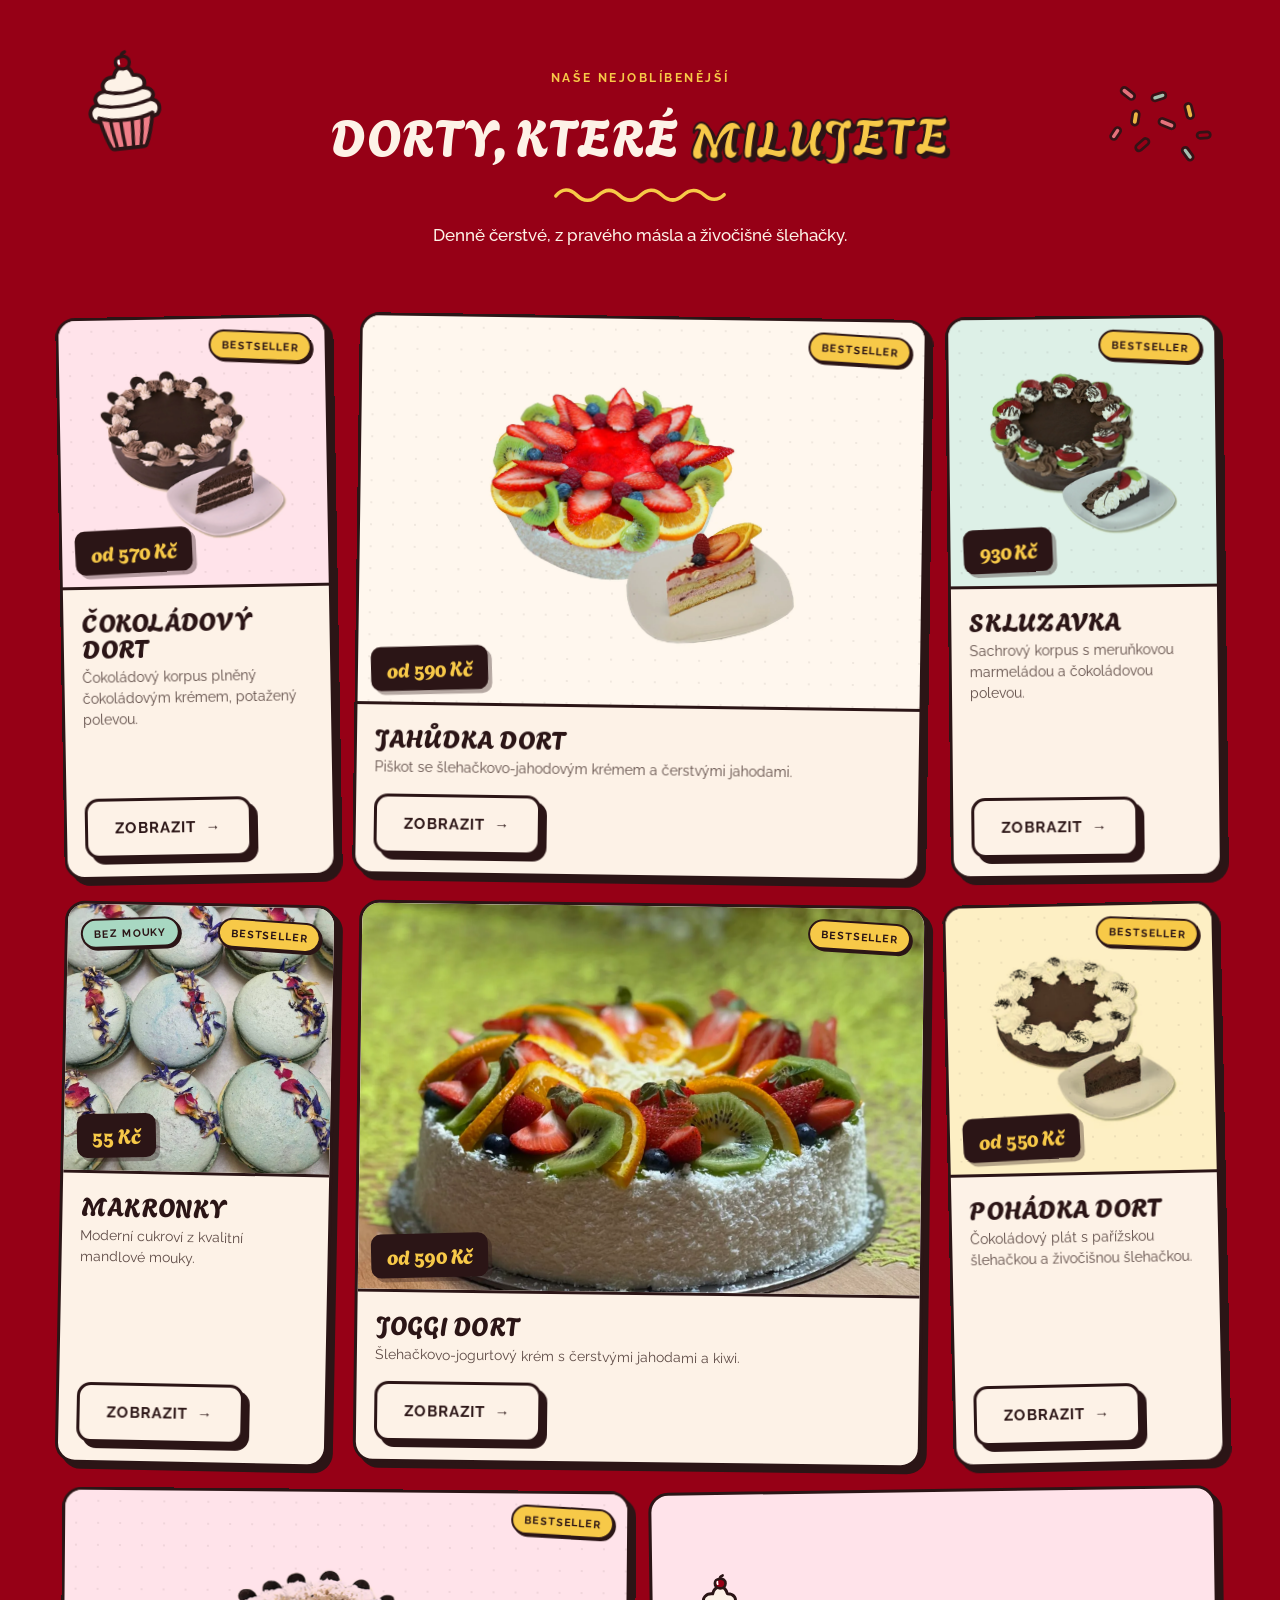
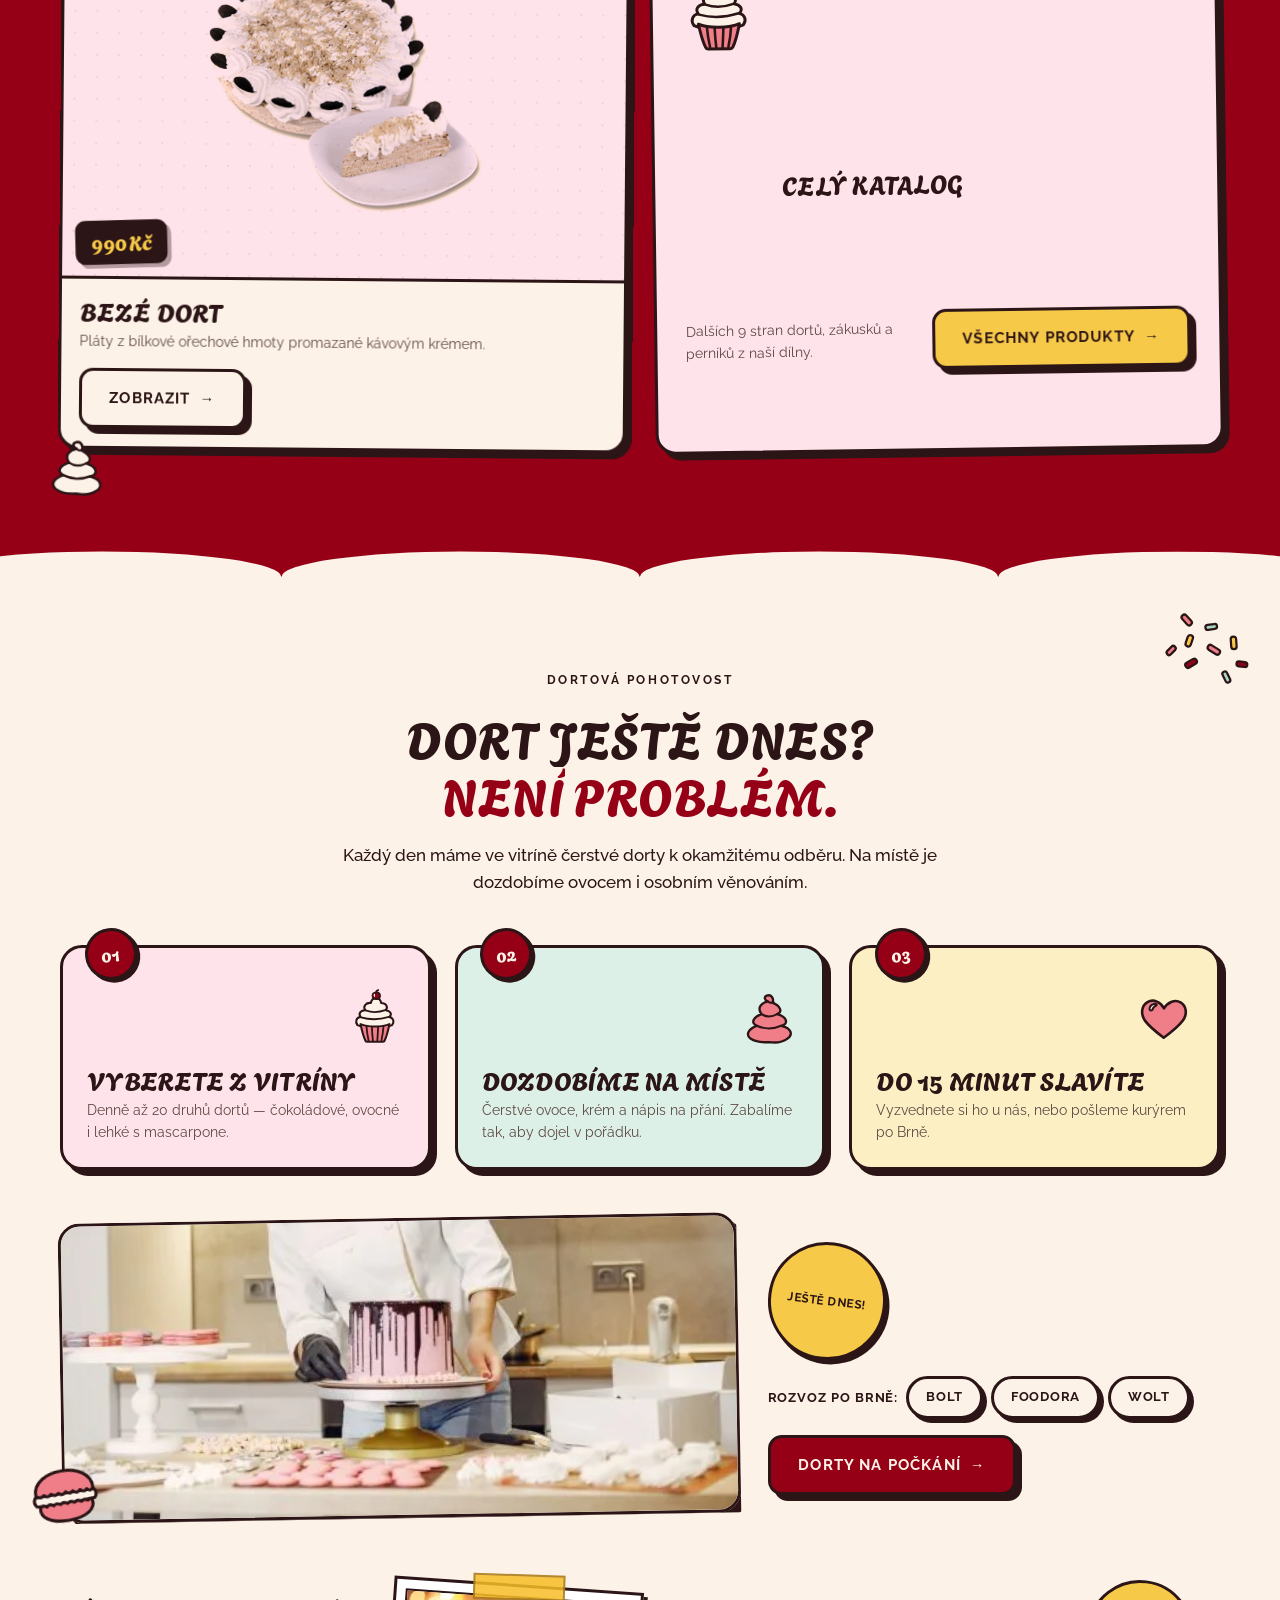
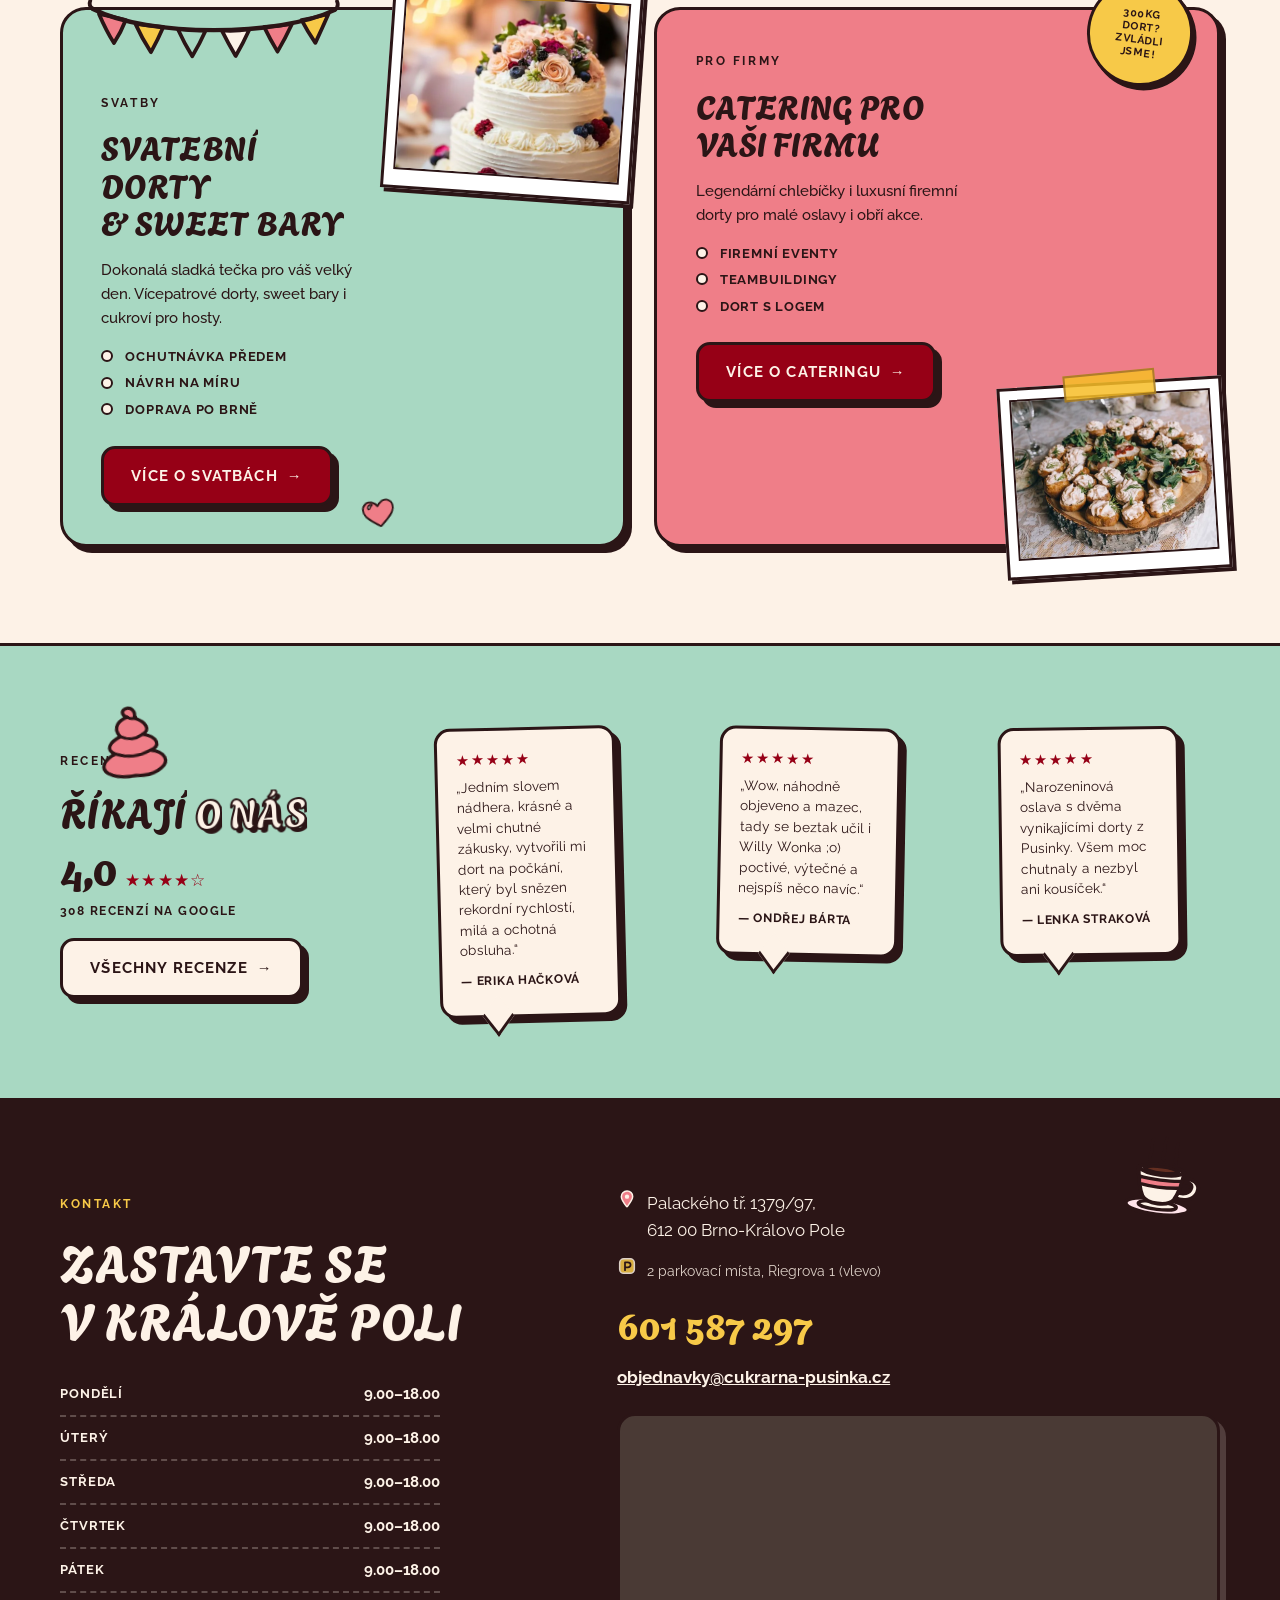
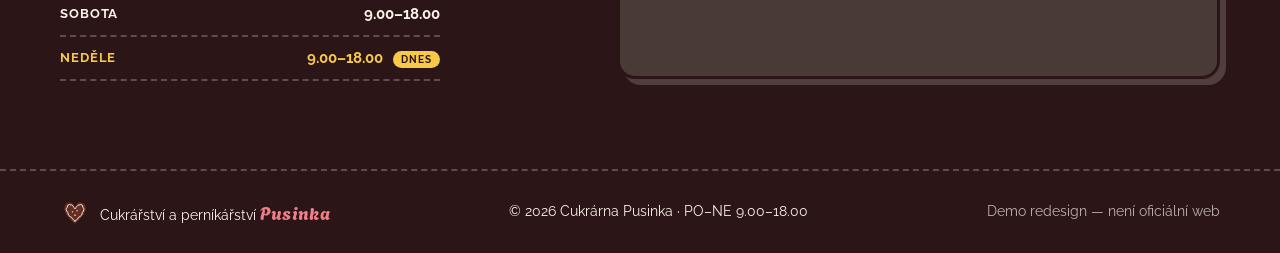
==== commit 27d831a7: "feat: proper animation system and section rework - remove buggy per-section scrub that tore visible " ====
--- a/index.html
+++ b/index.html
@@ -91,14 +91,14 @@
     <section id="uvod" class="hero dots" aria-label="Úvod">
       <div class="container hero-grid">
         <div class="hero-copy">
-          <h1 class="rev" style="--d:.08s">Poctivá brněnská<br><span class="outline-word">cukrařina</span></h1>
-          <span class="squiggle squiggle--hero rev" style="--d:.12s" aria-hidden="true"><svg viewBox="0 0 220 24" preserveAspectRatio="none"><path class="sq-path" d="M7 13 C15 4.5 24 4.6 32.5 12 C41 19.4 50.5 19.8 59 12.5 C67 5.6 76 5 84.5 12 C93 19 102 19.6 110.5 12.4 C118.5 5.6 128 4.8 136.5 11.8 C145 18.8 154 19.4 162.5 12.4 C170.5 5.8 180 5.4 188.5 12 C196 17.9 205 18.6 213 11.6" fill="none" stroke="#FDF2E7" stroke-width="4" stroke-linecap="round"/></svg></span>
-          <p class="hero-sub rev" style="--d:.16s">Pečeme z pravého másla, živočišné šlehačky a s láskou k řemeslu. Objednejte si dort na oslavu, nebo se zastavte na kávu v Králově Poli.</p>
-          <p class="hero-ctas rev" style="--d:.24s">
+          <h1>Poctivá brněnská<br><span class="outline-word">cukrařina</span></h1>
+          <span class="squiggle squiggle--hero" aria-hidden="true"><svg viewBox="0 0 220 24" preserveAspectRatio="none"><path class="sq-path" d="M7 13 C15 4.5 24 4.6 32.5 12 C41 19.4 50.5 19.8 59 12.5 C67 5.6 76 5 84.5 12 C93 19 102 19.6 110.5 12.4 C118.5 5.6 128 4.8 136.5 11.8 C145 18.8 154 19.4 162.5 12.4 C170.5 5.8 180 5.4 188.5 12 C196 17.9 205 18.6 213 11.6" fill="none" stroke="#FDF2E7" stroke-width="4" stroke-linecap="round"/></svg></span>
+          <p class="hero-sub">Pečeme z pravého másla, živočišné šlehačky a s láskou k řemeslu. Objednejte si dort na oslavu, nebo se zastavte na kávu v Králově Poli.</p>
+          <p class="hero-ctas">
             <a class="btn btn--cherry" href="/404">Vybrat dort <span class="arr">→</span></a>
             <a class="btn btn--cream" href="/404">Dort ještě dnes</a>
           </p>
-          <p class="rev" style="--d:.32s"><a class="chip trust-chip" href="/404"><b class="stars">★★★★☆</b> 4,2 · 321 recenzí na Google</a></p>
+          <p><a class="chip trust-chip" href="/404"><b class="stars">★★★★☆</b> 4,2 · 321 recenzí na Google</a></p>
         </div>
         <div class="hero-stage">
           <figure class="hero-frame">
@@ -118,22 +118,22 @@
     <section id="tradice" class="story" aria-label="Tradiční přístup">
       <div class="container story-grid">
         <div class="story-stage">
-          <figure class="lace-frame rev" style="--d:0s">
+          <figure class="lace-frame anim-img">
             <img src="images/story-shop.webp" alt="Budova cukrárny Pusinka v Brně-Králově Poli" loading="lazy" width="1300" height="1107">
             <span class="lace-edge" aria-hidden="true"><svg viewBox="0 0 120 14" preserveAspectRatio="none"><path d="M0 14 A 7.5 11 0 0 1 15 14 A 7.5 11 0 0 1 30 14 A 7.5 11 0 0 1 45 14 A 7.5 11 0 0 1 60 14 A 7.5 11 0 0 1 75 14 A 7.5 11 0 0 1 90 14 A 7.5 11 0 0 1 105 14 A 7.5 11 0 0 1 120 14 Z" fill="#FDF2E7"/></svg></span>
             <figcaption>Naše cukrárna v Králově Poli</figcaption>
           </figure>
-          <figure class="inset-frame rev" style="--d:.12s">
+          <figure class="inset-frame anim-img">
             <img src="images/real-karmelka.webp" alt="Dort z naší dílny" loading="lazy" width="1300" height="1300">
           </figure>
           <span class="seal" aria-hidden="true"><b>1992</b><i>od roku</i></span>
         </div>
         <div class="story-copy">
           <p class="rev" style="--d:0s"><span class="eyebrow">Tradiční přístup</span></p>
-          <h2 class="rev" style="--d:.06s">Žádné náhražky.<br><span class="accent-cherry">Jen řemeslo.</span></h2>
+          <h2 class="anim-head">Žádné náhražky.<br><span class="accent-cherry">Jen řemeslo.</span></h2>
           <span class="squiggle rev" style="--d:.1s" aria-hidden="true"><svg viewBox="0 0 220 24" preserveAspectRatio="none"><path class="sq-path" d="M7 13 C15 4.5 24 4.6 32.5 12 C41 19.4 50.5 19.8 59 12.5 C67 5.6 76 5 84.5 12 C93 19 102 19.6 110.5 12.4 C118.5 5.6 128 4.8 136.5 11.8 C145 18.8 154 19.4 162.5 12.4 C170.5 5.8 180 5.4 188.5 12 C196 17.9 205 18.6 213 11.6" fill="none" stroke="#960016" stroke-width="4" stroke-linecap="round"/></svg></span>
           <p class="rev" style="--d:.12s">Každé ráno v naší brněnské dílně rozklepáváme čerstvá vejce z lokálních chovů a šleháme poctivou živočišnou smetanu. Za více než 30 let jsme oceněné recepty vybrousili k dokonalosti — cukrárnu založila v roce 1992 paní Ing. Jarmila Křížová a její zásada platí dodnes: poctivá chuť se nedá ničím ošidit.</p>
-          <ul class="chip-list rev" style="--d:.18s">
+          <ul class="chip-list" data-pop="li">
             <li><span class="chip chip--pink">100% poctivé suroviny</span></li>
             <li><span class="chip">Vlastní výroba v Brně</span></li>
             <li><span class="chip chip--butter">Zlatá chuť jižní Moravy</span></li>
@@ -156,13 +156,13 @@
       <div class="container">
         <div class="sec-head rev">
           <p><span class="eyebrow on-dark">Naše nejoblíbenější</span></p>
-          <h2 class="on-dark">Dorty, které <span class="outline-word outline-butter">milujete</span></h2>
+          <h2 class="on-dark anim-head">Dorty, které <span class="outline-word outline-butter">milujete</span></h2>
           <span class="squiggle squiggle--center" aria-hidden="true"><svg viewBox="0 0 220 24" preserveAspectRatio="none"><path class="sq-path" d="M7 13 C15 4.5 24 4.6 32.5 12 C41 19.4 50.5 19.8 59 12.5 C67 5.6 76 5 84.5 12 C93 19 102 19.6 110.5 12.4 C118.5 5.6 128 4.8 136.5 11.8 C145 18.8 154 19.4 162.5 12.4 C170.5 5.8 180 5.4 188.5 12 C196 17.9 205 18.6 213 11.6" fill="none" stroke="#F7C948" stroke-width="4" stroke-linecap="round"/></svg></span>
           <p class="sec-sub on-dark">Denně čerstvé, z pravého másla a živočišné šlehačky.</p>
         </div>
-        <div class="cards">
-          <article class="pcard rev" style="--tilt:-1deg; --d:0s">
-            <div class="pcard-media">
+        <div class="cards" data-stagger=".pcard">
+          <article class="pcard" style="--tilt:-1deg">
+            <div class="pcard-media pcard-media--cut tint-pink">
               <img src="images/big-cokoladovy.webp" alt="Čokoládový dort" loading="lazy" width="1200" height="1200">
               <span class="flag">Bestseller</span>
               <span class="plate pcard-price">od 570 Kč</span>
@@ -173,8 +173,8 @@
               <a class="btn btn--cream btn-sm" href="/404">Zobrazit <span class="arr">→</span></a>
             </div>
           </article>
-          <article class="pcard pcard--big rev" style="--tilt:0.8deg; --d:0.06s">
-            <div class="pcard-media">
+          <article class="pcard pcard--big" style="--tilt:0.8deg">
+            <div class="pcard-media pcard-media--cut tint-cream">
               <img src="images/big-jahudka.webp" alt="Jahůdka dort" loading="lazy" width="1200" height="1200">
               <span class="flag">Bestseller</span>
               <span class="plate pcard-price">od 590 Kč</span>
@@ -185,8 +185,8 @@
               <a class="btn btn--cream btn-sm" href="/404">Zobrazit <span class="arr">→</span></a>
             </div>
           </article>
-          <article class="pcard rev" style="--tilt:-0.6deg; --d:0.12s">
-            <div class="pcard-media">
+          <article class="pcard" style="--tilt:-0.6deg">
+            <div class="pcard-media pcard-media--cut tint-pist">
               <img src="images/big-skluzavka.webp" alt="Skluzavka" loading="lazy" width="1200" height="1200">
               <span class="flag">Bestseller</span>
               <span class="plate pcard-price">930 Kč</span>
@@ -197,7 +197,7 @@
               <a class="btn btn--cream btn-sm" href="/404">Zobrazit <span class="arr">→</span></a>
             </div>
           </article>
-          <article class="pcard rev" style="--tilt:1.1deg; --d:0.18s">
+          <article class="pcard" style="--tilt:1.1deg">
             <div class="pcard-media">
               <img src="images/big-makronky.webp" alt="Makronky" loading="lazy" width="1200" height="1200">
               <span class="flag">Bestseller</span>
@@ -210,7 +210,7 @@
               <a class="btn btn--cream btn-sm" href="/404">Zobrazit <span class="arr">→</span></a>
             </div>
           </article>
-          <article class="pcard pcard--big rev" style="--tilt:0.7deg; --d:0s">
+          <article class="pcard pcard--big" style="--tilt:0.7deg">
             <div class="pcard-media">
               <img src="images/big-joggi.webp" alt="Joggi dort" loading="lazy" width="1200" height="1200">
               <span class="flag">Bestseller</span>
@@ -222,8 +222,8 @@
               <a class="btn btn--cream btn-sm" href="/404">Zobrazit <span class="arr">→</span></a>
             </div>
           </article>
-          <article class="pcard has-egg rev" style="--tilt:-1.2deg; --d:0.06s">
-            <div class="pcard-media">
+          <article class="pcard has-egg" style="--tilt:-1.2deg">
+            <div class="pcard-media pcard-media--cut tint-butter">
               <img src="images/cake-pohadka.webp" alt="Pohádka dort" loading="lazy" width="1200" height="1200">
               <span class="flag">Bestseller</span>
               <span class="plate pcard-price">od 550 Kč</span>
@@ -235,8 +235,8 @@
             </div>
             <span class="bubble egg" aria-hidden="true">Přes léto na dotaz! ☎ 601 587 297</span>
           </article>
-          <article class="pcard pcard--big rev" style="--tilt:0.5deg; --d:0.12s">
-            <div class="pcard-media">
+          <article class="pcard pcard--big" style="--tilt:0.5deg">
+            <div class="pcard-media pcard-media--cut tint-pink">
               <img src="images/big-beze.webp" alt="Bezé dort" loading="lazy" width="1200" height="1200">
               <span class="flag">Bestseller</span>
               <span class="plate pcard-price">990 Kč</span>
@@ -247,7 +247,7 @@
               <a class="btn btn--cream btn-sm" href="/404">Zobrazit <span class="arr">→</span></a>
             </div>
           </article>
-          <a class="pcard pcard--more rev" href="/404" style="--tilt:-.8deg; --d:.18s">
+          <a class="pcard pcard--more" href="/404" style="--tilt:-.8deg">
             <span class="more-ico" aria-hidden="true"><svg><use href="#i-cupcake"/></svg></span>
             <h3>Celý katalog</h3>
             <p>Dalších 9 stran dortů, zákusků a perníků z naší dílny.</p>
@@ -261,26 +261,45 @@
     </div>
 
     <section id="na-pockani" class="express" aria-label="Dorty na počkání">
+      <span class="deco float-deco express-macaron" aria-hidden="true"><svg><use href="#i-macaron"/></svg></span>
+      <span class="deco express-sprinkles" aria-hidden="true"><svg><use href="#i-sprinkles"/></svg></span>
       <div class="container">
-        <div class="express-card rev">
-          <div class="express-copy">
-            <p><span class="eyebrow">Dortová pohotovost</span></p>
-            <h2>Zapomněli jste?<br><span class="accent-cherry">Zachráníme vás.</span></h2>
-            <p>Každý den máme ve vitríně připravené čerstvé dorty k okamžitému odběru. Na místě dozdobíme ovocem či osobním věnováním — a do pár minut vyrazíte slavit.</p>
-            <ul class="chip-list steps">
-              <li><span class="chip chip--butter">① Do 15 minut</span></li>
-              <li><span class="chip chip--butter">② Až 20 druhů denně</span></li>
-              <li><span class="chip chip--butter">③ Dozdobíme na místě</span></li>
-            </ul>
-            <p class="couriers">Rozvoz: <span class="chip">Bolt</span> <span class="chip">Foodora</span> <span class="chip">Wolt</span></p>
-            <p><a class="btn btn--cherry" href="/404">Dorty na počkání <span class="arr">→</span></a></p>
+        <div class="express-head">
+          <p class="anim-up"><span class="eyebrow">Dortová pohotovost</span></p>
+          <h2 class="anim-head">Dort ještě dnes? <span class="accent-cherry">Není problém.</span></h2>
+          <p class="express-lead anim-up" data-delay=".1">Každý den máme ve vitríně čerstvé dorty k okamžitému odběru. Na místě je dozdobíme ovocem i osobním věnováním.</p>
+        </div>
+
+        <div class="steps-row" data-stagger=".step">
+          <article class="step">
+            <span class="step-num">01</span>
+            <span class="step-ico" aria-hidden="true"><svg><use href="#i-cupcake"/></svg></span>
+            <h3>Vyberete z vitríny</h3>
+            <p>Denně až 20 druhů dortů — čokoládové, ovocné i lehké s mascarpone.</p>
+          </article>
+          <article class="step">
+            <span class="step-num">02</span>
+            <span class="step-ico" aria-hidden="true"><svg><use href="#i-pusinka-pink"/></svg></span>
+            <h3>Dozdobíme na místě</h3>
+            <p>Čerstvé ovoce, krém a nápis na přání. Zabalíme tak, aby dojel v pořádku.</p>
+          </article>
+          <article class="step">
+            <span class="step-num">03</span>
+            <span class="step-ico" aria-hidden="true"><svg><use href="#i-heart"/></svg></span>
+            <h3>Do 15 minut slavíte</h3>
+            <p>Vyzvednete si ho u nás, nebo pošleme kurýrem po Brně.</p>
+          </article>
+        </div>
+
+        <div class="express-strip">
+          <figure class="express-photo anim-img">
+            <img src="images/banner-pockani.webp" alt="Cukrářka zdobí dort v naší dílně" loading="lazy" width="768" height="234">
+          </figure>
+          <div class="express-cta">
+            <span class="badge-circle express-badge" aria-hidden="true">Ještě dnes!</span>
+            <p class="couriers" data-pop="span.chip">Rozvoz po Brně: <span class="chip">Bolt</span> <span class="chip">Foodora</span> <span class="chip">Wolt</span></p>
+            <a class="btn btn--cherry" href="/404">Dorty na počkání <span class="arr">→</span></a>
           </div>
-          <div class="express-photo" aria-hidden="true">
-            <img src="images/banner-pockani.webp" alt="" loading="lazy" width="768" height="234">
-            <span class="badge-circle express-badge">Ještě dnes!</span>
-          </div>
-          <span class="deco float-deco express-macaron" aria-hidden="true"><svg><use href="#i-macaron"/></svg></span>
-          <span class="deco express-sprinkles" aria-hidden="true"><svg><use href="#i-sprinkles"/></svg></span>
         </div>
       </div>
     </section>
@@ -291,9 +310,9 @@
           <span class="pbanner-deco deco-bunting" aria-hidden="true"><svg><use href="#i-bunting"/></svg></span>
           <div class="pbanner-copy">
             <p><span class="eyebrow">Svatby</span></p>
-            <h2>Svatební dorty<br>&amp; sweet bary</h2>
+            <h2 class="anim-head">Svatební dorty<br>&amp; sweet bary</h2>
             <p>Dokonalá sladká tečka pro váš velký den. Vícepatrové dorty, sweet bary i cukroví pro hosty.</p>
-            <ul class="pb-list">
+            <ul class="pb-list" data-pop="li">
               <li>Ochutnávka předem</li>
               <li>Návrh na míru</li>
               <li>Doprava po Brně</li>
@@ -308,9 +327,9 @@
         <article class="pbanner pbanner--pink rev" style="--d:.1s">
           <div class="pbanner-copy">
             <p><span class="eyebrow">Pro firmy</span></p>
-            <h2>Catering pro<br>vaši firmu</h2>
+            <h2 class="anim-head">Catering pro<br>vaši firmu</h2>
             <p>Legendární chlebíčky i luxusní firemní dorty pro malé oslavy i obří akce.</p>
-            <ul class="pb-list">
+            <ul class="pb-list" data-pop="li">
               <li>Firemní eventy</li>
               <li>Teambuildingy</li>
               <li>Dort s logem</li>
@@ -329,22 +348,22 @@
       <div class="container reviews-grid">
         <div class="reviews-aside rev">
           <p><span class="eyebrow">Recenze</span></p>
-          <h2>Říkají <span class="outline-word outline-cream">o nás</span></h2>
-          <p class="reviews-score"><b>4,2</b><span class="stars-row" aria-hidden="true">★★★★☆</span><span class="score-note">321 recenzí na Google</span></p>
+          <h2 class="anim-head">Říkají <span class="outline-word outline-cream">o nás</span></h2>
+          <p class="reviews-score"><b data-count="4.2" aria-label="Hodnocení 4,2 z 5">4,2</b><span class="stars-row" aria-hidden="true">★★★★☆</span><span class="score-note"><span data-count="321">321</span> recenzí na Google</span></p>
           <a class="btn btn--cream btn-sm" href="/404">Všechny recenze <span class="arr">→</span></a>
         </div>
-        <div class="bubbles">
-          <blockquote class="bubble rev" style="--r:-1.4deg; --d:0s">
+        <div class="bubbles" data-stagger=".bubble">
+          <blockquote class="bubble" style="--r:-1.4deg">
             <p class="stars-row" aria-label="5 hvězdiček">★★★★★</p>
             <p>„Jedním slovem nádhera, krásné a velmi chutné zákusky, vytvořili mi dort na počkání, který byl snězen rekordní rychlostí, milá a ochotná obsluha.“</p>
             <footer>— Erika Hačková</footer>
           </blockquote>
-          <blockquote class="bubble rev" style="--r:1.1deg; --d:.08s">
+          <blockquote class="bubble" style="--r:1.1deg">
             <p class="stars-row" aria-label="5 hvězdiček">★★★★★</p>
             <p>„Wow, náhodně objeveno a mazec, tady se beztak učil i Willy Wonka ;o) poctivé, výtečné a nejspíš něco navíc.“</p>
             <footer>— Ondřej Bárta</footer>
           </blockquote>
-          <blockquote class="bubble rev" style="--r:-.8deg; --d:.16s">
+          <blockquote class="bubble" style="--r:-.8deg">
             <p class="stars-row" aria-label="5 hvězdiček">★★★★★</p>
             <p>„Narozeninová oslava s dvěma vynikajícími dorty z Pusinky. Všem moc chutnaly a nezbyl ani kousíček.“</p>
             <footer>— Lenka Straková</footer>
@@ -357,7 +376,7 @@
       <div class="container contact-grid">
         <div class="rev">
           <p><span class="eyebrow on-butter">Kontakt</span></p>
-          <h2 class="on-dark">Zastavte se<br>v Králově Poli</h2>
+          <h2 class="on-dark anim-head">Zastavte se<br>v Králově Poli</h2>
           <ul class="hours" id="hours">
             <li data-day="1"><span>Pondělí</span><b>9.00–18.00</b></li>
             <li data-day="2"><span>Úterý</span><b>9.00–18.00</b></li>
--- a/css/styles.css
+++ b/css/styles.css
@@ -143,6 +143,20 @@
 .squiggle--center { margin-inline: auto; }
 .squiggle svg { width: 100%; height: 100%; display: block; overflow: visible; }
 
+/* ---------- Animace textu: slova v masce ---------- */
+.w {
+  display: inline-block;
+  overflow: hidden;
+  vertical-align: bottom;
+  padding-bottom: .08em;
+}
+.wi {
+  display: inline-block;
+  will-change: transform;
+}
+/* dokud JS nenaběhne, text je vidět normálně */
+.no-js .w, .no-js .wi { overflow: visible; }
+
 /* ---------- Reveal kontrakt (.rev + .in) ---------- */
 .rev {
   opacity: 0;
@@ -300,10 +314,12 @@
   display: block;
   height: 30px;
   line-height: 0;
+  overflow: hidden;
 }
 .divider svg {
   display: block;
-  width: 100%;
+  width: 112%;
+  margin-left: -6%;
   height: 100%;
 }
 
@@ -746,6 +762,22 @@
 }
 .pcard--big .pcard-media img { aspect-ratio: 16 / 11; }
 .pcard:hover .pcard-media img { transform: scale(1.06); }
+
+/* produktové výřezy na bílém → pastelové pozadí + halftone, ať nevypadají vystřiženě */
+.pcard-media--cut {
+  background-image: radial-gradient(rgba(43, 21, 22, .07) 1.5px, transparent 1.5px);
+  background-size: 22px 22px;
+}
+.pcard-media--cut img {
+  object-fit: contain;
+  mix-blend-mode: multiply;
+  padding: 8%;
+}
+.pcard--big .pcard-media--cut img { padding: 5% 12%; }
+.tint-pink { background-color: var(--pink-light); }
+.tint-cream { background-color: #FFF7EE; }
+.tint-pist { background-color: #DDF0E7; }
+.tint-butter { background-color: #FDEFC4; }
 
 .pcard-body {
   display: flex;
@@ -859,53 +891,117 @@
 }
 
 /* ---------- Dorty na počkání ---------- */
-.express { padding-block: clamp(3.5rem, 7vw, 5.5rem); }
-.express-card {
-  position: relative;
+.express {
+  position: relative;
+  padding-block: clamp(3.5rem, 7vw, 5.5rem);
+}
+.express-head {
+  max-width: 660px;
+  margin: 0 auto 3rem;
+  text-align: center;
+}
+.express-head h2 { margin-bottom: .35em; }
+.express-lead { font-weight: 500; margin: 0; }
+
+.steps-row {
   display: grid;
-  grid-template-columns: 1.1fr .9fr;
-  gap: 2rem;
-  align-items: center;
+  grid-template-columns: repeat(3, 1fr);
+  gap: 1.5rem;
+  margin-bottom: 3rem;
+}
+.step {
+  position: relative;
   background: var(--pink-light);
   border: var(--ol);
-  border-radius: 26px;
+  border-radius: 22px;
   box-shadow: var(--shadow);
-  padding: clamp(1.8rem, 4vw, 3.2rem);
-}
-.express-copy h2 { margin-bottom: .4em; }
-.steps { margin-top: .2rem; }
+  padding: 2.4rem 1.5rem 1.5rem;
+  transition: transform .35s var(--spring), box-shadow .35s var(--spring);
+}
+.step:nth-child(2) { background: #DDF0E7; }
+.step:nth-child(3) { background: #FDEFC4; }
+.step:hover {
+  transform: translateY(-7px);
+  box-shadow: 9px 11px 0 var(--ink);
+}
+.step-num {
+  position: absolute;
+  top: -20px;
+  left: 1.4rem;
+  display: grid;
+  place-items: center;
+  width: 52px;
+  height: 52px;
+  border-radius: 50%;
+  background: var(--cherry);
+  color: var(--cream);
+  border: var(--ol);
+  box-shadow: 3px 3px 0 var(--ink);
+  font-family: var(--agbalumo);
+  font-size: 1.1rem;
+  transform: rotate(-6deg);
+}
+.step-ico {
+  display: block;
+  width: 58px;
+  height: 62px;
+  margin: .2rem 0 .9rem auto;
+  line-height: 0;
+}
+.step-ico svg { width: 100%; height: 100%; }
+.step h3 { margin-bottom: .3em; }
+.step p { font-size: .88rem; line-height: 1.55; margin: 0; color: #5d4a45; }
+
+.express-strip {
+  display: grid;
+  grid-template-columns: 1.35fr .9fr;
+  gap: 1.8rem;
+  align-items: center;
+}
+.express-photo {
+  position: relative;
+  margin: 0;
+  border: var(--ol);
+  border-radius: 22px;
+  overflow: hidden;
+  box-shadow: var(--shadow);
+  transform: rotate(-1deg);
+}
+.express-photo img {
+  width: 100%;
+  aspect-ratio: 16 / 7;
+  object-fit: cover;
+  display: block;
+}
+.express-cta {
+  position: relative;
+  display: flex;
+  flex-direction: column;
+  align-items: flex-start;
+  gap: 1rem;
+}
+.express-badge {
+  transform: rotate(7deg);
+  --r: 7deg;
+  animation: bob 5.4s ease-in-out infinite;
+}
 .couriers {
   display: flex;
   align-items: center;
   flex-wrap: wrap;
-  gap: .55rem;
-  font-weight: 700;
-  font-size: .85rem;
+  gap: .5rem;
+  font-weight: 700;
+  font-size: .82rem;
   text-transform: uppercase;
-  letter-spacing: .08em;
-  margin: 1.1rem 0 1.4rem;
-}
-.express-photo {
-  position: relative;
-  margin-top: clamp(-4.5rem, -6vw, -2rem);
-  transform: rotate(-2deg);
-  transition: transform .35s var(--spring);
-}
-.express-card:hover .express-photo { transform: rotate(-.6deg); }
-.express-photo img {
-  border: var(--ol);
-  border-radius: 18px;
-  box-shadow: var(--shadow-sm);
-  width: 100%;
-  aspect-ratio: 4 / 3;
-  object-fit: cover;
-}
-.express-badge {
-  position: absolute;
-  top: -28px;
-  right: -14px;
-  transform: rotate(8deg);
-  animation: bob 5s ease-in-out infinite;
+  letter-spacing: .07em;
+  margin: 0;
+}
+
+@media (max-width: 900px) {
+  .steps-row { grid-template-columns: 1fr; gap: 2.2rem; }
+  .express-strip { grid-template-columns: 1fr; }
+  .express-cta { align-items: center; text-align: center; }
+  .couriers { justify-content: center; }
 }
 
 /* ---------- Svatby + Firmy (pbannery) ---------- */
@@ -1238,8 +1334,8 @@
 .best-pusinka { width: 64px; bottom: 3.5rem; left: 3.5%; transform: rotate(6deg); }
 
 /* express */
-.express-macaron { width: 78px; left: -26px; bottom: -24px; transform: rotate(-12deg); z-index: 3; }
-.express-sprinkles { width: 90px; right: -18px; top: -30px; transform: rotate(24deg); }
+.express-macaron { width: 78px; left: 2%; bottom: 8%; transform: rotate(-12deg); z-index: 3; }
+.express-sprinkles { width: 90px; right: 2%; top: 4%; transform: rotate(24deg); }
 
 /* recenze */
 .rev-pusinka { width: 84px; top: 3.2rem; left: 7%; transform: rotate(-8deg); }
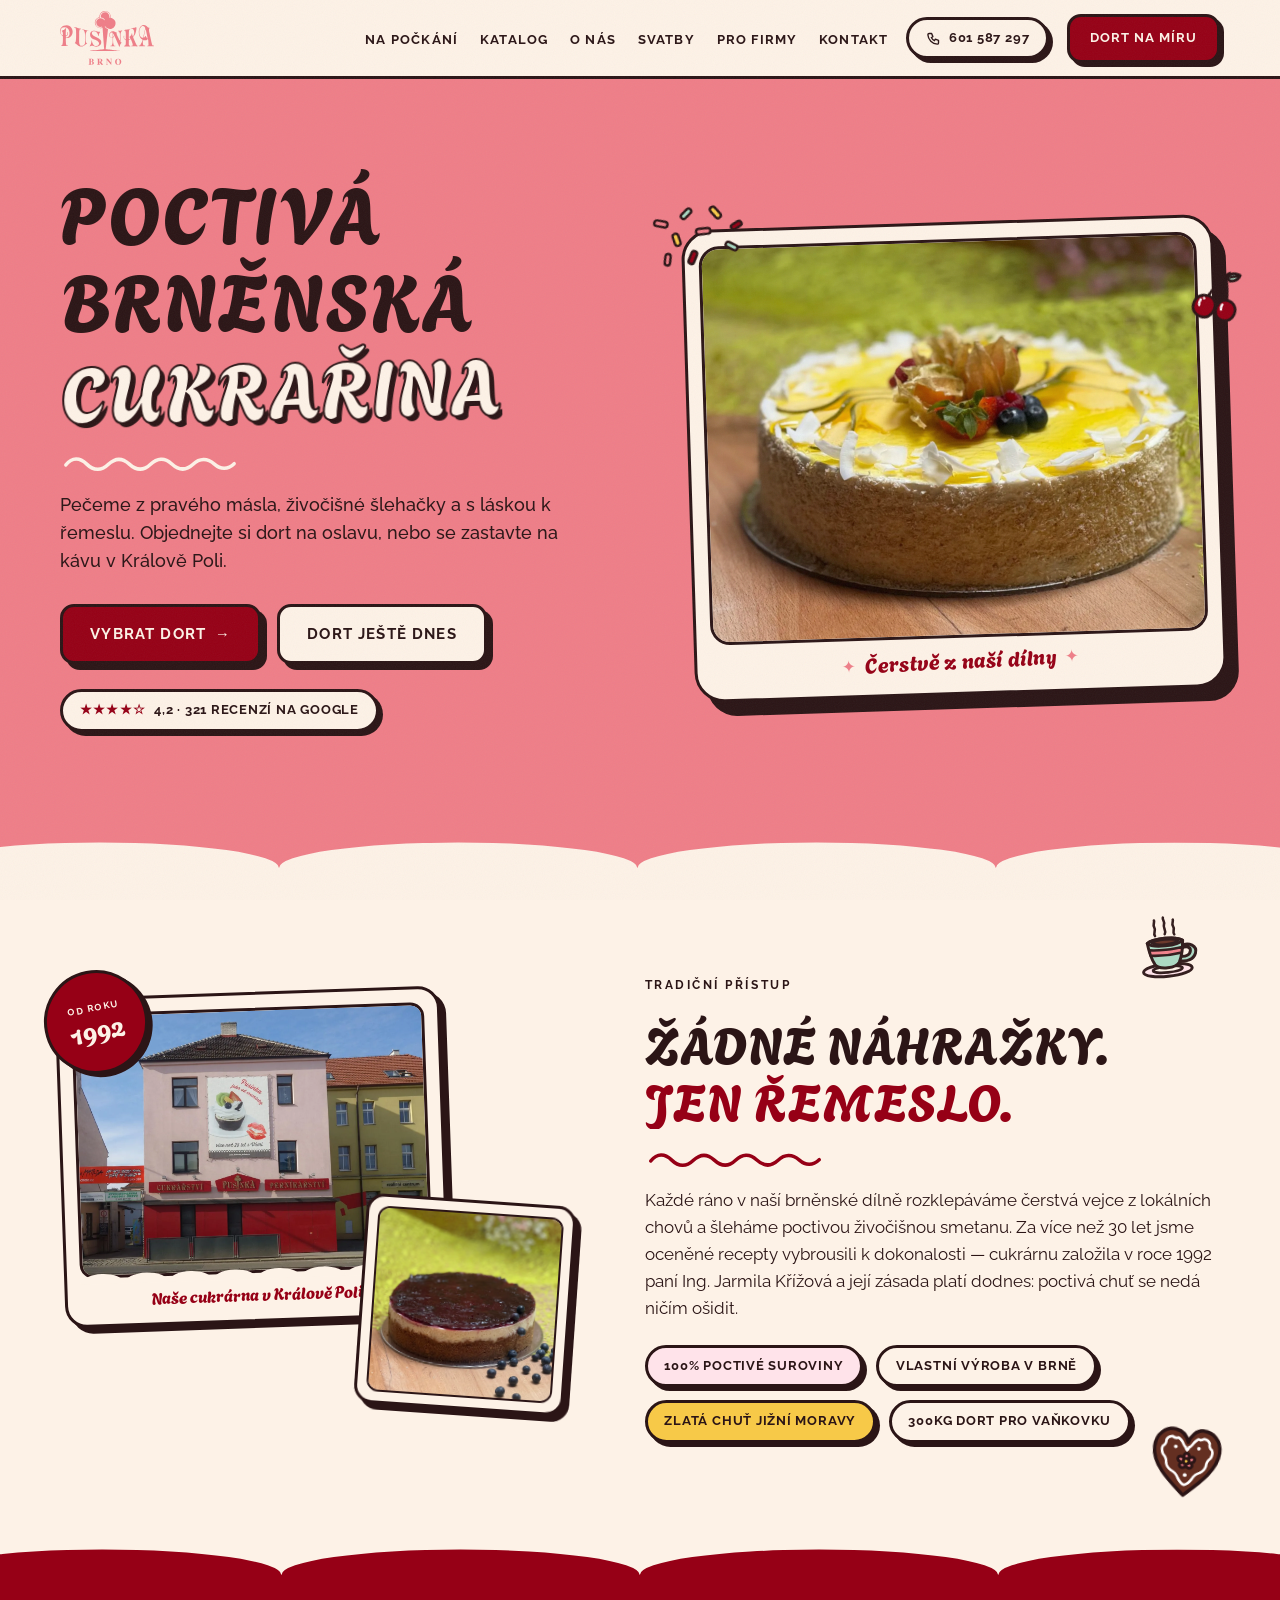
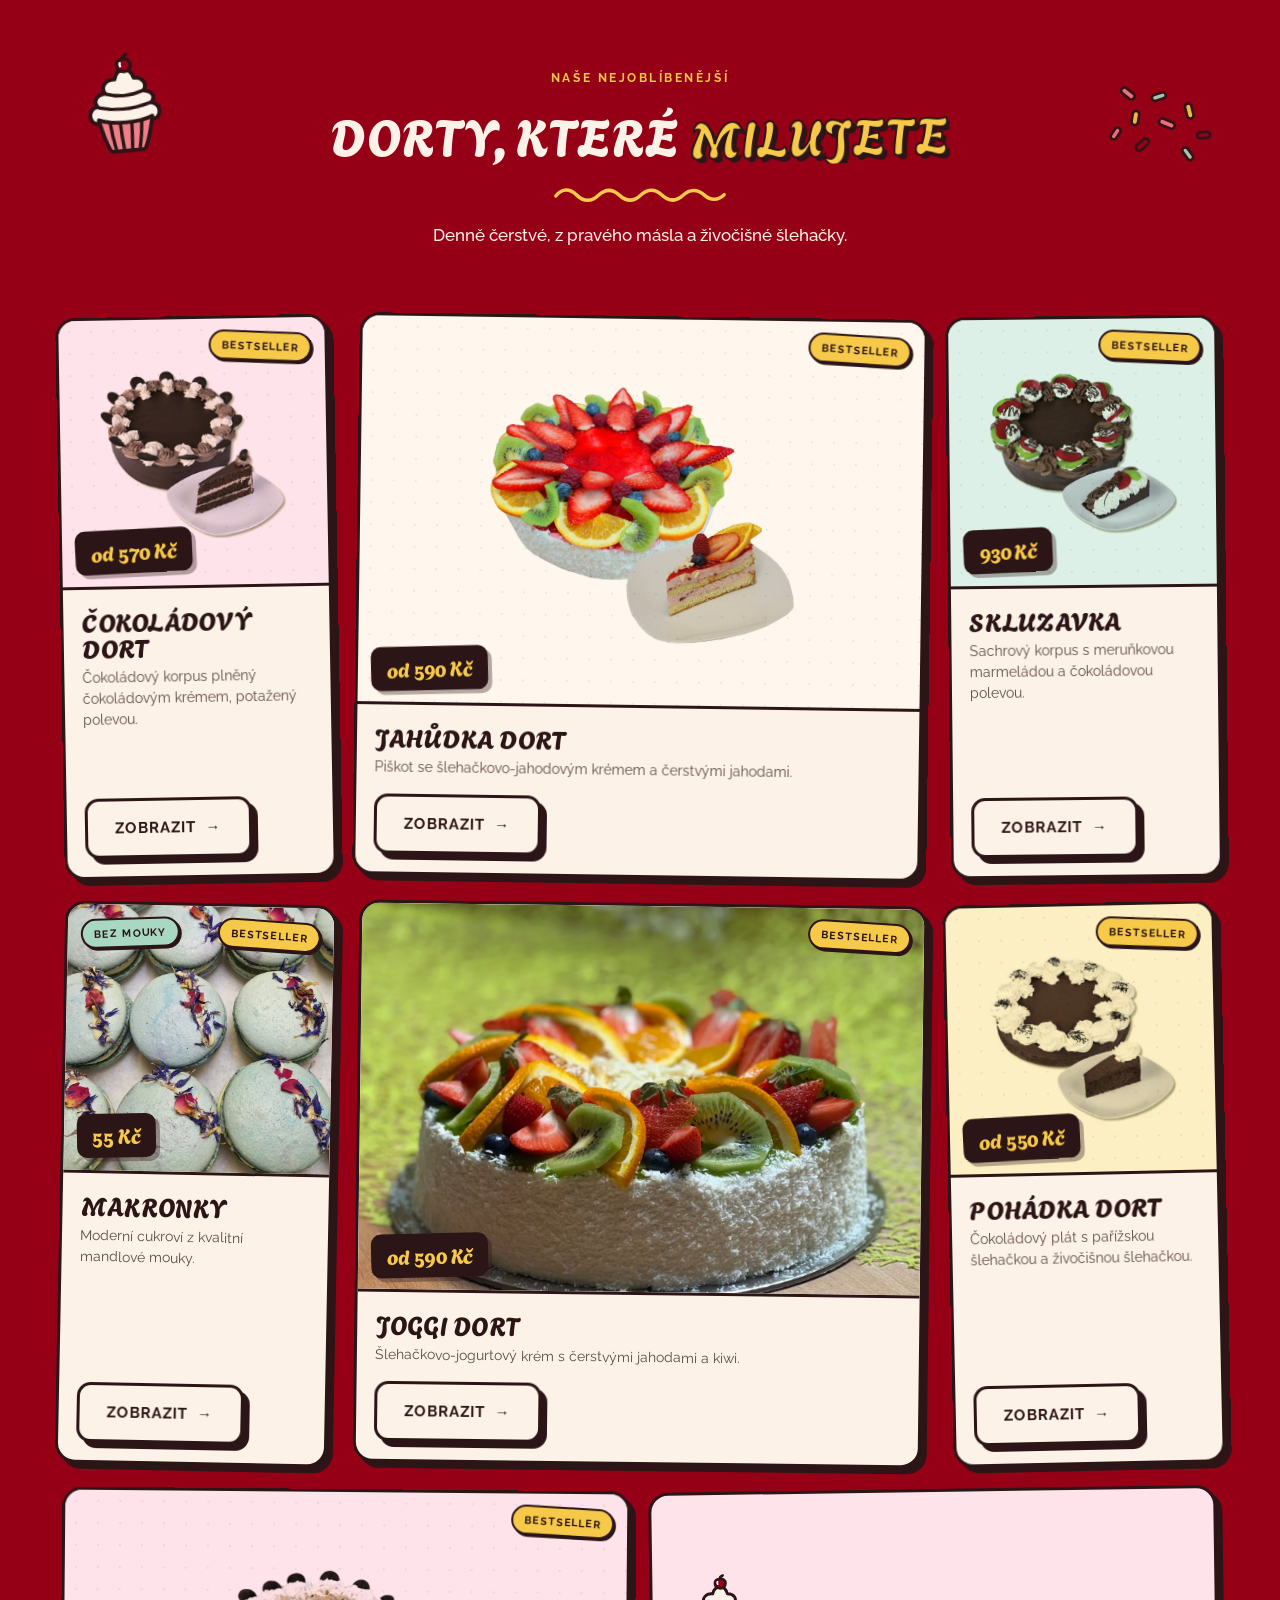
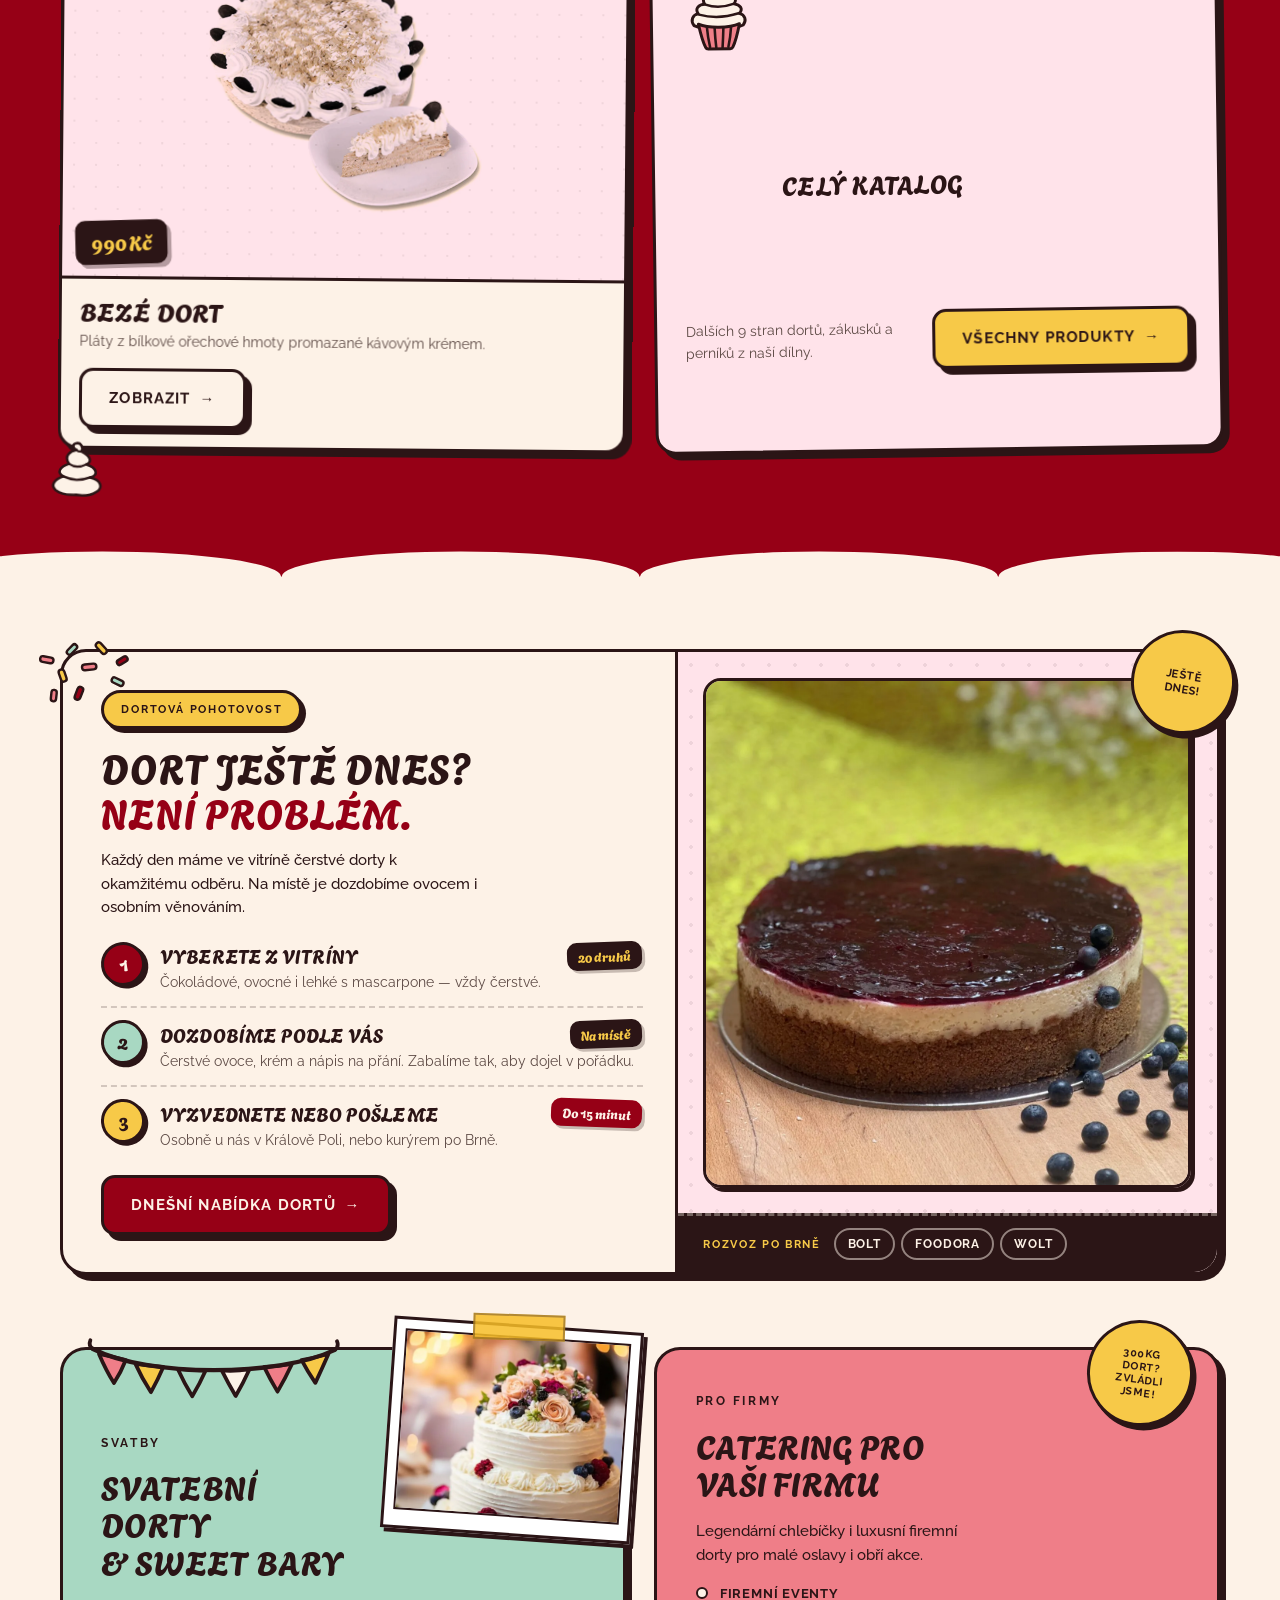
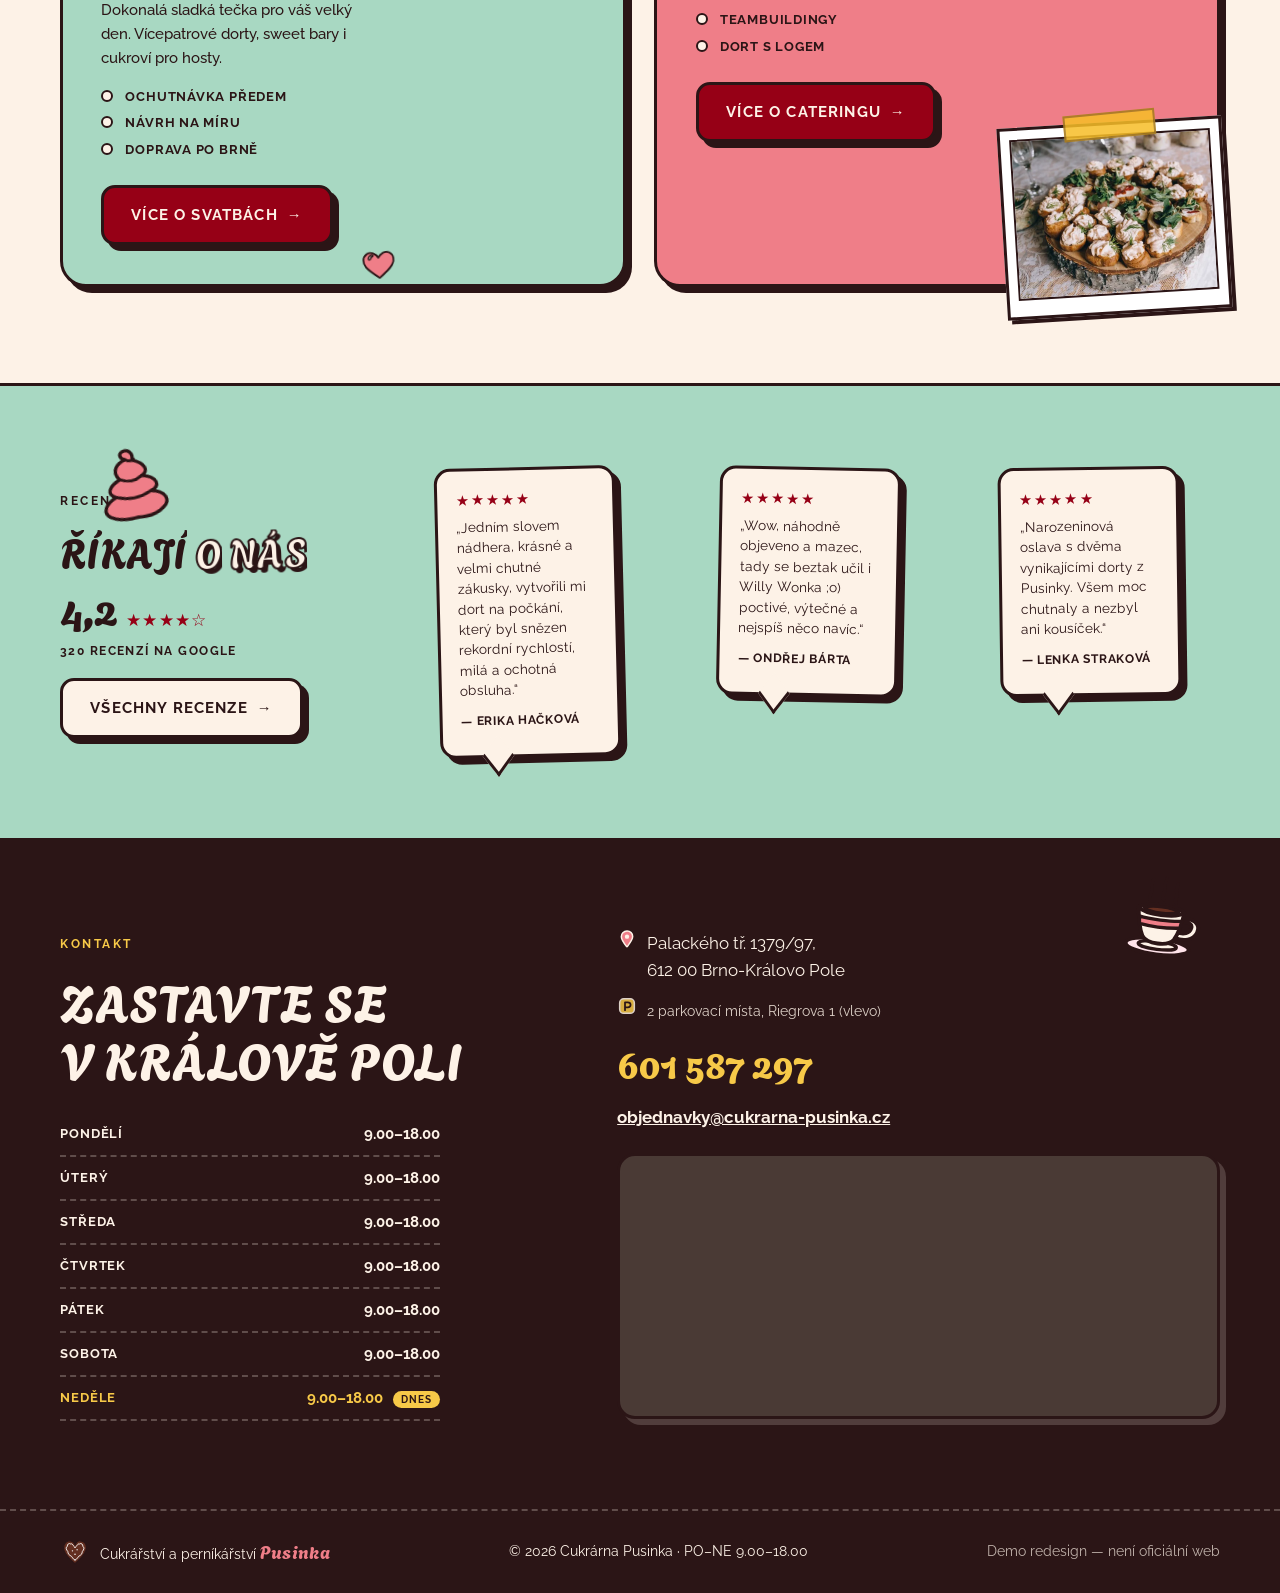
==== commit 44f94dd5: "redesign: rebuild express section as single asymmetric panel Ran four competing layouts past three j" ====
--- a/index.html
+++ b/index.html
@@ -260,46 +260,68 @@
       <svg viewBox="0 0 120 26" preserveAspectRatio="none"><path d="M0 26 A 15 22 0 0 1 30 26 A 15 22 0 0 1 60 26 A 15 22 0 0 1 90 26 A 15 22 0 0 1 120 26 Z" fill="#FDF2E7"/></svg>
     </div>
 
-    <section id="na-pockani" class="express" aria-label="Dorty na počkání">
-      <span class="deco float-deco express-macaron" aria-hidden="true"><svg><use href="#i-macaron"/></svg></span>
-      <span class="deco express-sprinkles" aria-hidden="true"><svg><use href="#i-sprinkles"/></svg></span>
+    <section id="na-pockani" class="express" aria-labelledby="pockani-title">
       <div class="container">
-        <div class="express-head">
-          <p class="anim-up"><span class="eyebrow">Dortová pohotovost</span></p>
-          <h2 class="anim-head">Dort ještě dnes? <span class="accent-cherry">Není problém.</span></h2>
-          <p class="express-lead anim-up" data-delay=".1">Každý den máme ve vitríně čerstvé dorty k okamžitému odběru. Na místě je dozdobíme ovocem i osobním věnováním.</p>
-        </div>
-
-        <div class="steps-row" data-stagger=".step">
-          <article class="step">
-            <span class="step-num">01</span>
-            <span class="step-ico" aria-hidden="true"><svg><use href="#i-cupcake"/></svg></span>
-            <h3>Vyberete z vitríny</h3>
-            <p>Denně až 20 druhů dortů — čokoládové, ovocné i lehké s mascarpone.</p>
-          </article>
-          <article class="step">
-            <span class="step-num">02</span>
-            <span class="step-ico" aria-hidden="true"><svg><use href="#i-pusinka-pink"/></svg></span>
-            <h3>Dozdobíme na místě</h3>
-            <p>Čerstvé ovoce, krém a nápis na přání. Zabalíme tak, aby dojel v pořádku.</p>
-          </article>
-          <article class="step">
-            <span class="step-num">03</span>
-            <span class="step-ico" aria-hidden="true"><svg><use href="#i-heart"/></svg></span>
-            <h3>Do 15 minut slavíte</h3>
-            <p>Vyzvednete si ho u nás, nebo pošleme kurýrem po Brně.</p>
-          </article>
-        </div>
-
-        <div class="express-strip">
-          <figure class="express-photo anim-img">
-            <img src="images/banner-pockani.webp" alt="Cukrářka zdobí dort v naší dílně" loading="lazy" width="768" height="234">
-          </figure>
-          <div class="express-cta">
-            <span class="badge-circle express-badge" aria-hidden="true">Ještě dnes!</span>
-            <p class="couriers" data-pop="span.chip">Rozvoz po Brně: <span class="chip">Bolt</span> <span class="chip">Foodora</span> <span class="chip">Wolt</span></p>
-            <a class="btn btn--cherry" href="/404">Dorty na počkání <span class="arr">→</span></a>
+        <div class="xp-panel">
+          <span class="deco xp-deco-sprinkles" aria-hidden="true"><svg><use href="#i-sprinkles"/></svg></span>
+
+          <div class="xp-copy">
+            <p class="anim-up"><span class="chip chip--butter xp-kicker">Dortová pohotovost</span></p>
+            <h2 id="pockani-title" class="xp-title anim-head">Dort ještě dnes? <span class="accent-cherry">Není problém.</span></h2>
+            <p class="xp-lead anim-up" data-delay=".08">Každý den máme ve vitríně čerstvé dorty k okamžitému odběru. Na místě je dozdobíme ovocem i osobním věnováním.</p>
+
+            <ol class="xp-steps" data-stagger=".xp-step">
+              <li class="xp-step">
+                <span class="xp-num xp-num--1" aria-hidden="true">1</span>
+                <div class="xp-step-body">
+                  <div class="xp-step-head">
+                    <h3>Vyberete z vitríny</h3>
+                    <span class="plate xp-plate">20 druhů</span>
+                  </div>
+                  <p>Čokoládové, ovocné i lehké s mascarpone — vždy čerstvé.</p>
+                </div>
+              </li>
+              <li class="xp-step">
+                <span class="xp-num xp-num--2" aria-hidden="true">2</span>
+                <div class="xp-step-body">
+                  <div class="xp-step-head">
+                    <h3>Dozdobíme podle vás</h3>
+                    <span class="plate xp-plate">Na místě</span>
+                  </div>
+                  <p>Čerstvé ovoce, krém a nápis na přání. Zabalíme tak, aby dojel v pořádku.</p>
+                </div>
+              </li>
+              <li class="xp-step">
+                <span class="xp-num xp-num--3" aria-hidden="true">3</span>
+                <div class="xp-step-body">
+                  <div class="xp-step-head">
+                    <h3>Vyzvednete nebo pošleme</h3>
+                    <span class="plate xp-plate xp-plate--hot">Do 15 minut</span>
+                  </div>
+                  <p>Osobně u nás v Králově Poli, nebo kurýrem po Brně.</p>
+                </div>
+              </li>
+            </ol>
+
+            <p class="xp-action"><a class="btn btn--cherry" href="/404">Dnešní nabídka dortů <span class="arr">→</span></a></p>
           </div>
+
+          <figure class="xp-media dots">
+            <span class="badge-circle xp-sticker" aria-hidden="true">Ještě dnes!</span>
+            <div class="xp-photo">
+              <div class="xp-photo-clip anim-img">
+                <img src="images/real-karmelka.webp" alt="Borůvkový cheesecake připravený k okamžitému odběru" width="1300" height="1300" loading="lazy" decoding="async">
+              </div>
+            </div>
+            <div class="xp-strip">
+              <span class="xp-strip-label">Rozvoz po Brně</span>
+              <ul class="xp-couriers" data-pop="li">
+                <li>Bolt</li>
+                <li>Foodora</li>
+                <li>Wolt</li>
+              </ul>
+            </div>
+          </figure>
         </div>
       </div>
     </section>
--- a/css/styles.css
+++ b/css/styles.css
@@ -893,115 +893,208 @@
 /* ---------- Dorty na počkání ---------- */
 .express {
   position: relative;
-  padding-block: clamp(3.5rem, 7vw, 5.5rem);
-}
-.express-head {
-  max-width: 660px;
-  margin: 0 auto 3rem;
-  text-align: center;
-}
-.express-head h2 { margin-bottom: .35em; }
-.express-lead { font-weight: 500; margin: 0; }
-
-.steps-row {
+  padding-block: clamp(3rem, 6vw, 4.5rem);
+}
+
+/* ---------- Panel: jedna hrana, jeden stín ---------- */
+.xp-panel {
+  position: relative;
   display: grid;
-  grid-template-columns: repeat(3, 1fr);
-  gap: 1.5rem;
-  margin-bottom: 3rem;
-}
-.step {
-  position: relative;
-  background: var(--pink-light);
-  border: var(--ol);
-  border-radius: 22px;
+  grid-template-columns: minmax(0, 1.06fr) minmax(0, .94fr);
+  align-items: stretch;
+  background: var(--cream);
+  border: var(--ol);
+  border-radius: 26px;
   box-shadow: var(--shadow);
-  padding: 2.4rem 1.5rem 1.5rem;
-  transition: transform .35s var(--spring), box-shadow .35s var(--spring);
-}
-.step:nth-child(2) { background: #DDF0E7; }
-.step:nth-child(3) { background: #FDEFC4; }
-.step:hover {
-  transform: translateY(-7px);
-  box-shadow: 9px 11px 0 var(--ink);
-}
-.step-num {
-  position: absolute;
-  top: -20px;
-  left: 1.4rem;
+}
+.xp-deco-sprinkles {
+  width: 96px;
+  top: -30px;
+  left: -26px;
+  transform: rotate(-14deg);
+  z-index: 3;
+  aspect-ratio: 100 / 68;
+}
+
+/* ---------- Levý sloupec ---------- */
+.xp-copy {
+  min-width: 0;
+  padding: clamp(1.7rem, 2.9vw, 2.5rem) clamp(1.4rem, 2.5vw, 2.1rem)
+           clamp(1.8rem, 2.9vw, 2.4rem) clamp(1.6rem, 3vw, 2.6rem);
+}
+.xp-kicker { font-size: .7rem; letter-spacing: .16em; }
+.xp-title {
+  font-size: clamp(1.85rem, 3.1vw, 2.6rem);
+  margin: .7rem 0 .35em;
+}
+.xp-lead {
+  margin: 0;
+  font-weight: 500;
+  font-size: clamp(.94rem, 1.15vw, 1rem);
+  line-height: 1.55;
+  max-width: 46ch;
+  text-wrap: pretty;
+}
+
+/* ---------- Tři kroky ---------- */
+.xp-steps {
+  list-style: none;
+  margin: 1.4rem 0 0;
+  padding: 0;
+}
+.xp-step {
+  display: grid;
+  grid-template-columns: 44px minmax(0, 1fr);
+  column-gap: .9rem;
+  align-items: start;
+}
+.xp-step + .xp-step {
+  margin-top: .8rem;
+  padding-top: .8rem;
+  border-top: 2px dashed rgba(43, 21, 22, .2);
+}
+.xp-num {
   display: grid;
   place-items: center;
-  width: 52px;
-  height: 52px;
+  width: 44px;
+  height: 44px;
+  border: var(--ol);
   border-radius: 50%;
-  background: var(--cherry);
-  color: var(--cream);
-  border: var(--ol);
   box-shadow: 3px 3px 0 var(--ink);
   font-family: var(--agbalumo);
-  font-size: 1.1rem;
-  transform: rotate(-6deg);
-}
-.step-ico {
+  font-size: 1.2rem;
+  line-height: 1;
+}
+.xp-num--1 { background: var(--cherry); color: var(--cream); transform: rotate(-7deg); }
+.xp-num--2 { background: var(--pistachio); transform: rotate(6deg); }
+.xp-num--3 { background: var(--butter); transform: rotate(-5deg); }
+.xp-step-body { min-width: 0; }
+.xp-step-head {
+  display: flex;
+  align-items: center;
+  justify-content: space-between;
+  flex-wrap: wrap;
+  gap: .4rem .7rem;
+  margin-bottom: .15rem;
+}
+.xp-step-head h3 {
+  margin: 0;
+  font-size: clamp(1rem, 1.45vw, 1.16rem);
+}
+.xp-plate {
+  font-size: .82rem;
+  padding: .22rem .7rem;
+  transform: rotate(-2deg);
+}
+.xp-plate--hot { background: var(--cherry); color: var(--cream); transform: rotate(2deg); }
+.xp-step-body p {
+  margin: 0;
+  font-size: .87rem;
+  line-height: 1.5;
+  color: #5d4a45;
+  text-wrap: pretty;
+}
+.xp-action { margin: 1.5rem 0 0; }
+
+/* ---------- Pravý sloupec: fotka v pastelovém bloku ---------- */
+.xp-media {
+  position: relative;
+  margin: 0;
+  display: flex;
+  flex-direction: column;
+  background-color: var(--pink-light);
+  border-left: var(--ol);
+  border-radius: 0 23px 23px 0;
+  /* bez ořezu, ať samolepka může přesahovat; rohy si hlídá strip sám */
+}
+.xp-photo {
+  flex: 1;
+  margin: clamp(1.1rem, 2vw, 1.6rem);
+  margin-bottom: 0;
+  border: var(--ol);
+  border-radius: 18px;
+  /* stín patří sem, NE na .anim-img (clip-path by ho ořízl) */
+  box-shadow: var(--shadow-sm);
+  overflow: hidden;
+}
+.xp-photo-clip { height: 100%; }
+.xp-photo img {
+  width: 100%;
+  height: 100%;
+  min-height: 230px;
+  object-fit: cover;
+  object-position: 50% 55%;
   display: block;
-  width: 58px;
-  height: 62px;
-  margin: .2rem 0 .9rem auto;
-  line-height: 0;
-}
-.step-ico svg { width: 100%; height: 100%; }
-.step h3 { margin-bottom: .3em; }
-.step p { font-size: .88rem; line-height: 1.55; margin: 0; color: #5d4a45; }
-
-.express-strip {
-  display: grid;
-  grid-template-columns: 1.35fr .9fr;
-  gap: 1.8rem;
-  align-items: center;
-}
-.express-photo {
-  position: relative;
-  margin: 0;
-  border: var(--ol);
-  border-radius: 22px;
-  overflow: hidden;
-  box-shadow: var(--shadow);
-  transform: rotate(-1deg);
-}
-.express-photo img {
-  width: 100%;
-  aspect-ratio: 16 / 7;
-  object-fit: cover;
-  display: block;
-}
-.express-cta {
-  position: relative;
-  display: flex;
-  flex-direction: column;
-  align-items: flex-start;
-  gap: 1rem;
-}
-.express-badge {
-  transform: rotate(7deg);
-  --r: 7deg;
+}
+.xp-sticker {
+  position: absolute;
+  top: -22px;
+  right: -18px;
+  width: 104px;
+  height: 104px;
+  font-size: .7rem;
+  transform: rotate(9deg);
+  --r: 9deg;
   animation: bob 5.4s ease-in-out infinite;
-}
-.couriers {
+  z-index: 3;
+}
+/* ink lišta přivařená ke spodní hraně — kurýři už neplavou */
+.xp-strip {
   display: flex;
   align-items: center;
   flex-wrap: wrap;
-  gap: .5rem;
-  font-weight: 700;
-  font-size: .82rem;
+  gap: .45rem .8rem;
+  margin: clamp(1.1rem, 2vw, 1.6rem) 0 0;
+  padding: .75rem clamp(1.1rem, 2vw, 1.6rem);
+  background: var(--ink);
+  border-top: 3px dashed rgba(253, 242, 231, .35);
+  border-radius: 0 0 23px 0;
+}
+.xp-strip-label {
+  color: var(--butter);
+  font-weight: 700;
+  font-size: .66rem;
+  text-transform: uppercase;
+  letter-spacing: .16em;
+}
+.xp-couriers {
+  display: flex;
+  flex-wrap: wrap;
+  gap: .4rem;
+  list-style: none;
+  margin: 0;
+  padding: 0;
+}
+.xp-couriers li {
+  background: transparent;
+  color: var(--cream);
+  border: 2px solid rgba(253, 242, 231, .5);
+  border-radius: 999px;
+  padding: .28rem .75rem;
+  font-weight: 700;
+  font-size: .72rem;
   text-transform: uppercase;
   letter-spacing: .07em;
-  margin: 0;
 }
 
 @media (max-width: 900px) {
-  .steps-row { grid-template-columns: 1fr; gap: 2.2rem; }
-  .express-strip { grid-template-columns: 1fr; }
-  .express-cta { align-items: center; text-align: center; }
-  .couriers { justify-content: center; }
+  .xp-panel { grid-template-columns: 1fr; }
+  .xp-media {
+    border-left: 0;
+    border-top: var(--ol);
+    border-radius: 0 0 23px 23px;
+  }
+  .xp-photo { margin: 1.2rem 1.2rem 0; }
+  .xp-photo img { min-height: 0; aspect-ratio: 16 / 10; }
+  .xp-sticker { width: 88px; height: 88px; font-size: .62rem; top: -30px; right: 6px; }
+  .xp-strip { border-radius: 0 0 23px 23px; }
+  .xp-deco-sprinkles { width: 68px; top: -22px; left: -10px; }
+  .xp-action .btn { width: 100%; justify-content: center; }
+}
+@media (max-width: 560px) {
+  .xp-step { grid-template-columns: 38px minmax(0, 1fr); column-gap: .7rem; }
+  .xp-num { width: 38px; height: 38px; font-size: 1.05rem; }
+  .xp-strip { justify-content: center; }
 }
 
 /* ---------- Svatby + Firmy (pbannery) ---------- */
